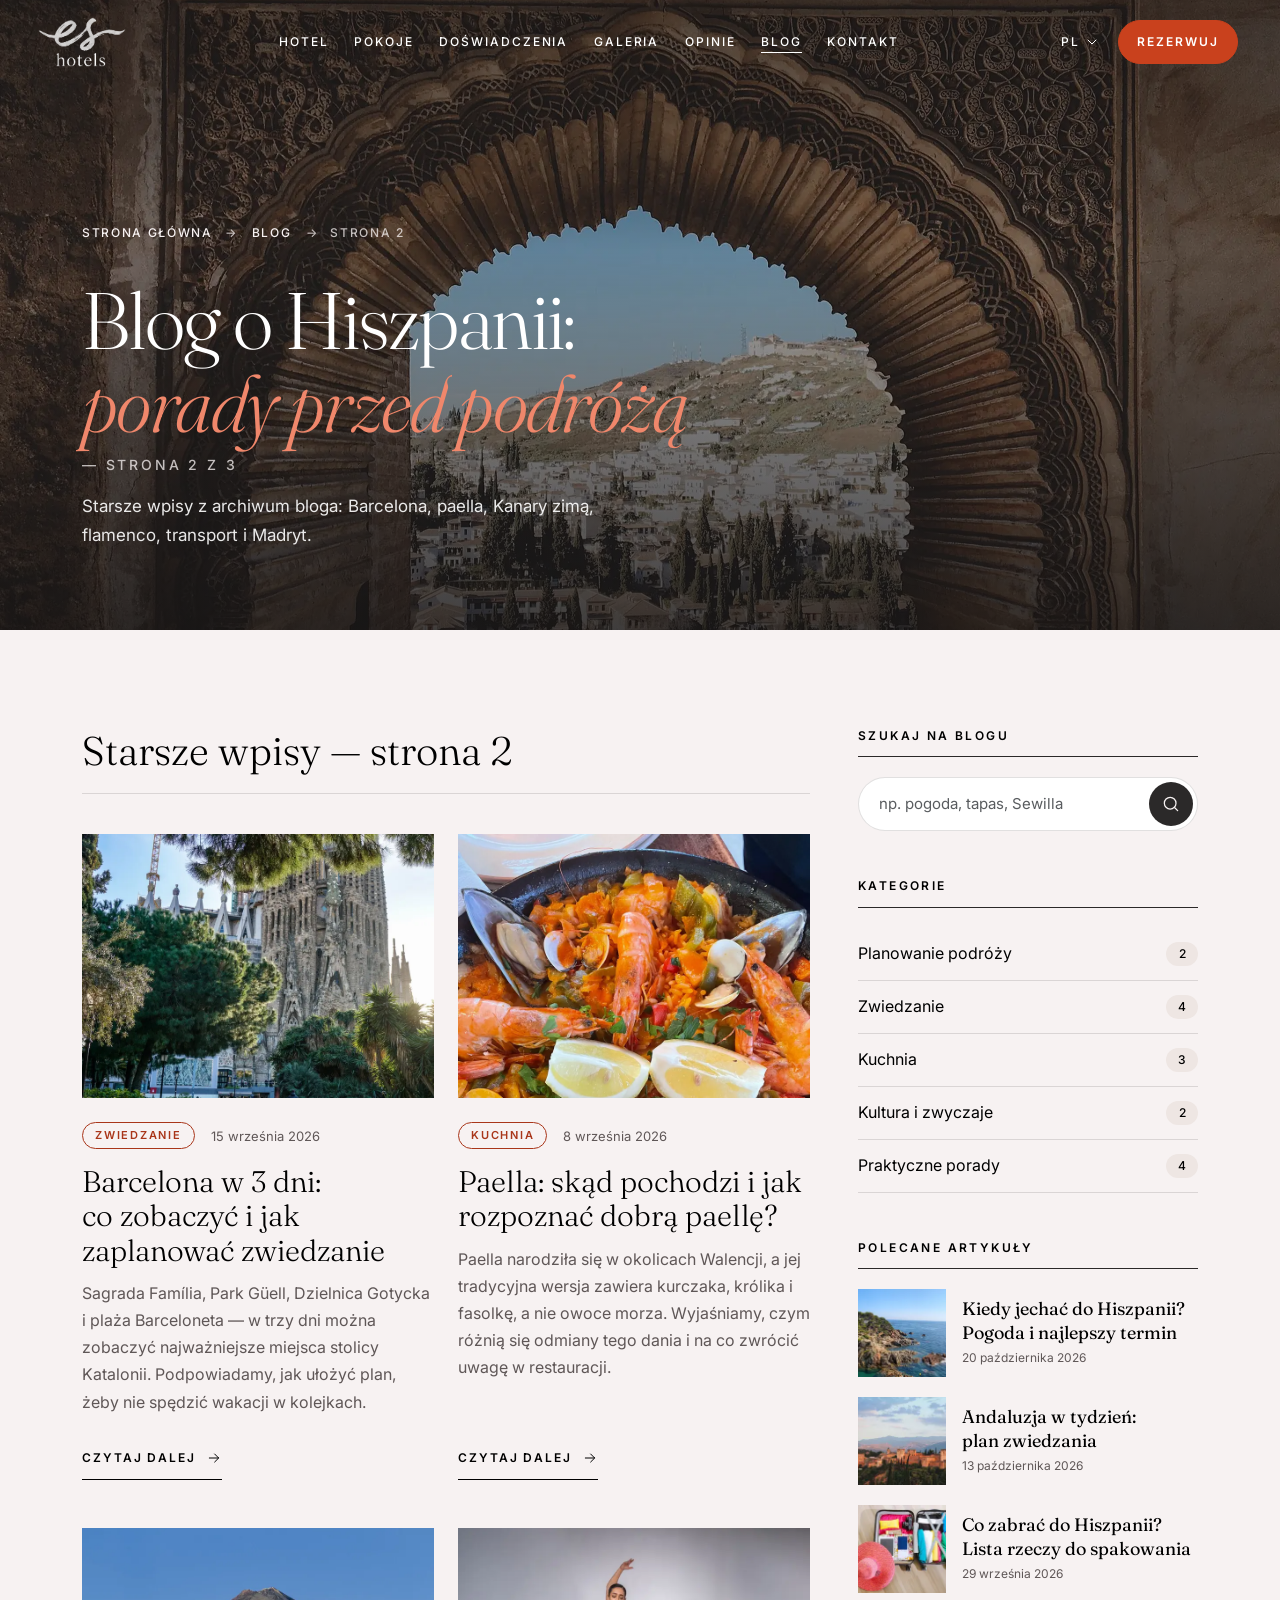
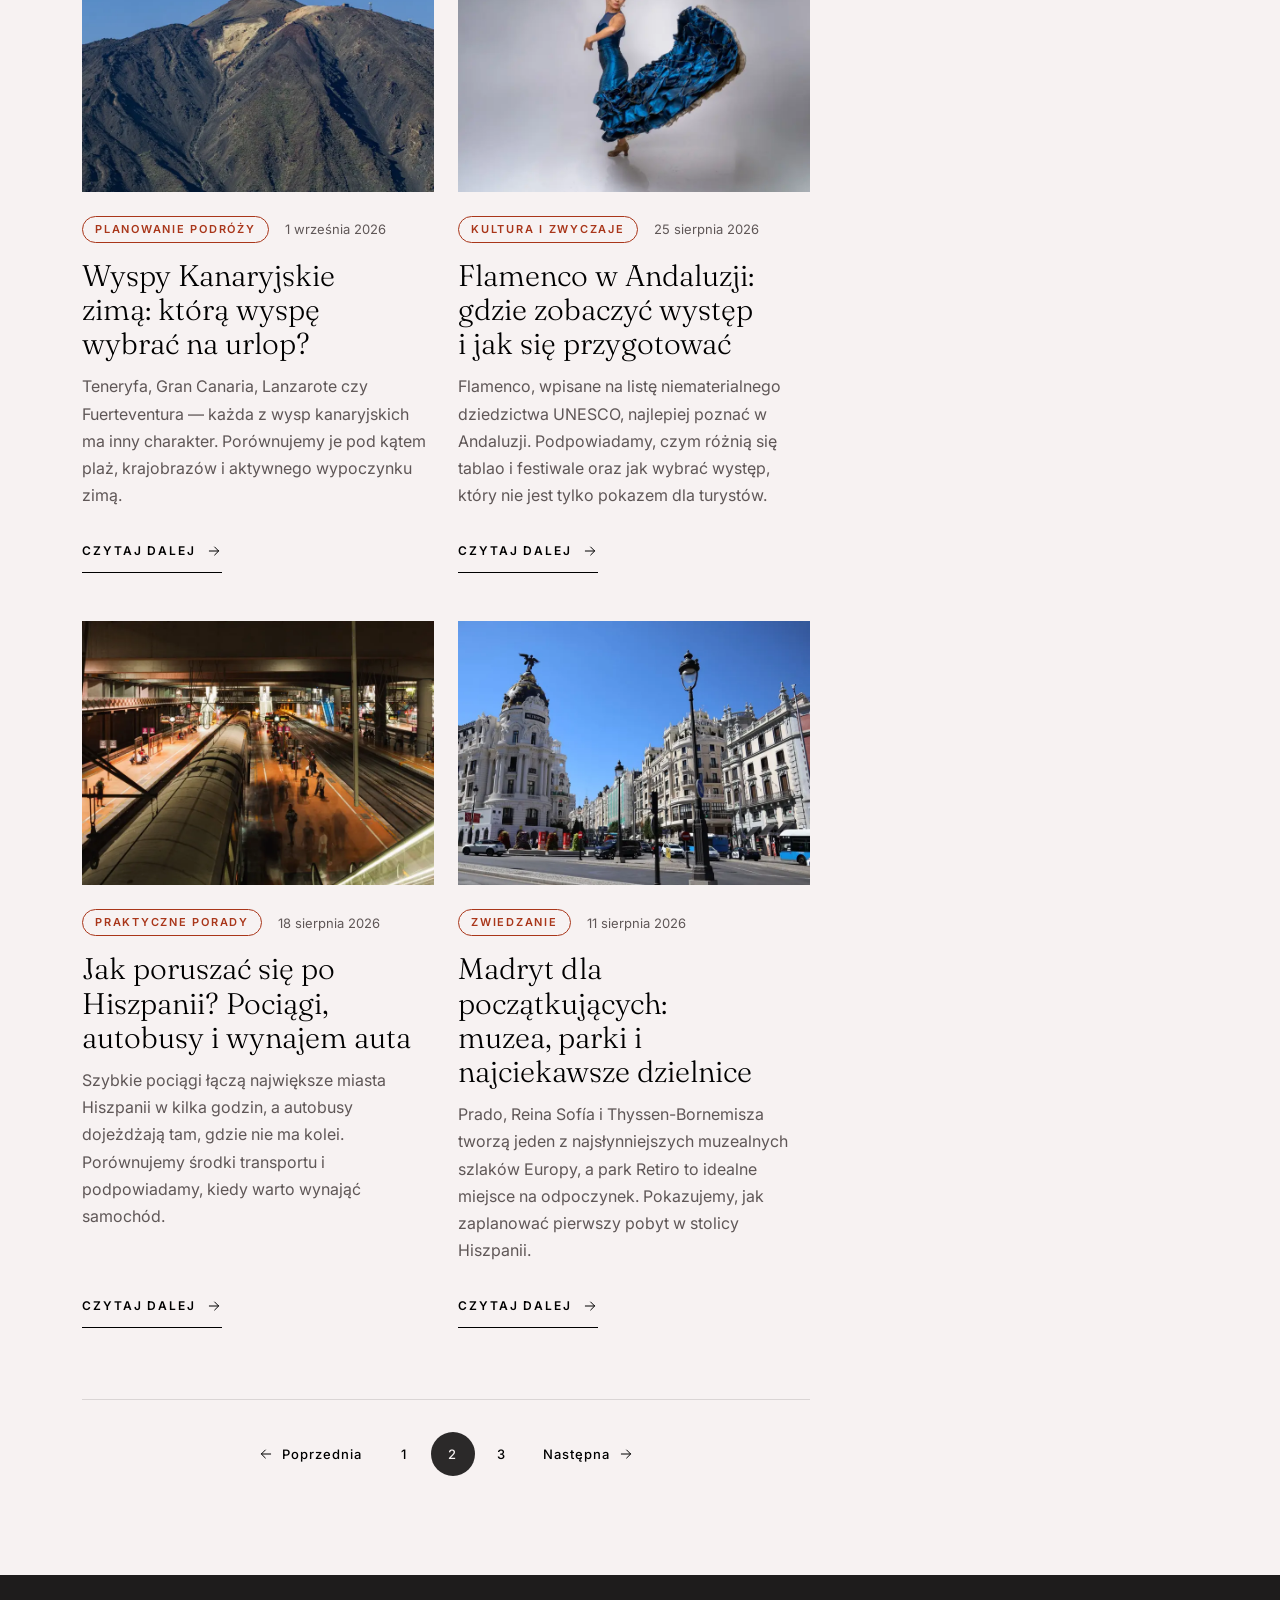
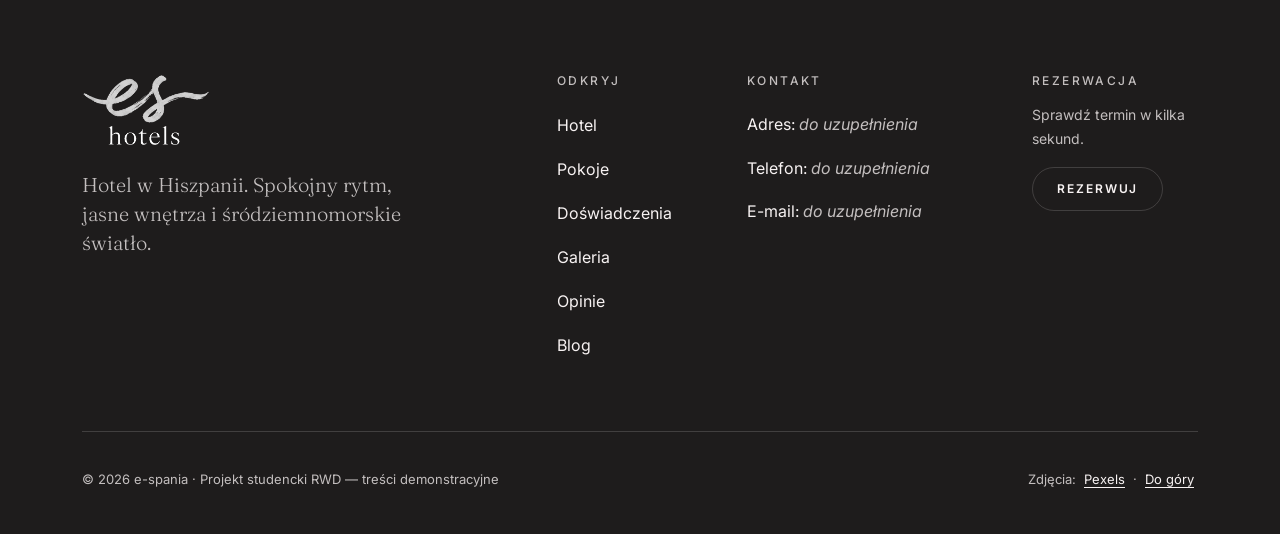
==== site/blog-2.html @ 85509ffc "blog 3 srtony" ====
<!DOCTYPE html>
<html lang="pl">
<head>
  <meta charset="UTF-8">
  <meta name="viewport" content="width=device-width, initial-scale=1.0">
  <title>Blog o Hiszpanii — strona 2 z 3 | e-spania</title>
  <meta name="description" content="Blog o Hiszpanii, strona 2: Barcelona w 3 dni, paella, Kanary zimą, flamenco, transport i Madryt — porady dla turystów przed wyjazdem.">
  <meta name="theme-color" content="#2B2929">

  <!-- Open Graph. Po publikacji strony podmień ścieżki na pełne adresy URL (https://...). -->
  <meta property="og:type" content="website">
  <meta property="og:locale" content="pl_PL">
  <meta property="og:site_name" content="e-spania">
  <meta property="og:title" content="Blog o Hiszpanii — strona 2">
  <meta property="og:description" content="Porady przed podróżą do Hiszpanii: Barcelona, paella, Kanary zimą, flamenco, transport i Madryt.">
  <meta property="og:url" content="blog-2.html">
  <link rel="prev" href="blog.html">
  <link rel="next" href="blog-3.html">
  <meta property="og:image" content="assets/images/blog/og-blog.jpg">
  <meta property="og:image:width" content="1200">
  <meta property="og:image:height" content="630">
  <meta property="og:image:alt" content="Widok na dzielnicę Albaicín w Granadzie przez zdobiony łuk Alhambry">

  <link rel="icon" type="image/png" href="assets/logo/logo-dark.png">

  <link rel="preconnect" href="https://fonts.googleapis.com">
  <link rel="preconnect" href="https://fonts.gstatic.com" crossorigin>
  <link rel="preconnect" href="https://cdn.jsdelivr.net" crossorigin>
  <link href="https://fonts.googleapis.com/css2?family=Fraunces:ital,opsz,wght@0,9..144,300..600;1,9..144,300..500&family=Inter:wght@400;500;600&display=swap" rel="stylesheet">

  <link rel="preload" as="image" href="assets/images/blog/blog-header-960.webp" imagesrcset="assets/images/blog/blog-header-960.webp 960w, assets/images/blog/blog-header-1920.webp 1920w" imagesizes="100vw">

  <link href="https://cdn.jsdelivr.net/npm/bootstrap@5.3.3/dist/css/bootstrap.min.css" rel="stylesheet" integrity="sha384-QWTKZyjpPEjISv5WaRU9OFeRpok6YctnYmDr5pNlyT2bRjXh0JMhjY6hW+ALEwIH" crossorigin="anonymous">
  <link rel="stylesheet" href="css/styles.css">

  <!-- Klasa "js" włącza animacje tylko wtedy, gdy JavaScript działa. Kurtyna intro jest tylko na stronie głównej. -->
  <script>
    document.documentElement.classList.add('js', 'no-intro');
  </script>

  <!-- Dane strukturalne: strona 2 archiwum bloga z listą wpisów i ścieżka nawigacji -->
  <script type="application/ld+json">
  {
    "@context": "https://schema.org",
    "@graph": [
      {
        "@type": "CollectionPage",
        "name": "Blog o Hiszpanii — strona 2",
        "url": "blog-2.html",
        "inLanguage": "pl",
        "isPartOf": {
          "@type": "Blog",
          "@id": "blog.html#blog",
          "name": "Blog e-spania — porady przed podróżą do Hiszpanii",
          "url": "blog.html"
        },
        "hasPart": [
          {
            "@type": "BlogPosting",
            "headline": "Barcelona w 3 dni: co zobaczyć i jak zaplanować zwiedzanie",
            "datePublished": "2026-09-15",
            "author": {
              "@type": "Person",
              "name": "Dawid Jajko"
            },
            "image": "assets/images/blog/barcelona-800.webp",
            "articleSection": "Zwiedzanie"
          },
          {
            "@type": "BlogPosting",
            "headline": "Paella: skąd pochodzi i jak rozpoznać dobrą paellę?",
            "datePublished": "2026-09-08",
            "author": {
              "@type": "Person",
              "name": "Krystian Jałocha"
            },
            "image": "assets/images/blog/paella-800.webp",
            "articleSection": "Kuchnia"
          },
          {
            "@type": "BlogPosting",
            "headline": "Wyspy Kanaryjskie zimą: którą wyspę wybrać na urlop?",
            "datePublished": "2026-09-01",
            "author": {
              "@type": "Person",
              "name": "Oskar Kasprzyk"
            },
            "image": "assets/images/blog/kanary-800.webp",
            "articleSection": "Planowanie podróży"
          },
          {
            "@type": "BlogPosting",
            "headline": "Flamenco w Andaluzji: gdzie zobaczyć występ i jak się przygotować",
            "datePublished": "2026-08-25",
            "author": {
              "@type": "Person",
              "name": "Krystian Jałocha"
            },
            "image": "assets/images/blog/flamenco-800.webp",
            "articleSection": "Kultura i zwyczaje"
          },
          {
            "@type": "BlogPosting",
            "headline": "Jak poruszać się po Hiszpanii? Pociągi, autobusy i wynajem auta",
            "datePublished": "2026-08-18",
            "author": {
              "@type": "Person",
              "name": "Dawid Jajko"
            },
            "image": "assets/images/blog/transport-800.webp",
            "articleSection": "Praktyczne porady"
          },
          {
            "@type": "BlogPosting",
            "headline": "Madryt dla początkujących: muzea, parki i najciekawsze dzielnice",
            "datePublished": "2026-08-11",
            "author": {
              "@type": "Person",
              "name": "Oskar Kasprzyk"
            },
            "image": "assets/images/blog/madryt-800.webp",
            "articleSection": "Zwiedzanie"
          }
        ]
      },
      {
        "@type": "BreadcrumbList",
        "itemListElement": [
          {
            "@type": "ListItem",
            "position": 1,
            "name": "Strona główna",
            "item": "index.html"
          },
          {
            "@type": "ListItem",
            "position": 2,
            "name": "Blog",
            "item": "blog.html"
          },
          {
            "@type": "ListItem",
            "position": 3,
            "name": "Strona 2",
            "item": "blog-2.html"
          }
        ]
      }
    ]
  }
  </script>
</head>
<body>
  <a class="skip-link" href="#main">Przejdź do treści</a>

  <!-- Ikony SVG używane na stronie (rysunki w stylu Lucide, licencja ISC) -->
  <svg xmlns="http://www.w3.org/2000/svg" class="d-none" aria-hidden="true">
    <symbol id="i-chevron-down" viewBox="0 0 24 24"><path d="m6 9 6 6 6-6"/></symbol>
    <symbol id="i-close" viewBox="0 0 24 24"><path d="M18 6 6 18M6 6l12 12"/></symbol>
    <symbol id="i-arrow" viewBox="0 0 24 24"><path d="M5 12h14M13 6l6 6-6 6"/></symbol>
    <symbol id="i-arrow-left" viewBox="0 0 24 24"><path d="M19 12H5M11 18l-6-6 6-6"/></symbol>
    <symbol id="i-search" viewBox="0 0 24 24"><circle cx="11" cy="11" r="7"/><path d="m20 20-3.5-3.5"/></symbol>
    <symbol id="i-menu" viewBox="0 0 24 24"><path d="M3 8h18M3 16h18"/></symbol>
  </svg>

  <!-- ===================== HEADER ===================== -->
  <header class="site-header fixed-top">
    <nav class="navbar navbar-expand-lg site-nav" aria-label="Nawigacja główna">
      <div class="container-fluid site-nav__inner">
        <a class="navbar-brand site-nav__brand" href="index.html" aria-label="e-spania — strona główna">
          <img class="site-nav__logo site-nav__logo--light" src="assets/logo/logo-light.png" alt="" width="479" height="270">
          <img class="site-nav__logo site-nav__logo--dark" src="assets/logo/logo-dark.png" alt="" width="479" height="270">
        </a>

        <div class="offcanvas offcanvas-end site-menu" tabindex="-1" id="siteMenu" aria-labelledby="siteMenuLabel" data-bs-backdrop="false">
          <div class="offcanvas-header site-menu__header">
            <p class="offcanvas-title site-menu__title" id="siteMenuLabel">Menu</p>
            <button type="button" class="btn text-btn" data-bs-dismiss="offcanvas">
              <svg class="icon" aria-hidden="true"><use href="#i-close"/></svg>
              <span>Zamknij</span>
            </button>
          </div>
          <div class="offcanvas-body site-menu__body">
            <ul class="navbar-nav site-menu__list mx-lg-auto">
              <li class="nav-item"><a class="nav-link site-menu__link" href="index.html#hotel">Hotel</a></li>
              <li class="nav-item"><a class="nav-link site-menu__link" href="index.html#pokoje">Pokoje</a></li>
              <li class="nav-item"><a class="nav-link site-menu__link" href="index.html#doswiadczenia">Doświadczenia</a></li>
              <li class="nav-item"><a class="nav-link site-menu__link" href="index.html#galeria">Galeria</a></li>
              <li class="nav-item"><a class="nav-link site-menu__link" href="index.html#opinie">Opinie</a></li>
              <li class="nav-item"><a class="nav-link site-menu__link" href="blog.html" aria-current="true">Blog</a></li>
              <li class="nav-item"><a class="nav-link site-menu__link" href="#kontakt">Kontakt</a></li>
            </ul>
            <p class="site-menu__note d-lg-none">Hotel w Hiszpanii · strona demonstracyjna</p>
          </div>
        </div>

        <div class="site-nav__actions d-flex align-items-center">
          <div class="dropdown lang-switch">
            <button class="btn lang-switch__toggle" type="button" data-bs-toggle="dropdown" aria-expanded="false" aria-label="PL — wybierz język strony">
              <span>PL</span>
              <svg class="icon icon--sm" aria-hidden="true"><use href="#i-chevron-down"/></svg>
            </button>
            <ul class="dropdown-menu dropdown-menu-end lang-switch__menu">
              <li><button class="dropdown-item lang-switch__item active" type="button" lang="pl" data-lang="pl" aria-current="true">Polski</button></li>
              <li><button class="dropdown-item lang-switch__item" type="button" lang="en" data-lang="en">English</button></li>
              <li><button class="dropdown-item lang-switch__item" type="button" lang="es" data-lang="es">Español</button></li>
            </ul>
          </div>

          <a class="btn btn-accent btn-book" href="index.html#rezerwacja">Rezerwuj</a>

          <button class="navbar-toggler icon-btn site-nav__toggler" type="button" data-bs-toggle="offcanvas" data-bs-target="#siteMenu" aria-controls="siteMenu" aria-label="Otwórz menu">
            <svg class="icon" aria-hidden="true"><use href="#i-menu"/></svg>
          </button>
        </div>
      </div>
    </nav>
    <span class="scroll-progress" aria-hidden="true"></span>
  </header>

  <!-- ===================== NAGŁÓWEK PODSTRONY ===================== -->
  <section class="page-header" aria-labelledby="page-title">
    <img class="page-header__image" src="assets/images/blog/blog-header-960.webp" srcset="assets/images/blog/blog-header-960.webp 960w, assets/images/blog/blog-header-1920.webp 1920w" sizes="100vw" width="1920" height="1080" fetchpriority="high" alt="Widok na białe domy dzielnicy Albaicín w Granadzie przez zdobiony łuk Alhambry">
    <div class="page-header__shade" aria-hidden="true"></div>
    <div class="container page-header__inner">
      <nav aria-label="breadcrumb">
        <ol class="breadcrumb blog-breadcrumb">
          <li class="breadcrumb-item"><a href="index.html">Strona główna</a></li>
          <li class="breadcrumb-item"><a href="blog.html">Blog</a></li>
          <li class="breadcrumb-item active" aria-current="page">Strona 2</li>
        </ol>
      </nav>
      <h1 class="page-header__title" id="page-title" data-reveal data-split>Blog o Hiszpanii: <em>porady przed podróżą</em> <span class="page-header__page">— strona 2 z 3</span></h1>
      <p class="page-header__text">Starsze wpisy z archiwum bloga: Barcelona, paella, Kanary zimą, flamenco, transport i Madryt.</p>
    </div>
  </section>

  <!-- ===================== WPISY + PASEK BOCZNY ===================== -->
  <div class="container blog-layout">
    <div class="row gx-lg-5 gy-5">

      <main class="col-lg-8" id="main">
        <h2 class="blog-heading" id="wpisy">Starsze wpisy — strona 2</h2>

        <div class="row gy-5 gx-4">
          <div class="col-md-6">
            <article class="card post-card" data-reveal>
              <figure class="post-card__media media-frame">
                <img src="assets/images/blog/barcelona-800.webp" width="800" height="600" decoding="async" alt="Fasada bazyliki Sagrada Família w Barcelonie widziana zza drzew">
              </figure>
              <div class="card-body post-card__body">
                <div class="post-meta">
                  <span class="badge post-badge">Zwiedzanie</span>
                  <time datetime="2026-09-15">15 września 2026</time>
                </div>
                <h3 class="card-title post-card__title"><a href="single.html">Barcelona w 3 dni: co zobaczyć i jak zaplanować zwiedzanie</a></h3>
                <p class="card-text post-card__lead">Sagrada Família, Park Güell, Dzielnica Gotycka i plaża Barceloneta — w trzy dni można zobaczyć najważniejsze miejsca stolicy Katalonii. Podpowiadamy, jak ułożyć plan, żeby nie spędzić wakacji w kolejkach.</p>
                <a class="btn link-arrow" href="single.html">Czytaj dalej<span class="visually-hidden">: Barcelona w 3 dni</span><svg class="icon icon--sm" aria-hidden="true"><use href="#i-arrow"/></svg></a>
              </div>
            </article>
          </div>
          <div class="col-md-6">
            <article class="card post-card" data-reveal>
              <figure class="post-card__media media-frame">
                <img src="assets/images/blog/paella-800.webp" width="800" height="600" decoding="async" alt="Paella z krewetkami, małżami i plasterkami cytryny na patelni">
              </figure>
              <div class="card-body post-card__body">
                <div class="post-meta">
                  <span class="badge post-badge">Kuchnia</span>
                  <time datetime="2026-09-08">8 września 2026</time>
                </div>
                <h3 class="card-title post-card__title"><a href="single.html">Paella: skąd pochodzi i jak rozpoznać dobrą paellę?</a></h3>
                <p class="card-text post-card__lead">Paella narodziła się w okolicach Walencji, a jej tradycyjna wersja zawiera kurczaka, królika i fasolkę, a nie owoce morza. Wyjaśniamy, czym różnią się odmiany tego dania i na co zwrócić uwagę w restauracji.</p>
                <a class="btn link-arrow" href="single.html">Czytaj dalej<span class="visually-hidden">: Paella</span><svg class="icon icon--sm" aria-hidden="true"><use href="#i-arrow"/></svg></a>
              </div>
            </article>
          </div>
          <div class="col-md-6">
            <article class="card post-card" data-reveal>
              <figure class="post-card__media media-frame">
                <img src="assets/images/blog/kanary-800.webp" width="800" height="600" loading="lazy" decoding="async" alt="Wulkan Teide na Teneryfie pod bezchmurnym niebem">
              </figure>
              <div class="card-body post-card__body">
                <div class="post-meta">
                  <span class="badge post-badge">Planowanie podróży</span>
                  <time datetime="2026-09-01">1 września 2026</time>
                </div>
                <h3 class="card-title post-card__title"><a href="single.html">Wyspy Kanaryjskie zimą: którą wyspę wybrać na urlop?</a></h3>
                <p class="card-text post-card__lead">Teneryfa, Gran Canaria, Lanzarote czy Fuerteventura — każda z wysp kanaryjskich ma inny charakter. Porównujemy je pod kątem plaż, krajobrazów i aktywnego wypoczynku zimą.</p>
                <a class="btn link-arrow" href="single.html">Czytaj dalej<span class="visually-hidden">: Wyspy Kanaryjskie zimą</span><svg class="icon icon--sm" aria-hidden="true"><use href="#i-arrow"/></svg></a>
              </div>
            </article>
          </div>
          <div class="col-md-6">
            <article class="card post-card" data-reveal>
              <figure class="post-card__media media-frame">
                <img src="assets/images/blog/flamenco-800.webp" width="800" height="600" loading="lazy" decoding="async" alt="Tancerka flamenco w niebieskiej sukni z falbanami w trakcie tańca">
              </figure>
              <div class="card-body post-card__body">
                <div class="post-meta">
                  <span class="badge post-badge">Kultura i zwyczaje</span>
                  <time datetime="2026-08-25">25 sierpnia 2026</time>
                </div>
                <h3 class="card-title post-card__title"><a href="single.html">Flamenco w Andaluzji: gdzie zobaczyć występ i jak się przygotować</a></h3>
                <p class="card-text post-card__lead">Flamenco, wpisane na listę niematerialnego dziedzictwa UNESCO, najlepiej poznać w Andaluzji. Podpowiadamy, czym różnią się tablao i festiwale oraz jak wybrać występ, który nie jest tylko pokazem dla turystów.</p>
                <a class="btn link-arrow" href="single.html">Czytaj dalej<span class="visually-hidden">: Flamenco w Andaluzji</span><svg class="icon icon--sm" aria-hidden="true"><use href="#i-arrow"/></svg></a>
              </div>
            </article>
          </div>
          <div class="col-md-6">
            <article class="card post-card" data-reveal>
              <figure class="post-card__media media-frame">
                <img src="assets/images/blog/transport-800.webp" width="800" height="600" loading="lazy" decoding="async" alt="Hala dworca kolejowego w Madrycie z pociągiem przy peronie">
              </figure>
              <div class="card-body post-card__body">
                <div class="post-meta">
                  <span class="badge post-badge">Praktyczne porady</span>
                  <time datetime="2026-08-18">18 sierpnia 2026</time>
                </div>
                <h3 class="card-title post-card__title"><a href="single.html">Jak poruszać się po Hiszpanii? Pociągi, autobusy i wynajem auta</a></h3>
                <p class="card-text post-card__lead">Szybkie pociągi łączą największe miasta Hiszpanii w kilka godzin, a autobusy dojeżdżają tam, gdzie nie ma kolei. Porównujemy środki transportu i podpowiadamy, kiedy warto wynająć samochód.</p>
                <a class="btn link-arrow" href="single.html">Czytaj dalej<span class="visually-hidden">: Jak poruszać się po Hiszpanii?</span><svg class="icon icon--sm" aria-hidden="true"><use href="#i-arrow"/></svg></a>
              </div>
            </article>
          </div>
          <div class="col-md-6">
            <article class="card post-card" data-reveal>
              <figure class="post-card__media media-frame">
                <img src="assets/images/blog/madryt-800.webp" width="800" height="600" loading="lazy" decoding="async" alt="Budynek Metropolis przy ulicy Gran Vía w Madrycie w słoneczny dzień">
              </figure>
              <div class="card-body post-card__body">
                <div class="post-meta">
                  <span class="badge post-badge">Zwiedzanie</span>
                  <time datetime="2026-08-11">11 sierpnia 2026</time>
                </div>
                <h3 class="card-title post-card__title"><a href="single.html">Madryt dla początkujących: muzea, parki i najciekawsze dzielnice</a></h3>
                <p class="card-text post-card__lead">Prado, Reina Sofía i Thyssen-Bornemisza tworzą jeden z najsłynniejszych muzealnych szlaków Europy, a park Retiro to idealne miejsce na odpoczynek. Pokazujemy, jak zaplanować pierwszy pobyt w stolicy Hiszpanii.</p>
                <a class="btn link-arrow" href="single.html">Czytaj dalej<span class="visually-hidden">: Madryt dla początkujących</span><svg class="icon icon--sm" aria-hidden="true"><use href="#i-arrow"/></svg></a>
              </div>
            </article>
          </div>
        </div>

        <!-- Paginacja archiwum: strony 1–3 (blog.html, blog-2.html, blog-3.html) -->
        <nav aria-label="Strony archiwum wpisów">
          <ul class="pagination blog-pagination justify-content-center">
            <li class="page-item">
              <a class="page-link" href="blog.html#wpisy" rel="prev"><svg class="icon icon--sm" aria-hidden="true"><use href="#i-arrow-left"/></svg><span class="blog-pagination__label">Poprzednia</span></a>
            </li>
            <li class="page-item"><a class="page-link" href="blog.html#wpisy"><span class="visually-hidden">Strona </span>1</a></li>
            <li class="page-item active" aria-current="page"><span class="page-link"><span class="visually-hidden">Strona </span>2</span></li>
            <li class="page-item"><a class="page-link" href="blog-3.html#wpisy"><span class="visually-hidden">Strona </span>3</a></li>
            <li class="page-item">
              <a class="page-link" href="blog-3.html#wpisy" rel="next"><span class="blog-pagination__label">Następna</span><svg class="icon icon--sm" aria-hidden="true"><use href="#i-arrow"/></svg></a>
            </li>
          </ul>
        </nav>
      </main>

      <aside class="col-lg-4 blog-sidebar" aria-label="Pasek boczny bloga">
        <section class="sidebar-block" aria-labelledby="search-title">
          <h2 class="sidebar-block__title" id="search-title">Szukaj na blogu</h2>
          <form class="blog-search" role="search" novalidate data-demo-form data-demo-title="Wyszukiwarka (demo)" data-demo-text="Wersja demonstracyjna — wyszukiwanie wpisów zostanie uruchomione wraz z pełnym archiwum bloga.">
            <label class="visually-hidden" for="blogSearch">Szukaj wpisów na blogu</label>
            <div class="blog-search__group">
              <input class="form-control blog-search__input" type="search" id="blogSearch" name="q" placeholder="np. pogoda, tapas, Sewilla" required minlength="2" aria-describedby="blogSearchError">
              <button class="btn icon-btn blog-search__button" type="submit" aria-label="Szukaj">
                <svg class="icon" aria-hidden="true"><use href="#i-search"/></svg>
              </button>
            </div>
            <p class="invalid-feedback" id="blogSearchError">Wpisz co najmniej 2 znaki.</p>
          </form>
        </section>

        <section class="sidebar-block" aria-labelledby="categories-title">
          <h2 class="sidebar-block__title" id="categories-title">Kategorie</h2>
          <ul class="list-group category-list">
            <li class="list-group-item"><a class="category-list__link" href="blog.html#wpisy">Planowanie podróży <span class="badge count-badge"><span class="visually-hidden">liczba wpisów: </span>2</span></a></li>
            <li class="list-group-item"><a class="category-list__link" href="blog.html#wpisy">Zwiedzanie <span class="badge count-badge"><span class="visually-hidden">liczba wpisów: </span>4</span></a></li>
            <li class="list-group-item"><a class="category-list__link" href="blog.html#wpisy">Kuchnia <span class="badge count-badge"><span class="visually-hidden">liczba wpisów: </span>3</span></a></li>
            <li class="list-group-item"><a class="category-list__link" href="blog.html#wpisy">Kultura i zwyczaje <span class="badge count-badge"><span class="visually-hidden">liczba wpisów: </span>2</span></a></li>
            <li class="list-group-item"><a class="category-list__link" href="blog.html#wpisy">Praktyczne porady <span class="badge count-badge"><span class="visually-hidden">liczba wpisów: </span>4</span></a></li>
          </ul>
        </section>

        <section class="sidebar-block" aria-labelledby="featured-title">
          <h2 class="sidebar-block__title" id="featured-title">Polecane artykuły</h2>
          <ul class="featured-list">
            <li>
              <a class="featured-post" href="single.html">
                <span class="featured-post__thumb media-frame"><img src="assets/images/blog/pogoda-thumb.webp" width="240" height="180" loading="lazy" decoding="async" alt="Miniatura: skaliste wybrzeże Morza Śródziemnego"></span>
                <span>
                  <span class="featured-post__title">Kiedy jechać do Hiszpanii? Pogoda i najlepszy termin</span>
                  <time class="featured-post__date" datetime="2026-10-20">20 października 2026</time>
                </span>
              </a>
            </li>
            <li>
              <a class="featured-post" href="single.html">
                <span class="featured-post__thumb media-frame"><img src="assets/images/blog/andaluzja-thumb.webp" width="240" height="180" loading="lazy" decoding="async" alt="Miniatura: Alhambra w Granadzie"></span>
                <span>
                  <span class="featured-post__title">Andaluzja w tydzień: plan zwiedzania</span>
                  <time class="featured-post__date" datetime="2026-10-13">13 października 2026</time>
                </span>
              </a>
            </li>
            <li>
              <a class="featured-post" href="single.html">
                <span class="featured-post__thumb media-frame"><img src="assets/images/blog/pakowanie-thumb.webp" width="240" height="180" loading="lazy" decoding="async" alt="Miniatura: spakowana walizka i kapelusz"></span>
                <span>
                  <span class="featured-post__title">Co zabrać do Hiszpanii? Lista rzeczy do spakowania</span>
                  <time class="featured-post__date" datetime="2026-09-29">29 września 2026</time>
                </span>
              </a>
            </li>
          </ul>
        </section>
      </aside>

    </div>
  </div>

  <!-- ===================== FOOTER ===================== -->
  <footer class="site-footer" id="kontakt">
    <div class="container">
      <div class="row gy-5">
        <div class="col-lg-4">
          <img class="site-footer__logo" src="assets/logo/logo-light.png" width="479" height="270" loading="lazy" alt="e-spania — es hotels">
          <p class="site-footer__claim">Hotel w Hiszpanii. Spokojny rytm, jasne wnętrza i śródziemnomorskie światło.</p>
        </div>
        <div class="col-6 col-md-4 col-lg-2 offset-lg-1">
          <h2 class="site-footer__heading">Odkryj</h2>
          <ul class="site-footer__list">
            <li><a href="index.html#hotel">Hotel</a></li>
            <li><a href="index.html#pokoje">Pokoje</a></li>
            <li><a href="index.html#doswiadczenia">Doświadczenia</a></li>
            <li><a href="index.html#galeria">Galeria</a></li>
            <li><a href="index.html#opinie">Opinie</a></li>
            <li><a href="blog.html">Blog</a></li>
          </ul>
        </div>
        <div class="col-6 col-md-4 col-lg-3">
          <h2 class="site-footer__heading">Kontakt</h2>
          <address class="site-footer__list site-footer__address">
            <span>Adres: <em>do uzupełnienia</em></span>
            <span>Telefon: <em>do uzupełnienia</em></span>
            <span>E-mail: <em>do uzupełnienia</em></span>
          </address>
        </div>
        <div class="col-md-4 col-lg-2">
          <h2 class="site-footer__heading">Rezerwacja</h2>
          <p class="site-footer__small">Sprawdź termin w kilka sekund.</p>
          <a class="btn btn-ghost" href="index.html#rezerwacja">Rezerwuj</a>
        </div>
      </div>
      <div class="site-footer__bottom d-flex flex-column flex-md-row justify-content-between align-items-md-center gap-3">
        <p class="mb-0">© 2026 e-spania · Projekt studencki RWD — treści demonstracyjne</p>
        <p class="mb-0">Zdjęcia: <a href="https://www.pexels.com/" target="_blank" rel="noopener">Pexels<span class="visually-hidden"> (otwiera się w nowej karcie)</span></a> · <a href="blog-2.html" data-action="scroll-top">Do góry</a></p>
      </div>
    </div>
  </footer>

  <!-- ===================== POWIADOMIENIA (toast) ===================== -->
  <div class="toast-container position-fixed p-3 es-toast-container">
    <div class="toast es-toast" id="appToast" role="status" aria-live="polite" aria-atomic="true">
      <div class="es-toast__body">
        <p class="es-toast__title" id="appToastTitle"></p>
        <p class="es-toast__text" id="appToastText"></p>
      </div>
      <button type="button" class="icon-btn es-toast__close" data-bs-dismiss="toast" aria-label="Zamknij powiadomienie"><svg class="icon icon--sm" aria-hidden="true"><use href="#i-close"/></svg></button>
    </div>
  </div>

  <script src="https://cdn.jsdelivr.net/npm/bootstrap@5.3.3/dist/js/bootstrap.bundle.min.js" integrity="sha384-YvpcrYf0tY3lHB60NNkmXc5s9fDVZLESaAA55NDzOxhy9GkcIdslK1eN7N6jIeHz" crossorigin="anonymous" defer></script>
  <script src="js/main.js" defer></script>
</body>
</html>
---- site/css/styles.css ----
/* =========================================================
   e-spania — wspólny arkusz stylów (strona główna i blog)

   Mobile first: style bazowe są dla telefonu, media queries
   (min-width) rozbudowują układ na większych ekranach.
   Punkty przełamania jak w Bootstrapie: 576 / 768 / 992 / 1200 px.

   Spis treści
    1. Zmienne (design tokens)
    2. Baza i fokus
    3. Elementy wspólne (typografia, ikony, ramki zdjęć, przyciski pomocnicze)
    4. Komponenty Bootstrapa — własne warianty
       4.1 Przyciski  4.2 Nagłówek (navbar)  4.3 Menu mobilne (offcanvas)  4.4 Wybór języka (dropdown)
    5. Hero
    6. Moduł rezerwacji (pasek, okienka, kalendarz, goście)
    7. Sekcje strony
    8. Stopka
    9. Panel wyboru pokoi (offcanvas)
   10. Podgląd galerii (modal)
   11. Powiadomienia (toast)
   12. Animacje
   13. Ograniczenie ruchu (prefers-reduced-motion)
   14. Moduł bloga (zajawka na stronie głównej, blog.html, single.html)
       14.1 Karta wpisu (card, badge)  14.2 Nagłówek podstrony  14.3 Breadcrumb
       14.4 Układ archiwum i paginacja  14.5 Pasek boczny (wyszukiwarka, kategorie, polecane)
       14.6 Artykuł  14.7 Stopka artykułu (tagi, udostępnianie, autor)
       14.8 Nawigacja między wpisami i komentarze  14.9 Ograniczenie ruchu w module bloga
   ========================================================= */

/* ---------- 1. Zmienne (design tokens) ---------- */
:root {
  /* Paleta z karty projektu */
  --color-primary: #F7F2F2;
  --color-secondary: #2B2929;
  --color-accent: #E34B24;
  --color-text: #000000;

  /* Odcienie pochodne — potrzebne dla kontrastu WCAG i głębi */
  --color-accent-strong: #C9411D;   /* tło przycisków: biały tekst 4.9:1 */
  --color-accent-hover: #A9361A;
  --color-accent-on-dark: #F0876B;  /* akcent na ciemnym tle: 5.4:1 */
  --color-primary-deep: #EEE6E3;    /* delikatnie ciemniejsze tło sekcji */
  --color-ink: #1E1C1C;
  --color-muted: #5F5757;           /* tekst drugorzędny: 6.3:1 na primary */
  --color-line: rgba(43, 41, 41, 0.14);
  --color-on-dark: #F7F2F2;
  --color-on-dark-muted: rgba(247, 242, 242, 0.76);
  --color-line-dark: rgba(247, 242, 242, 0.16);
  --color-line-on-image: rgba(255, 255, 255, 0.14);
  --color-error: #FF9C80;           /* obramowanie błędu na ciemnym tle */
  --color-error-text: #FFC9B8;      /* tekst błędu na ciemnym tle */
  --focus-ring: var(--color-accent-strong);

  --font-heading: "Fraunces", Georgia, "Times New Roman", serif;
  --font-body: "Inter", system-ui, -apple-system, "Segoe UI", sans-serif;

  --header-h: 4.5rem;
  --section-space: clamp(5rem, 3.5rem + 7vw, 10rem);
  --tap: 2.75rem;                   /* minimalny obszar dotyku: 44 px */
  --radius-sm: 0.25rem;
  --radius-md: 0.75rem;
  --radius-lg: 1.25rem;
  --radius-pill: 999px;

  --ease-out: cubic-bezier(0.16, 1, 0.3, 1);
  --ease-soft: cubic-bezier(0.22, 0.61, 0.36, 1);
  --ease-curtain: cubic-bezier(0.76, 0, 0.24, 1);
  --dur-fast: 200ms;
  --dur-med: 450ms;

  /* Opóźnienie animacji hero — czas trwania kurtyny przy wejściu (0, gdy kurtyny nie ma) */
  --intro-delay: 1.35s;
}

.no-intro {
  --intro-delay: 0s;
}

@media (min-width: 992px) {
  :root { --header-h: 5.25rem; }
}

/* ---------- 2. Baza i fokus ---------- */
*,
*::before,
*::after {
  box-sizing: border-box;
}

html {
  scroll-behavior: smooth;
  scroll-padding-top: var(--header-h);
}

body {
  margin: 0;
  background-color: var(--color-primary);
  color: var(--color-text);
  font-family: var(--font-body);
  font-size: 1rem;
  line-height: 1.7;
  -webkit-font-smoothing: antialiased;
  text-rendering: optimizeLegibility;
}

h1, h2, h3, h4, h5, h6 {
  font-family: var(--font-heading);
  font-weight: 400;
  line-height: 1.1;
  margin-top: 0;
  font-optical-sizing: auto;
}

img {
  max-width: 100%;
  height: auto;
  display: block;
}

figure {
  margin: 0;
}

a {
  color: inherit;
  text-underline-offset: 0.2em;
  text-decoration-thickness: 1px;
}

/* Jedna ramka fokusu dla całej strony. Bootstrap w .btn, .nav-link i .navbar-toggler
   zeruje outline i używa własnego cienia — przywracamy spójną ramkę. */
:focus-visible,
.btn:focus-visible,
.nav-link:focus-visible,
.navbar-toggler:focus-visible {
  outline: 2px solid var(--focus-ring);
  outline-offset: 3px;
  box-shadow: none;
}

/* Bootstrap rysuje cień przycisku menu także po kliknięciu myszą */
.navbar-toggler:focus {
  box-shadow: none;
}

/* Na ciemnym tle ramka fokusu jest jasna */
.hero,
.section--dark,
.site-footer,
.site-menu,
.cta,
.lightbox,
.es-toast,
.page-header,
.post-crumbs,
.post-header,
.site-header:not(.is-scrolled) {
  --focus-ring: #FFFFFF;
}

/* …ale jasna lista języków wraca do akcentu */
.lang-switch__menu {
  --focus-ring: var(--color-accent-strong);
}

.skip-link {
  position: fixed;
  top: 0.75rem;
  left: 0.75rem;
  z-index: 2000;
  padding: 0.75rem 1.25rem;
  background: var(--color-secondary);
  color: var(--color-on-dark);
  border-radius: var(--radius-sm);
  transform: translateY(-200%);
  transition: transform var(--dur-fast) var(--ease-soft);
}

.skip-link:focus {
  transform: none;
}

/* ---------- 3. Elementy wspólne ---------- */

/* 3.1 Typografia */
.eyebrow {
  display: flex;
  align-items: center;
  gap: 0.75rem;
  margin-bottom: 1.25rem;
  font-size: 0.75rem;
  font-weight: 500;
  letter-spacing: 0.2em;
  text-transform: uppercase;
  color: var(--color-muted);
}

/* Kreska przed tekstem; wersja wyśrodkowana ma kreski po obu stronach */
.eyebrow::before,
.eyebrow--center::after {
  content: "";
  width: 1.75rem;
  height: 1px;
  background: var(--color-accent);
}

.eyebrow--light {
  color: var(--color-on-dark-muted);
}

.eyebrow--center {
  justify-content: center;
}

.section-title {
  margin-bottom: 0;
  font-size: clamp(2.25rem, 1.4rem + 3.4vw, 4.5rem);
  font-weight: 300;
  line-height: 1.04;
  letter-spacing: -0.015em;
  text-wrap: balance;
}

.section-title em {
  color: var(--color-accent);
}

.section--dark .section-title em {
  color: var(--color-accent-on-dark);
}

.lead-text {
  font-family: var(--font-heading);
  font-size: clamp(1.25rem, 1.1rem + 0.6vw, 1.625rem);
  font-weight: 350;
  line-height: 1.45;
}

/* Oznaczenia treści demonstracyjnych */
.demo-note {
  display: flex;
  align-items: baseline;
  gap: 0.5rem;
  margin: 1rem 0 0;
  font-size: 0.8125rem;
  color: var(--color-muted);
}

.demo-note::before {
  content: "";
  width: 0.375rem;
  height: 0.375rem;
  flex-shrink: 0;
  border-radius: 50%;
  background: var(--color-accent);
  transform: translateY(-0.1em);
}

.demo-note--light {
  color: var(--color-on-dark-muted);
}

.demo-banner {
  padding-left: 1rem;
  border-left: 2px solid var(--color-accent);
  font-size: 0.875rem;
  color: var(--color-muted);
}

.demo-banner strong {
  color: var(--color-text);
  font-weight: 600;
}

/* 3.2 Ikony SVG (sprite w index.html) */
.icon {
  width: 1.25rem;
  height: 1.25rem;
  flex-shrink: 0;
  fill: none;
  stroke: currentColor;
  stroke-width: 1.5;
  stroke-linecap: round;
  stroke-linejoin: round;
}

.icon--sm {
  width: 1rem;
  height: 1rem;
}

/* 3.3 Okrągły przycisk z samą ikoną (44 × 44 px). Wygląd obramowania i tła
   ustawia klasa konkretnego elementu, np. .stepper__btn, .lightbox__nav. */
.icon-btn {
  display: inline-flex;
  align-items: center;
  justify-content: center;
  width: var(--tap);
  height: var(--tap);
  padding: 0;
  border: 0;
  border-radius: 50%;
  background: none;
  color: inherit;
  transition: background-color var(--dur-fast) var(--ease-soft), border-color var(--dur-fast) var(--ease-soft), opacity var(--dur-fast) var(--ease-soft);
}

/* 3.4 Tekstowy przycisk „Zamknij” (menu, panel pokoi, galeria) */
.text-btn {
  display: inline-flex;
  align-items: center;
  gap: 0.5rem;
  padding: 0.5rem 0.75rem;
  border: 0;
  font-size: 0.75rem;
  font-weight: 500;
  letter-spacing: 0.16em;
  text-transform: uppercase;
  color: inherit;
}

.text-btn:hover {
  color: inherit;
  opacity: 0.75;
}

/* 3.5 Link tekstowy ze strzałką („Wybierz” w kartach pokoi) */
.link-arrow {
  display: inline-flex;
  align-items: center;
  gap: 0.625rem;
  padding: 0.5rem 0;
  border: 0;
  border-radius: 0;
  font-size: 0.75rem;
  font-weight: 600;
  letter-spacing: 0.16em;
  text-transform: uppercase;
  color: var(--color-text);
  background:
    linear-gradient(currentColor, currentColor) left bottom / 100% 1px no-repeat;
  transition: color var(--dur-fast) var(--ease-soft), background-size var(--dur-med) var(--ease-out);
}

.link-arrow .icon {
  transition: transform var(--dur-med) var(--ease-out);
}

.link-arrow:hover,
.link-arrow:focus-visible {
  color: var(--color-accent-strong);
  background-size: 40% 1px;
}

.link-arrow:hover .icon,
.link-arrow:focus-visible .icon {
  transform: translateX(0.25rem);
}

/* 3.6 Ramka zdjęcia: przycina obraz i wypełnia nim całą powierzchnię */
.media-frame {
  overflow: hidden;
}

.media-frame > img {
  width: 100%;
  height: 100%;
  object-fit: cover;
}

/* ---------- 4. Komponenty Bootstrapa — własne warianty ---------- */

/* 4.1 Przyciski (.btn).
   Kolory ustawiamy zmiennymi Bootstrapa (--bs-btn-*), dzięki czemu stany
   hover / focus / active działają bez !important. Przy najechaniu kolor
   „wlewa się” od dołu (warstwa ::before), a przycisk lekko się unosi. */
.btn {
  --bs-btn-font-family: var(--font-body);
  min-height: var(--tap);
}

.btn-accent,
.btn-ink,
.btn-ghost {
  --btn-fill: var(--color-accent-hover);
  position: relative;
  isolation: isolate;
  overflow: hidden;
  display: inline-flex;
  align-items: center;
  justify-content: center;
  gap: 0.5rem;
  padding: 0.75rem 1.5rem;
  border-radius: var(--radius-pill);
  font-size: 0.75rem;
  font-weight: 600;
  letter-spacing: 0.16em;
  text-transform: uppercase;
  transition: color var(--dur-med) var(--ease-out), border-color var(--dur-med) var(--ease-out), transform var(--dur-med) var(--ease-out), box-shadow var(--dur-med) var(--ease-out), letter-spacing var(--dur-med) var(--ease-out);
}

.btn-accent::before,
.btn-ink::before,
.btn-ghost::before {
  content: "";
  position: absolute;
  inset: -1px;
  z-index: -1;
  border-radius: inherit;
  background: var(--btn-fill);
  transform: translate3d(0, 101%, 0);
  transition: transform 0.55s var(--ease-out);
}

.btn-accent:hover::before,
.btn-accent:focus-visible::before,
.btn-ink:hover::before,
.btn-ink:focus-visible::before,
.btn-ghost:hover::before,
.btn-ghost:focus-visible::before {
  transform: none;
}

.btn-accent:hover,
.btn-ink:hover:not(:disabled),
.btn-ghost:hover {
  transform: translateY(-2px);
  letter-spacing: 0.19em;
}

.btn-accent:active,
.btn-ink:active,
.btn-ghost:active {
  transform: translateY(0) scale(0.97);
}

.btn-accent {
  --bs-btn-color: #FFFFFF;
  --bs-btn-bg: var(--color-accent-strong);
  --bs-btn-border-color: var(--color-accent-strong);
  --bs-btn-hover-color: #FFFFFF;
  --bs-btn-hover-bg: var(--color-accent-strong);
  --bs-btn-hover-border-color: var(--color-accent-hover);
  --bs-btn-active-color: #FFFFFF;
  --bs-btn-active-bg: var(--color-accent-strong);
  --bs-btn-active-border-color: var(--color-accent-hover);
}

.btn-accent:hover,
.btn-accent:focus-visible {
  box-shadow: 0 0.75rem 1.75rem rgba(201, 65, 29, 0.32);
}

.btn-ink {
  --btn-fill: var(--color-ink);
  --bs-btn-color: var(--color-on-dark);
  --bs-btn-bg: var(--color-secondary);
  --bs-btn-border-color: var(--color-secondary);
  --bs-btn-hover-color: #FFFFFF;
  --bs-btn-hover-bg: var(--color-secondary);
  --bs-btn-hover-border-color: var(--color-secondary);
  --bs-btn-active-color: #FFFFFF;
  --bs-btn-active-bg: var(--color-secondary);
  --bs-btn-active-border-color: var(--color-secondary);
}

/* Wybrany pokój: przycisk w wersji konturowej */
.btn-ink[aria-pressed="true"] {
  --btn-fill: var(--color-secondary);
  --bs-btn-color: var(--color-secondary);
  --bs-btn-bg: transparent;
  --bs-btn-hover-color: var(--color-on-dark);
  --bs-btn-hover-bg: transparent;
}

.btn-ghost {
  --btn-fill: var(--color-on-dark);
  --bs-btn-color: var(--color-on-dark);
  --bs-btn-bg: transparent;
  --bs-btn-border-color: var(--color-line-dark);
  --bs-btn-hover-color: var(--color-secondary);
  --bs-btn-hover-bg: transparent;
  --bs-btn-hover-border-color: var(--color-on-dark);
  --bs-btn-active-color: var(--color-secondary);
  --bs-btn-active-bg: var(--color-on-dark);
  --bs-btn-active-border-color: var(--color-on-dark);
}

.btn-lg-pill {
  padding: 1rem 2.25rem;
  font-size: 0.8125rem;
}

/* 4.2 Nagłówek (navbar): przezroczysty na hero, z tłem po przewinięciu,
   chowa się przy przewijaniu w dół (klasy ustawia JS) */
.site-header {
  color: #FFFFFF;
  transition: background-color var(--dur-med) var(--ease-soft), color var(--dur-med) var(--ease-soft), box-shadow var(--dur-med) var(--ease-soft), transform 0.6s var(--ease-out);
}

.site-header.is-scrolled {
  background-color: rgba(247, 242, 242, 0.92);
  color: var(--color-secondary);
  box-shadow: 0 1px 0 var(--color-line);
  -webkit-backdrop-filter: blur(14px);
  backdrop-filter: blur(14px);
}

.site-header.is-hidden {
  transform: translateY(-100%);
}

/* Pasek postępu przewijania (szerokość = --progress od 0 do 1) */
.scroll-progress {
  position: absolute;
  left: 0;
  right: 0;
  bottom: 0;
  height: 2px;
  background: var(--color-accent);
  transform: scaleX(var(--progress, 0));
  transform-origin: left;
  opacity: 0;
  transition: opacity var(--dur-med) var(--ease-soft);
}

.site-header.is-scrolled .scroll-progress {
  opacity: 1;
}

.site-nav {
  min-height: var(--header-h);
  padding-block: 0.5rem;
}

.site-nav__inner {
  padding-inline: clamp(1rem, 3vw, 2.5rem);
  flex-wrap: nowrap;
}

/* Dwie wersje logo nałożone na siebie — przenikają się po przewinięciu */
.site-nav__brand {
  position: relative;
  display: flex;
  align-items: center;
  min-height: var(--tap);
  margin-right: 0;
  padding: 0;
  width: 4.75rem;
}

.site-nav__logo {
  width: 100%;
  height: auto;
  transition: opacity var(--dur-med) var(--ease-soft);
}

.site-nav__logo--dark {
  position: absolute;
  left: 0;
  top: 50%;
  opacity: 0;
  transform: translateY(-50%);
}

.site-header.is-scrolled .site-nav__logo--light {
  opacity: 0;
}

.site-header.is-scrolled .site-nav__logo--dark {
  opacity: 1;
}

.site-nav__actions {
  gap: 0.25rem;
  margin-left: auto;
}

.site-nav__toggler {
  border: 1px solid currentColor;
  opacity: 0.9;
}

.btn-book {
  padding: 0.625rem 1.125rem;
  margin-inline: 0.25rem;
}

/* 4.3 Menu mobilne (offcanvas) — od 992 px Bootstrap zamienia je w zwykłą listę linków */
.site-menu {
  --bs-offcanvas-width: 100%;
  background-color: var(--color-secondary);
  color: var(--color-on-dark);
}

.site-menu__header {
  justify-content: space-between;
  padding: 1.25rem clamp(1rem, 3vw, 2.5rem);
  border-bottom: 1px solid var(--color-line-dark);
}

.site-menu__title {
  margin: 0;
  font-family: var(--font-body);
  font-size: 0.75rem;
  font-weight: 500;
  letter-spacing: 0.2em;
  text-transform: uppercase;
  color: var(--color-on-dark-muted);
}

.site-menu__body {
  display: flex;
  flex-direction: column;
  justify-content: space-between;
  padding: 2rem clamp(1rem, 3vw, 2.5rem) 2.5rem;
  counter-reset: menu;
}

.site-menu__link {
  display: flex;
  align-items: baseline;
  gap: 1rem;
  padding: 0.5rem 0 !important;   /* !important: Bootstrap ustawia padding .nav-link w .navbar-nav */
  font-family: var(--font-heading);
  font-size: clamp(2rem, 1.5rem + 2.5vw, 2.75rem);
  font-weight: 300;
  line-height: 1.2;
  color: var(--color-on-dark) !important;
  counter-increment: menu;
}

/* Numer przed linkiem: 01, 02… */
.site-menu__link::before {
  content: "0" counter(menu);
  font-family: var(--font-body);
  font-size: 0.75rem;
  letter-spacing: 0.1em;
  color: var(--color-on-dark-muted);
}

.site-menu__link:hover,
.site-menu__link[aria-current] {
  font-style: italic;
}

.site-menu__note {
  margin: 2rem 0 0;
  font-size: 0.8125rem;
  color: var(--color-on-dark-muted);
}

@media (min-width: 992px) {
  .site-nav__brand {
    width: 5.5rem;
  }

  .site-menu {
    color: inherit;
  }

  .site-menu__list {
    gap: clamp(1rem, 2vw, 2.25rem);
  }

  .site-menu__link {
    position: relative;
    padding: 0.75rem 0 !important;
    font-family: var(--font-body);
    font-size: 0.75rem;
    font-weight: 500;
    letter-spacing: 0.16em;
    text-transform: uppercase;
    color: inherit !important;
  }

  .site-menu__link::before {
    content: none;
  }

  /* Podkreślenie rysowane od lewej przy najechaniu */
  .site-menu__link::after {
    content: "";
    position: absolute;
    left: 0;
    right: 0;
    bottom: 0.5rem;
    height: 1px;
    background: currentColor;
    transform: scaleX(0);
    transform-origin: right;
    transition: transform var(--dur-med) var(--ease-out);
  }

  .site-menu__link:hover,
  .site-menu__link[aria-current] {
    font-style: normal;
  }

  /* Bieżąca podstrona (Blog) — podkreślenie widoczne na stałe */
  .site-menu__link:hover::after,
  .site-menu__link:focus-visible::after,
  .site-menu__link[aria-current]::after {
    transform: scaleX(1);
    transform-origin: left;
  }
}

/* 4.4 Wybór języka (dropdown) */
.lang-switch__toggle {
  display: inline-flex;
  align-items: center;
  gap: 0.25rem;
  padding: 0.5rem 0.625rem;
  border: 0;
  font-size: 0.75rem;
  font-weight: 500;
  letter-spacing: 0.16em;
  color: inherit;
}

.lang-switch__toggle:hover,
.lang-switch__toggle.show {
  color: inherit;
  opacity: 0.75;
}

.lang-switch__menu {
  --bs-dropdown-bg: var(--color-primary);
  --bs-dropdown-color: var(--color-text);
  --bs-dropdown-border-width: 0;
  --bs-dropdown-border-radius: var(--radius-md);
  --bs-dropdown-box-shadow: 0 1.25rem 3rem rgba(30, 28, 28, 0.18);
  --bs-dropdown-link-active-bg: var(--color-secondary);
  --bs-dropdown-link-active-color: var(--color-on-dark);
  --bs-dropdown-link-hover-bg: var(--color-primary-deep);
  min-width: 10rem;
  padding: 0.5rem;
  margin-top: 0.5rem !important;  /* !important: Bootstrap/Popper ustawia margin menu */
  box-shadow: var(--bs-dropdown-box-shadow);
}

.lang-switch__item {
  min-height: var(--tap);
  border-radius: var(--radius-sm);
  font-size: 0.875rem;
}

/* ---------- 5. Hero — zdjęcie i film w tle, wyśrodkowany tytuł ---------- */
.hero {
  position: relative;
  display: flex;
  min-height: 100vh;
  min-height: 100svh;
  overflow: hidden;
  isolation: isolate;
  background-color: var(--color-secondary);
  color: #FFFFFF;
}

.hero__media,
.hero__image,
.hero__video {
  position: absolute;
  inset: 0;
  width: 100%;
  height: 100%;
  z-index: -2;
}

.hero__image,
.hero__video {
  object-fit: cover;
  object-position: center 40%;
}

/* Film pojawia się dopiero, gdy naprawdę gra — zdjęcie płynnie w niego przechodzi */
.hero__video {
  opacity: 0;
  transition: opacity 1.6s var(--ease-soft);
}

.hero.is-video-playing .hero__video {
  opacity: 1;
}

.hero__shade {
  position: absolute;
  inset: 0;
  z-index: -1;
  background:
    radial-gradient(ellipse at center, rgba(22, 20, 20, 0.35) 0%, rgba(22, 20, 20, 0.1) 60%),
    linear-gradient(180deg, rgba(22, 20, 20, 0.55) 0%, rgba(22, 20, 20, 0.1) 22%, rgba(22, 20, 20, 0.15) 60%, rgba(22, 20, 20, 0.7) 100%);
}

/* Kolumna: treść na środku (margin auto), pasek rezerwacji na dole */
.hero__inner {
  display: flex;
  flex-direction: column;
  align-items: center;
  width: 100%;
  padding-top: calc(var(--header-h) + 2rem);
  padding-bottom: 1rem;
  text-align: center;
}

.hero__content {
  display: flex;
  flex-direction: column;
  align-items: center;
  max-width: 62rem;
  margin-block: auto;
  padding-block: 2rem;
}

.hero__title {
  margin-bottom: 1.75rem;
  font-size: clamp(2.375rem, 1rem + 6.4vw, 7rem);
  font-weight: 300;
  line-height: 1.02;
  letter-spacing: -0.02em;
  text-wrap: balance;
  text-shadow: 0 2px 30px rgba(0, 0, 0, 0.18);
}

.hero__discover {
  display: inline-flex;
  align-items: center;
  gap: 0.875rem;
  min-height: var(--tap);
  font-size: 0.75rem;
  font-weight: 500;
  letter-spacing: 0.2em;
  text-transform: uppercase;
  text-decoration: none;
  color: #FFFFFF;
}

.hero__discover-icon {
  display: inline-flex;
  align-items: center;
  justify-content: center;
  width: 2.25rem;
  height: 2.25rem;
  border: 1px solid rgba(255, 255, 255, 0.7);
  border-radius: 50%;
  overflow: hidden;
  transition: background-color var(--dur-med) var(--ease-out), color var(--dur-med) var(--ease-out);
}

.hero__discover:hover .hero__discover-icon,
.hero__discover:focus-visible .hero__discover-icon {
  background-color: #FFFFFF;
  color: var(--color-secondary);
}

.hero__discover:hover .hero__discover-icon .icon {
  animation: nudge-down 0.9s var(--ease-out);
}

/* Przycisk pauzy filmu; ikonę (pauza / odtwórz) przełącza aria-pressed */
.hero__video-toggle {
  position: absolute;
  top: calc(var(--header-h) + 0.5rem);
  right: clamp(0.75rem, 3vw, 2.5rem);
  border: 1px solid rgba(255, 255, 255, 0.45);
  background: rgba(22, 20, 20, 0.25);
  color: #FFFFFF;
  -webkit-backdrop-filter: blur(8px);
  backdrop-filter: blur(8px);
}

.hero__video-toggle:hover {
  border-color: #FFFFFF;
  background: rgba(22, 20, 20, 0.45);
}

/* display: inline-flex z .icon-btn nadpisałby atrybut hidden */
.hero__video-toggle[hidden] {
  display: none;
}

.hero__icon-play,
.hero__video-toggle[aria-pressed="true"] .hero__icon-pause {
  display: none;
}

.hero__video-toggle[aria-pressed="true"] .hero__icon-play {
  display: block;
}

@media (min-width: 992px) {
  .hero__inner {
    padding-bottom: 1.5rem;
  }
}

/* Od 1200 px obok paska jest wolne miejsce — przycisk filmu schodzi na dół */
@media (min-width: 1200px) {
  .hero__video-toggle {
    top: auto;
    bottom: 2rem;
  }
}

/* ---------- 6. Moduł rezerwacji (glassmorphism) ---------- */

/* 6.1 Pasek z polami */
.booking {
  position: relative;
  z-index: 2;
  width: 100%;
  max-width: 58rem;
  text-align: left;
}

.booking__bar {
  border: 1px solid rgba(255, 255, 255, 0.2);
  border-radius: var(--radius-lg);
  background-color: rgba(30, 28, 28, 0.48);
  box-shadow: 0 1.5rem 4rem rgba(0, 0, 0, 0.2), inset 0 1px 0 rgba(255, 255, 255, 0.1);
  -webkit-backdrop-filter: blur(18px) saturate(140%);
  backdrop-filter: blur(18px) saturate(140%);
}

@supports not ((backdrop-filter: blur(1px)) or (-webkit-backdrop-filter: blur(1px))) {
  .booking__bar {
    background-color: rgba(43, 41, 41, 0.92);
  }
}

.booking__field {
  position: relative;
  padding: 0.375rem 1rem;
  border-bottom: 1px solid var(--color-line-on-image);
}

.booking__field--guests {
  border-right: 1px solid var(--color-line-on-image);
}

.booking__trigger {
  display: flex;
  align-items: center;
  justify-content: space-between;
  gap: 0.625rem;
  width: 100%;
  min-height: 3rem;
  padding: 0;
  border: 0;
  border-radius: var(--radius-sm);
  background: none;
  color: #FFFFFF;
  font-size: 0.9375rem;
  font-weight: 500;
  text-align: left;
}

.booking__value {
  overflow: hidden;
  text-overflow: ellipsis;
  white-space: nowrap;
}

.booking__trigger .icon {
  opacity: 0.8;
  transition: transform var(--dur-med) var(--ease-out);
}

.booking__trigger[aria-expanded="true"] .icon {
  transform: rotate(180deg);
}

.booking__trigger:hover .booking__value {
  text-decoration: underline;
  text-decoration-color: rgba(255, 255, 255, 0.5);
  text-underline-offset: 0.35em;
}

.booking__error {
  margin: 0 0 0.375rem;
  font-size: 0.75rem;
  line-height: 1.35;
  color: var(--color-error-text);
}

.booking__error:empty {
  display: none;
}

.booking__field.is-invalid {
  box-shadow: inset 0 -2px 0 var(--color-error);
}

.booking__submit {
  padding: 0.625rem;
}

.booking__button {
  width: 100%;
  min-height: 3.25rem;
  font-size: 0.8125rem;
}

.booking__status {
  margin: 0.75rem 0 0;
  font-size: 0.75rem;
  text-align: center;
  color: rgba(255, 255, 255, 0.88);
  text-shadow: 0 1px 8px rgba(0, 0, 0, 0.35);
}

/* 6.2 Okienka nad paskiem (kalendarz, goście) — dropdown Bootstrapa w trybie static, ciemne szkło */
.booking-pop {
  --bs-dropdown-bg: rgba(34, 32, 32, 0.9);
  --bs-dropdown-color: #FFFFFF;
  --bs-dropdown-border-width: 1px;
  --bs-dropdown-border-color: var(--color-line-on-image);
  --bs-dropdown-border-radius: var(--radius-md);
  --focus-ring: #FFFFFF;
  position: absolute;
  left: 0;
  right: auto;
  top: auto !important;            /* !important: Bootstrap ustawia pozycję menu .dropup */
  bottom: calc(100% + 0.75rem) !important;
  padding: 1.25rem;
  margin: 0 !important;
  box-shadow: 0 1.5rem 4rem rgba(0, 0, 0, 0.35);
  -webkit-backdrop-filter: blur(22px) saturate(140%);
  backdrop-filter: blur(22px) saturate(140%);
  color: #FFFFFF;
}

.booking-pop.show {
  animation: pop-in 0.35s var(--ease-out);
}

.booking-pop__foot {
  display: flex;
  align-items: center;
  justify-content: space-between;
  gap: 1rem;
  margin-top: 0.75rem;
}

.booking-pop__foot--end {
  justify-content: flex-end;
}

.booking-pop__link {
  min-height: var(--tap);
  padding: 0 0.5rem;
  border: 0;
  background: none;
  font-size: 0.75rem;
  font-weight: 500;
  letter-spacing: 0.18em;
  text-transform: uppercase;
  color: rgba(255, 255, 255, 0.75);
  transition: color var(--dur-fast) var(--ease-soft);
}

.booking-pop__link--strong {
  font-weight: 600;
  color: #FFFFFF;
}

.booking-pop__link:hover {
  color: #FFFFFF;
  text-decoration: underline;
  text-underline-offset: 0.4em;
}

/* 6.3 Kalendarz (miesiące rysuje JS) */
.calendar {
  width: min(23rem, calc(100vw - 2rem));
}

.calendar__head {
  display: flex;
  align-items: center;
  justify-content: space-between;
  gap: 0.5rem;
  margin-bottom: 0.5rem;
}

.calendar__hint {
  margin: 0;
  font-size: 0.8125rem;
  text-align: center;
  color: rgba(255, 255, 255, 0.8);
}

.calendar__nav:hover:not(:disabled) {
  background: rgba(255, 255, 255, 0.12);
}

.calendar__nav:disabled {
  opacity: 0.3;
}

.calendar__months {
  display: grid;
  grid-template-columns: minmax(0, 1fr);
  gap: 2rem;
}

.calendar__title {
  margin: 0 0 0.5rem;
  font-family: var(--font-heading);
  font-size: 1.125rem;
  font-weight: 400;
  text-align: center;
  text-transform: capitalize;
}

.calendar__grid {
  width: 100%;
  border-collapse: collapse;
  table-layout: fixed;
}

.calendar__grid th {
  padding-bottom: 0.375rem;
  font-size: 0.6875rem;
  font-weight: 500;
  letter-spacing: 0.08em;
  text-align: center;
  text-transform: uppercase;
  color: rgba(255, 255, 255, 0.65);
}

.calendar__grid abbr {
  text-decoration: none;
}

.calendar__grid td {
  padding: 1px 0;
  text-align: center;
}

.calendar__day {
  position: relative;
  width: 100%;
  height: var(--tap);
  padding: 0;
  border: 0;
  border-radius: 50%;
  background: none;
  font-size: 0.875rem;
  color: #FFFFFF;
  transition: background-color var(--dur-fast) var(--ease-soft), color var(--dur-fast) var(--ease-soft);
}

.calendar__day:hover:not(:disabled) {
  background: rgba(255, 255, 255, 0.14);
}

.calendar__day:disabled {
  color: rgba(255, 255, 255, 0.28);
  cursor: not-allowed;
}

/* Kropka pod dzisiejszą datą */
.calendar__day.is-today::after {
  content: "";
  position: absolute;
  left: 50%;
  bottom: 0.4rem;
  width: 0.25rem;
  height: 0.25rem;
  border-radius: 50%;
  background: var(--color-accent);
  transform: translateX(-50%);
}

.calendar__day.in-range {
  border-radius: 0;
  background: rgba(255, 255, 255, 0.12);
}

.calendar__day.is-start,
.calendar__day.is-start:hover,
.calendar__day.is-end,
.calendar__day.is-end:hover {
  background: #FFFFFF;
  color: var(--color-secondary);
  font-weight: 600;
}

/* 6.4 Goście — wiersze ze stepperem (− liczba +) */
.guests {
  width: min(19rem, calc(100vw - 2rem));
}

.guests__row {
  display: flex;
  align-items: center;
  justify-content: space-between;
  gap: 1rem;
  padding-block: 0.5rem;
}

.guests__row + .guests__row {
  border-top: 1px solid var(--color-line-on-image);
}

.guests__label {
  display: flex;
  flex-direction: column;
  font-weight: 500;
  line-height: 1.3;
}

.guests__label small {
  font-size: 0.75rem;
  font-weight: 400;
  color: rgba(255, 255, 255, 0.7);
}

.stepper {
  display: flex;
  align-items: center;
  gap: 0.25rem;
}

.stepper__btn {
  border: 1px solid rgba(255, 255, 255, 0.35);
  transition: border-color var(--dur-fast) var(--ease-soft), background-color var(--dur-fast) var(--ease-soft), transform var(--dur-fast) var(--ease-soft);
}

.stepper__btn:hover:not(:disabled) {
  border-color: #FFFFFF;
  background: rgba(255, 255, 255, 0.1);
}

.stepper__btn:active:not(:disabled) {
  transform: scale(0.92);
}

.stepper__btn:disabled {
  opacity: 0.3;
  cursor: not-allowed;
}

/* Pole liczby bez strzałek przeglądarki — liczbę zmieniają przyciski − / + */
.stepper__input {
  width: 2.25rem;
  padding: 0;
  border: 0;
  background: transparent;
  color: #FFFFFF;
  font-weight: 600;
  text-align: center;
  -moz-appearance: textfield;
  appearance: textfield;
}

.stepper__input::-webkit-outer-spin-button,
.stepper__input::-webkit-inner-spin-button {
  -webkit-appearance: none;
  margin: 0;
}

/* 6.5 Tablet i desktop */
@media (min-width: 768px) {
  .calendar {
    width: 42rem;
  }

  .calendar__months {
    grid-template-columns: repeat(2, minmax(0, 1fr));
  }
}

/* Od 992 px pola stoją w jednej „pigułce”, rozdzielone pionowymi kreskami */
@media (min-width: 992px) {
  .booking__bar {
    align-items: center;
    padding: 0.375rem 0.375rem 0.375rem 1.25rem;
    border-radius: var(--radius-pill);
  }

  .booking__field {
    padding: 0 1.25rem;
    border: 0;
  }

  .booking__field--dates {
    min-width: 15rem;
  }

  .booking__field + .booking__field::before {
    content: "";
    position: absolute;
    left: 0;
    top: 25%;
    bottom: 25%;
    width: 1px;
    background: rgba(255, 255, 255, 0.24);
  }

  .booking__field.is-invalid {
    box-shadow: none;
  }

  .booking__field.is-invalid .booking__value {
    color: var(--color-error-text);
  }

  /* Błąd jako dymek pod polem; zajmuje miejsce tekstu statusu */
  .booking__error {
    position: absolute;
    left: 1.25rem;
    top: calc(100% + 1rem);
    width: max-content;
    max-width: 18rem;
    margin: 0;
    padding: 0.5rem 0.75rem;
    border-left: 2px solid var(--color-error);
    border-radius: var(--radius-sm);
    background: rgba(28, 26, 26, 0.92);
  }

  .booking.has-errors .booking__status {
    visibility: hidden;
  }

  .booking__submit {
    padding: 0 0 0 0.75rem;
  }

  .booking__button {
    padding-inline: 2.25rem;
  }

  .booking-pop {
    left: -0.5rem;
  }
}

/* ---------- 7. Sekcje strony ---------- */
.section {
  padding-block: var(--section-space);
}

.section--dark {
  background-color: var(--color-secondary);
  color: var(--color-on-dark);
}

.section--soft {
  background-color: var(--color-primary-deep);
}

.section-head {
  margin-bottom: clamp(3rem, 2rem + 4vw, 5.5rem);
}

/* 7.1 O hotelu — dwa zdjęcia nałożone na siebie */
.about .section-title {
  margin-bottom: 2rem;
}

.about__media {
  position: relative;
  padding-bottom: 22%;
}

.about__figure--main {
  width: 78%;
  aspect-ratio: 4 / 5;
}

.about__figure--accent {
  position: absolute;
  right: 0;
  bottom: 0;
  width: 48%;
  aspect-ratio: 4 / 5;
  border: 0.5rem solid var(--color-primary);
}

.principles {
  margin: 2.5rem 0 0;
  padding: 0;
  list-style: none;
  border-top: 1px solid var(--color-line);
}

.principles__item {
  display: flex;
  flex-direction: column;
  gap: 0.25rem 1.5rem;
  padding-block: 1rem;
  border-bottom: 1px solid var(--color-line);
}

.principles__name {
  min-width: 6rem;
  font-family: var(--font-heading);
  font-size: 1.375rem;
  font-style: italic;
  font-weight: 350;
}

.principles__text {
  font-size: 0.9375rem;
  color: var(--color-muted);
}

@media (min-width: 576px) {
  .principles__item {
    flex-direction: row;
    align-items: baseline;
  }
}

/* 7.2 Pokoje */
.room-card {
  margin-bottom: clamp(3rem, 2rem + 3vw, 5rem);
}

.room-card__media {
  aspect-ratio: 4 / 3;
  background-color: var(--color-primary-deep);
}

.room-card__media--tall {
  aspect-ratio: 4 / 5;
}

.room-card__media img {
  transition: transform 1.4s var(--ease-out);
}

.room-card:hover .room-card__media img {
  transform: scale(1.04);
}

.room-card__body {
  padding-top: 1.5rem;
}

.room-card__index {
  display: block;
  margin-bottom: 0.5rem;
  font-size: 0.75rem;
  letter-spacing: 0.16em;
  color: var(--color-accent-hover);
}

.room-card__title {
  margin-bottom: 0.75rem;
  font-size: clamp(1.75rem, 1.5rem + 1vw, 2.375rem);
  font-weight: 300;
}

.room-card__text {
  max-width: 32rem;
  color: var(--color-muted);
}

/* Lista cech pokoju z ikonami (też w panelu pokoi) */
.room-meta {
  display: flex;
  flex-wrap: wrap;
  gap: 0.5rem 1.5rem;
  margin: 0 0 1.25rem;
  padding: 0;
  list-style: none;
  font-size: 0.8125rem;
}

.room-meta li {
  display: inline-flex;
  align-items: center;
  gap: 0.5rem;
}

.room-meta .icon {
  color: var(--color-muted);
}

/* Co druga kolumna obniżona — układ „schodkowy” */
@media (min-width: 768px) {
  .rooms__offset {
    padding-top: 5rem;
  }
}

@media (min-width: 992px) {
  .rooms__offset {
    padding-top: 9rem;
  }
}

/* 7.3 Doświadczenia */
.experience__media {
  aspect-ratio: 3 / 4;
  margin-bottom: 1.5rem;
}

.experience__time {
  margin-bottom: 0.5rem;
  font-size: 0.75rem;
  letter-spacing: 0.2em;
  text-transform: uppercase;
  color: var(--color-on-dark-muted);
}

.experience__title {
  margin-bottom: 0.75rem;
  font-size: clamp(1.625rem, 1.4rem + 0.8vw, 2.125rem);
  font-weight: 300;
}

.experience__text {
  margin: 0;
  color: var(--color-on-dark-muted);
}

@media (min-width: 768px) {
  .experiences__offset {
    padding-top: 5rem;
  }
}

/* 7.4 Galeria */
.gallery__grid {
  display: grid;
  grid-template-columns: repeat(2, minmax(0, 1fr));
  grid-auto-rows: clamp(9rem, 30vw, 16rem);
  grid-auto-flow: dense;
  gap: 0.625rem;
  margin: 0;
  padding: 0;
  list-style: none;
}

/* Telefon: 2 kolumny, część zdjęć na pełną szerokość (12 pól, bez dziur) */
.gallery__item--wide,
.gallery__item:last-child {
  grid-column: span 2;
}

.gallery__button {
  display: block;
  width: 100%;
  height: 100%;
  padding: 0;
  border: 0;
  background-color: var(--color-primary-deep);
  cursor: zoom-in;
}

.gallery__button img {
  transition: transform 1.2s var(--ease-out);
}

/* Ramka do środka — na zewnątrz ucięłoby ją przycięcie (clip-path) animacji */
.gallery__button:focus-visible {
  outline: 3px solid var(--color-accent-strong);
  outline-offset: -3px;
}

.gallery__button:hover img,
.gallery__button:focus-visible img {
  transform: scale(1.035);
}

@media (min-width: 768px) {
  .gallery__grid {
    grid-template-columns: repeat(4, minmax(0, 1fr));
    grid-template-rows: repeat(4, clamp(10rem, 17vw, 17rem));
    gap: 1rem;
  }

  /* Tablet i desktop: kompozycja 4 × 4 rozpisana ręcznie
     (kolejność w HTML = kolejność czytania i nawigacji klawiaturą) */
  .gallery__item:nth-child(1) { grid-area: 1 / 1 / 3 / 2; }
  .gallery__item:nth-child(2) { grid-area: 1 / 2 / 2 / 4; }
  .gallery__item:nth-child(3) { grid-area: 1 / 4 / 3 / 5; }
  .gallery__item:nth-child(4) { grid-area: 2 / 2 / 4 / 3; }
  .gallery__item:nth-child(5) { grid-area: 2 / 3 / 4 / 4; }
  .gallery__item:nth-child(6) { grid-area: 3 / 1 / 4 / 2; }
  .gallery__item:nth-child(7) { grid-area: 4 / 1 / 5 / 4; }
  .gallery__item:nth-child(8) { grid-area: 3 / 4 / 5 / 5; }
}

/* 7.5 Opinie */
.review {
  display: flex;
  flex-direction: column;
  height: 100%;
  padding-top: 1.75rem;
  border-top: 1px solid var(--color-secondary);
}

.review__tag {
  align-self: flex-start;
  margin-bottom: 1.5rem;
  padding: 0.25rem 0.75rem;
  border: 1px solid var(--color-line);
  border-radius: var(--radius-pill);
  font-size: 0.6875rem;
  font-weight: 500;
  letter-spacing: 0.16em;
  text-transform: uppercase;
  color: var(--color-muted);
}

.review__quote {
  flex-grow: 1;
  margin: 0 0 2rem;
}

.review__quote p {
  margin: 0;
  font-family: var(--font-heading);
  font-size: clamp(1.25rem, 1.1rem + 0.5vw, 1.5rem);
  font-style: italic;
  font-weight: 300;
  line-height: 1.45;
}

.review__source {
  display: flex;
  flex-wrap: wrap;
  align-items: center;
  justify-content: space-between;
  gap: 0.5rem 1rem;
}

.review__platform {
  font-size: 0.75rem;
  font-weight: 600;
  letter-spacing: 0.16em;
  text-transform: uppercase;
}

.review__link {
  display: inline-flex;
  align-items: center;
  gap: 0.375rem;
  min-height: var(--tap);
  font-size: 0.8125rem;
  color: var(--color-muted);
  text-decoration: underline;
}

.review__link:hover {
  color: var(--color-accent-strong);
}

/* 7.6 Końcowe CTA */
.cta {
  position: relative;
  display: flex;
  align-items: center;
  min-height: clamp(32rem, 85vh, 50rem);
  overflow: hidden;
  isolation: isolate;
  color: #FFFFFF;
  text-align: center;
  background-color: var(--color-secondary);
}

/* Zdjęcie wyższe o 16% niż sekcja — zapas na przesunięcie parallax */
.cta__image {
  position: absolute;
  inset: -8% 0 auto;
  z-index: -2;
  width: 100%;
  height: 116%;
  object-fit: cover;
}

.cta__shade {
  position: absolute;
  inset: 0;
  z-index: -1;
  background: linear-gradient(180deg, rgba(22, 20, 20, 0.35), rgba(22, 20, 20, 0.6));
}

.cta__inner {
  display: flex;
  flex-direction: column;
  align-items: center;
  padding-block: 5rem;
}

.cta__title {
  max-width: 14ch;
  margin-bottom: 1.25rem;
  font-size: clamp(2.5rem, 1.4rem + 5vw, 5.75rem);
  font-weight: 300;
  line-height: 1.02;
  letter-spacing: -0.02em;
  text-wrap: balance;
}

.cta__text {
  max-width: 30rem;
  margin-bottom: 2.25rem;
  color: rgba(255, 255, 255, 0.9);
}

/* ---------- 8. Stopka ---------- */
.site-footer {
  padding: clamp(4rem, 3rem + 4vw, 6.5rem) 0 2rem;
  background-color: var(--color-ink);
  color: var(--color-on-dark);
}

.site-footer__logo {
  width: 8rem;
  margin-bottom: 1.5rem;
}

.site-footer__claim {
  max-width: 20rem;
  font-family: var(--font-heading);
  font-size: 1.25rem;
  font-weight: 300;
  line-height: 1.45;
  color: var(--color-on-dark-muted);
}

.site-footer__heading {
  margin-bottom: 1rem;
  font-family: var(--font-body);
  font-size: 0.75rem;
  font-weight: 500;
  letter-spacing: 0.2em;
  text-transform: uppercase;
  color: var(--color-on-dark-muted);
}

.site-footer__list {
  display: flex;
  flex-direction: column;
  margin: 0;
  padding: 0;
  list-style: none;
  font-style: normal;
}

.site-footer__list a {
  display: inline-flex;
  align-items: center;
  min-width: var(--tap);
  min-height: var(--tap);
  text-decoration: none;
}

.site-footer__list a:hover {
  text-decoration: underline;
}

.site-footer__address span {
  padding-block: 0.5rem;
}

.site-footer__address em {
  color: var(--color-on-dark-muted);
}

.site-footer__small {
  font-size: 0.875rem;
  color: var(--color-on-dark-muted);
}

.site-footer__bottom {
  margin-top: 4rem;
  padding-top: 1.5rem;
  border-top: 1px solid var(--color-line-dark);
  font-size: 0.8125rem;
  color: var(--color-on-dark-muted);
}

.site-footer__bottom a {
  display: inline-block;
  min-width: var(--tap);
  padding: 0.75rem 0.25rem;
  text-align: center;
  color: var(--color-on-dark);
}

/* ---------- 9. Panel wyboru pokoi (offcanvas) ---------- */
.room-panel {
  --bs-offcanvas-width: 100%;
  --bs-offcanvas-bg: var(--color-primary);
  --bs-offcanvas-transition: transform 0.55s var(--ease-out);
  border-left: 0 !important;       /* !important: Bootstrap .offcanvas-end ustawia border-left */
}

.offcanvas-backdrop.show {
  opacity: 0.45;
}

.room-panel__header {
  justify-content: space-between;
  align-items: flex-start;
  gap: 1rem;
  padding: 1.25rem clamp(1rem, 3vw, 2rem);
  border-bottom: 1px solid var(--color-line);
}

.room-panel__title {
  margin-bottom: 0.25rem;
  font-size: clamp(1.75rem, 1.5rem + 1vw, 2.25rem);
  font-weight: 300;
}

.room-panel__summary {
  margin: 0;
  font-size: 0.875rem;
  color: var(--color-muted);
}

.room-panel__close {
  margin-top: -0.25rem;
}

.room-panel__body {
  padding: 0;
}

.room-panel__list-col {
  padding: 0.5rem clamp(1rem, 3vw, 2rem) 2rem;
}

.room-panel__note {
  margin-top: 1.5rem;
}

/* Lista pokoi (elementy .room-option buduje JS z kart w sekcji #pokoje) */
.room-list {
  margin: 0;
  padding: 0;
  list-style: none;
}

.room-option {
  position: relative;
  display: grid;
  grid-template-columns: 6.5rem minmax(0, 1fr);
  gap: 1rem;
  padding-block: 1.25rem;
  border-bottom: 1px solid var(--color-line);
}

/* Pionowa kreska przy podglądanym / wybranym pokoju */
.room-option::before {
  content: "";
  position: absolute;
  left: calc(-1 * clamp(1rem, 3vw, 2rem));
  top: 1.25rem;
  bottom: 1.25rem;
  width: 2px;
  background: var(--color-accent);
  transform: scaleY(0);
  transition: transform var(--dur-med) var(--ease-out);
}

.room-option.is-active::before,
.room-option.is-selected::before {
  transform: scaleY(1);
}

.room-option__thumb {
  width: 100%;
  aspect-ratio: 1;
  object-fit: cover;
}

.room-option__name {
  margin-bottom: 0.25rem;
  font-size: 1.375rem;
  font-weight: 350;
}

.room-option__text {
  margin-bottom: 0.5rem;
  font-size: 0.875rem;
  line-height: 1.5;
  color: var(--color-muted);
}

.room-option .room-meta {
  gap: 0.25rem 1rem;
  margin-bottom: 0.75rem;
  font-size: 0.75rem;
}

.room-option__limit {
  margin: 0 0 0.5rem;
  font-size: 0.8125rem;
  font-weight: 500;
  color: var(--color-accent-hover);
}

.room-option__limit:empty {
  display: none;
}

.room-option.is-unavailable .room-option__thumb,
.room-option.is-unavailable .room-option__name,
.room-option.is-unavailable .room-option__text {
  opacity: 0.5;
}

.room-option__select {
  padding: 0.5rem 1.25rem;
}

/* Ikona „✓” tylko przy wybranym pokoju */
.room-option__select .icon {
  display: none;
}

.room-option__select[aria-pressed="true"] .icon {
  display: inline-block;
}

/* Duży podgląd zdjęcia (tylko desktop) */
.room-preview {
  position: sticky;
  top: 0;
  display: flex;
  flex-direction: column;
  height: 100%;
  padding: 1.5rem 2rem 2rem 0;
}

.room-preview__image {
  flex: 1 1 auto;
  width: 100%;
  min-height: 0;
  object-fit: cover;
  transition: opacity 0.35s var(--ease-soft), transform 1.2s var(--ease-out);
}

.room-preview__image.is-changing {
  opacity: 0;
  transform: scale(1.02);
}

.room-preview__caption {
  display: flex;
  flex-direction: column;
  gap: 0.25rem;
  padding-top: 1rem;
}

.room-preview__name {
  font-family: var(--font-heading);
  font-size: 1.5rem;
  font-weight: 300;
}

.room-preview__text {
  font-size: 0.875rem;
  color: var(--color-muted);
}

@media (min-width: 992px) {
  .room-panel {
    --bs-offcanvas-width: min(70rem, 94vw);
  }

  /* Na desktopie miniatury znikają — zdjęcie pokazuje podgląd obok */
  .room-option {
    grid-template-columns: minmax(0, 1fr);
  }

  .room-option__thumb {
    display: none;
  }

  .room-panel__list-col {
    height: 100%;
    overflow-y: auto;
  }

  .room-panel__preview-col {
    height: 100%;
  }
}

/* ---------- 10. Podgląd galerii (modal) ---------- */
.lightbox__content {
  position: relative;
  display: flex;
  align-items: center;
  justify-content: center;
  border: 0;
  border-radius: 0;
  background-color: rgba(22, 20, 20, 0.97);
  color: var(--color-on-dark);
}

/* Bez domyślnego „zjazdu” okna modala — tylko przenikanie */
.lightbox.fade .modal-dialog {
  transform: none;
}

.lightbox__close {
  position: absolute;
  top: 1rem;
  right: 1rem;
  z-index: 2;
}

.lightbox__figure {
  display: flex;
  flex-direction: column;
  align-items: center;
  gap: 1rem;
  width: 100%;
  padding: 4.5rem 1rem 6rem;
}

.lightbox__image {
  max-width: 100%;
  max-height: 72vh;
  width: auto;
  height: auto;
  object-fit: contain;
}

.lightbox__caption {
  max-width: 40rem;
  font-size: 0.875rem;
  text-align: center;
  color: var(--color-on-dark-muted);
}

/* Strzałki: na telefonie pod zdjęciem, od 768 px po bokach */
.lightbox__nav {
  position: absolute;
  bottom: 1.25rem;
  width: 3rem;
  height: 3rem;
  border: 1px solid var(--color-line-dark);
}

.lightbox__nav:hover {
  border-color: var(--color-on-dark);
}

.lightbox__nav--prev {
  left: calc(50% - 3.5rem);
}

.lightbox__nav--next {
  right: calc(50% - 3.5rem);
}

@media (min-width: 768px) {
  .lightbox__figure {
    padding: 4.5rem 6rem;
  }

  .lightbox__image {
    max-height: 80vh;
  }

  .lightbox__nav {
    top: 50%;
    bottom: auto;
    transform: translateY(-50%);
  }

  .lightbox__nav--prev {
    left: 1.5rem;
  }

  .lightbox__nav--next {
    right: 1.5rem;
  }
}

/* ---------- 11. Powiadomienia (toast) ---------- */
/* Pod nagłówkiem, żeby nie zasłaniać modułu rezerwacji u dołu hero */
.es-toast-container {
  z-index: 1090;
  top: var(--header-h);
  left: 50%;
  transform: translateX(-50%);
}

.es-toast {
  --bs-toast-max-width: min(30rem, calc(100vw - 2rem));
  display: flex;
  align-items: flex-start;
  gap: 1rem;
  width: var(--bs-toast-max-width);
  padding: 1rem 0.5rem 1rem 1.25rem;
  border: 0;
  border-radius: var(--radius-md);
  background-color: var(--color-secondary);
  color: var(--color-on-dark);
  box-shadow: 0 1.25rem 3rem rgba(0, 0, 0, 0.25);
}

.es-toast__body {
  flex: 1;
}

.es-toast__title {
  margin: 0 0 0.25rem;
  font-family: var(--font-heading);
  font-size: 1.125rem;
  font-weight: 400;
}

.es-toast__text {
  margin: 0;
  font-size: 0.875rem;
  line-height: 1.5;
  color: var(--color-on-dark-muted);
}

.es-toast__close:hover {
  opacity: 0.75;
}

@media (min-width: 992px) {
  .es-toast-container {
    left: auto;
    right: clamp(0.5rem, 2vw, 1.5rem);
    transform: none;
  }
}

/* ---------- 12. Animacje ---------- */
@keyframes rise {
  from {
    opacity: 0;
    transform: translate3d(0, 1.5rem, 0);
  }
}

@keyframes fade {
  from {
    opacity: 0;
  }
}

@keyframes settle {
  from {
    transform: scale(1.12);
  }
}

/* Właściwość scale (nie transform), żeby nie kolidować z powiększeniem przy hover */
@keyframes reveal-zoom {
  from {
    scale: 1.18;
  }
}

@keyframes word-up {
  from {
    transform: translate3d(0, 110%, 0);
  }
}

@keyframes pop-in {
  from {
    opacity: 0;
    transform: translate3d(0, 0.5rem, 0) scale(0.98);
  }
}

@keyframes nudge-down {
  0% { transform: translateY(0); }
  45% { transform: translateY(140%); }
  46% { transform: translateY(-140%); }
  100% { transform: translateY(0); }
}

@keyframes intro-logo {
  0% {
    opacity: 0;
    transform: translateY(0.75rem) scale(0.96);
    filter: blur(6px);
  }
  60% {
    opacity: 1;
    transform: none;
    filter: none;
  }
  100% {
    opacity: 0;
    transform: translateY(-1rem);
  }
}

@keyframes intro-curtain {
  to {
    transform: translateY(-100%);
    visibility: hidden;
  }
}

/* 12.1 Wejście na stronę: kurtyna z logo (raz na sesję — patrz skrypt w <head>).
   Działa w samym CSS, więc nie zależy od main.js. */
.intro {
  display: none;
}

.js .intro {
  position: fixed;
  inset: 0;
  z-index: 3000;
  display: grid;
  place-items: center;
  background-color: var(--color-secondary);
  pointer-events: none;
  animation: intro-curtain 0.9s var(--ease-curtain) 1.15s forwards;
}

.no-intro .intro {
  display: none;
}

.intro__logo {
  width: clamp(7rem, 18vw, 10rem);
  height: auto;
  animation: intro-logo 1.5s var(--ease-soft) both;
}

/* 12.2 Elementy hero startują po kurtynie (--intro-delay) */
.js .site-header {
  animation: fade 1.2s var(--ease-soft) calc(var(--intro-delay) + 0.5s) both;
}

.js .hero__image {
  animation: settle 2.8s var(--ease-out) var(--intro-delay) both;
}

.js .hero__eyebrow   { animation: rise 1s var(--ease-out) calc(var(--intro-delay) + 0.15s) both; }
.js .hero__discover  { animation: rise 1s var(--ease-out) calc(var(--intro-delay) + 0.9s) both; }
.js .booking         { animation: rise 1.1s var(--ease-out) calc(var(--intro-delay) + 1s) both; }

/* 12.3 Tytuły odsłaniane słowo po słowie (JS dzieli tekst [data-split] na .word) */
.word {
  display: inline-block;
  overflow: hidden;
  vertical-align: top;
  /* zapas na polskie ogonki i kursywę, żeby maska ich nie ucinała */
  padding: 0.04em 0.08em 0.12em;
  margin: -0.04em -0.08em -0.12em;
}

.word__inner {
  display: inline-block;
}

.js .hero__title .word__inner {
  animation: word-up 1.2s var(--ease-out) calc(var(--intro-delay) + 0.3s + var(--i) * 90ms) both;
}

.js [data-split]:not(.hero__title) .word__inner {
  transform: translate3d(0, 110%, 0);
  transition: transform 1.1s var(--ease-out);
  transition-delay: calc(var(--reveal-delay, 0ms) + var(--i) * 70ms);
}

.js [data-split].is-visible .word__inner {
  transform: none;
}

/* 12.4 Pojawianie się przy przewijaniu (klasę .is-visible dodaje JS).
   data-reveal — rozjaśnienie z przesunięciem; data-reveal="clip" — odsłanianie kurtyną od dołu. */
.js [data-reveal] {
  opacity: 0;
  transform: translate3d(0, 1.75rem, 0);
  transition: opacity 0.9s var(--ease-out), transform 1s var(--ease-out);
  transition-delay: var(--reveal-delay, 0ms);
}

.js [data-reveal].is-visible {
  opacity: 1;
  transform: none;
}

/* Tytuły z dzieleniem słów: tylko rozjaśnienie, ruch robią słowa */
.js [data-reveal][data-split] {
  transform: none;
}

.js [data-reveal="clip"] {
  opacity: 1;
  transform: none;
  clip-path: inset(100% 0 0 0);
  transition: clip-path 1.3s var(--ease-curtain);
  transition-delay: var(--reveal-delay, 0ms);
}

.js [data-reveal="clip"].is-visible {
  clip-path: inset(0 0 0 0);
}

/* Zdjęcie w odsłanianej ramce dodatkowo powoli się zmniejsza */
.js figure[data-reveal="clip"].is-visible > img {
  animation: reveal-zoom 2s var(--ease-out) var(--reveal-delay, 0ms) backwards;
}

/* 12.5 Parallax: JS ustawia --parallax (px); osobna właściwość translate nie koliduje z transform */
[data-parallax] {
  translate: 0 var(--parallax, 0px);
  will-change: translate;
}

/* ---------- 13. Ograniczenie ruchu (prefers-reduced-motion) ---------- */
/* Gdy system prosi o ograniczenie ruchu (np. w Windows wyłączone „Efekty animacji”),
   usuwamy przesunięcia, powiększenia i parallax, ale zostawiamy łagodne pojawianie się.
   Film w hero gra nadal (decyzja projektowa) — można go zatrzymać przyciskiem. */
@media (prefers-reduced-motion: reduce) {
  html {
    scroll-behavior: auto;
  }

  .js .intro {
    display: none;
  }

  .js .hero__image,
  .js .hero__title .word__inner,
  .js figure[data-reveal="clip"].is-visible > img,
  .hero__discover:hover .hero__discover-icon .icon {
    animation: none;
  }

  .js .site-header,
  .js .hero__eyebrow,
  .js .hero__title,
  .js .hero__discover,
  .js .booking {
    animation: fade 0.8s var(--ease-soft) both;
  }

  .js [data-reveal],
  .js [data-reveal="clip"] {
    opacity: 0;
    transform: none;
    clip-path: none;
    transition: opacity 0.8s var(--ease-soft);
    transition-delay: var(--reveal-delay, 0ms);
  }

  .js [data-reveal].is-visible {
    opacity: 1;
  }

  .js [data-split] .word__inner {
    transform: none;
    transition: none;
  }

  [data-parallax] {
    translate: none;
  }

  .site-header.is-hidden {
    transform: none;
  }

  /* Przyciski: kolor zmienia się płynnie, ale bez ruchu */
  .btn-accent::before,
  .btn-ink::before,
  .btn-ghost::before {
    transform: none;
    opacity: 0;
    transition: opacity var(--dur-med) var(--ease-soft);
  }

  .btn-accent:hover::before,
  .btn-accent:focus-visible::before,
  .btn-ink:hover::before,
  .btn-ink:focus-visible::before,
  .btn-ghost:hover::before,
  .btn-ghost:focus-visible::before {
    opacity: 1;
  }

  .btn-accent:hover,
  .btn-ink:hover:not(:disabled),
  .btn-ghost:hover,
  .btn-accent:active,
  .btn-ink:active,
  .btn-ghost:active {
    transform: none;
    letter-spacing: 0.16em;
  }

  .booking-pop.show {
    animation: fade 0.3s var(--ease-soft);
  }

  .room-card:hover .room-card__media img,
  .gallery__button:hover img,
  .gallery__button:focus-visible img {
    transform: none;
  }

  .offcanvas,
  .modal.fade .modal-dialog {
    transition-duration: 0.01ms !important;
  }
}

/* ---------- 14. Moduł bloga (zajawka na stronie głównej, blog.html, single.html) ---------- */
/* Wszystkie klasy bloga w jednym miejscu. Komponenty Bootstrapa z własnym wyglądem:
   card, badge, breadcrumb, pagination, list-group, form-control, table, blockquote. */

/* 14.1 Karta wpisu (card) i etykieta kategorii (badge) */
.post-card {
  --bs-card-bg: transparent;
  --bs-card-color: var(--color-text);
  --bs-card-border-width: 0;
  --bs-card-border-radius: 0;
  --bs-card-inner-border-radius: 0;
  --bs-card-spacer-x: 0;
  --bs-card-spacer-y: 0;
  height: 100%;
}

.post-card__media {
  aspect-ratio: 4 / 3;
  background-color: var(--color-primary-deep);
}

.post-card__media img {
  transition: transform 1.4s var(--ease-out);
}

.post-card:hover .post-card__media img {
  transform: scale(1.04);
}

.post-card__body {
  display: flex;
  flex-direction: column;
  padding-top: 1.5rem;
}

.post-card__title {
  margin: 1rem 0 0.75rem;
  font-size: clamp(1.5rem, 1.3rem + 0.7vw, 1.875rem);
  font-weight: 300;
  line-height: 1.15;
  text-wrap: balance;
}

/* Podkreślenie tytułu rysowane od lewej po najechaniu na kartę */
.post-card__title a {
  text-decoration: none;
  background: linear-gradient(currentColor, currentColor) left 100% / 0 1px no-repeat;
  transition: background-size var(--dur-med) var(--ease-out);
}

.post-card:hover .post-card__title a,
.post-card__title a:focus-visible {
  background-size: 100% 1px;
}

.post-card__lead {
  flex-grow: 1;
  margin-bottom: 1.25rem;
  color: var(--color-muted);
}

.post-card .link-arrow {
  align-self: flex-start;
}

.post-meta {
  display: flex;
  flex-wrap: wrap;
  align-items: center;
  gap: 0.5rem 1rem;
  font-size: 0.8125rem;
  color: var(--color-muted);
}

.post-badge {
  --bs-badge-padding-x: 0.75rem;
  --bs-badge-padding-y: 0.4375rem;
  --bs-badge-font-size: 0.6875rem;
  --bs-badge-font-weight: 600;
  --bs-badge-color: var(--color-accent-hover);
  --bs-badge-border-radius: var(--radius-pill);
  border: 1px solid currentColor;
  letter-spacing: 0.16em;
  text-transform: uppercase;
}

.blog-teaser__more {
  margin-top: clamp(3rem, 2rem + 3vw, 4.5rem);
}

/* 14.2 Nagłówek podstrony (blog.html) — zdjęcie pod przezroczystym nagłówkiem strony */
.page-header {
  position: relative;
  isolation: isolate;
  overflow: hidden;
  display: flex;
  align-items: flex-end;
  min-height: clamp(30rem, 70vh, 40rem);
  padding: calc(var(--header-h) + 3rem) 0 clamp(3rem, 2rem + 4vw, 5rem);
  background-color: var(--color-secondary);
  color: #FFFFFF;
}

.page-header__image {
  position: absolute;
  inset: 0;
  z-index: -2;
  width: 100%;
  height: 100%;
  object-fit: cover;
}

.page-header__shade {
  position: absolute;
  inset: 0;
  z-index: -1;
  background: linear-gradient(180deg, rgba(22, 20, 20, 0.6) 0%, rgba(22, 20, 20, 0.3) 40%, rgba(22, 20, 20, 0.8) 100%);
}

.page-header__title {
  max-width: 16ch;
  margin-bottom: 1.25rem;
  font-size: clamp(2.5rem, 1.5rem + 4.4vw, 5rem);
  font-weight: 300;
  line-height: 1.04;
  letter-spacing: -0.02em;
  text-wrap: balance;
}

.page-header__title em {
  color: var(--color-accent-on-dark);
}

/* Numer strony archiwum (blog-2.html, blog-3.html) — część H1, ale w mniejszym stopniu */
.page-header__page {
  display: block;
  margin-top: 0.75rem;
  font-family: var(--font-body);
  font-size: 0.875rem;
  font-weight: 500;
  letter-spacing: 0.2em;
  text-transform: uppercase;
  color: var(--color-on-dark-muted);
}

.page-header__text {
  max-width: 36rem;
  margin: 0;
  font-size: 1.0625rem;
  color: rgba(255, 255, 255, 0.9);
}

/* 14.3 Nawigacja okruszkowa (breadcrumb) na ciemnym tle */
.blog-breadcrumb {
  --bs-breadcrumb-margin-bottom: 1.5rem;
  --bs-breadcrumb-font-size: 0.75rem;
  --bs-breadcrumb-item-padding-x: 0.75rem;
  --bs-breadcrumb-divider: "→";
  --bs-breadcrumb-divider-color: var(--color-on-dark-muted);
  --bs-breadcrumb-item-active-color: var(--color-on-dark-muted);
  align-items: center;
  font-weight: 500;
  letter-spacing: 0.14em;
  text-transform: uppercase;
}

.blog-breadcrumb .breadcrumb-item {
  display: flex;
  align-items: center;
  min-width: 0;
}

.blog-breadcrumb a {
  display: inline-flex;
  align-items: center;
  justify-content: center;
  min-width: var(--tap);
  min-height: var(--tap);
  color: var(--color-on-dark);
  text-decoration: none;
}

.blog-breadcrumb a:hover {
  text-decoration: underline;
}

/* 14.4 Układ archiwum i paginacja */
.blog-layout {
  padding-block: clamp(4rem, 3rem + 4vw, 7rem);
}

.blog-heading {
  margin-bottom: 2.5rem;
  padding-bottom: 1.25rem;
  border-bottom: 1px solid var(--color-line);
  font-size: clamp(1.75rem, 1.4rem + 1.4vw, 2.5rem);
  font-weight: 300;
}

.blog-pagination {
  --bs-pagination-padding-x: 0.875rem;
  --bs-pagination-padding-y: 0.5rem;
  --bs-pagination-font-size: 0.8125rem;
  --bs-pagination-color: var(--color-text);
  --bs-pagination-bg: transparent;
  --bs-pagination-border-width: 0;
  --bs-pagination-border-radius: var(--radius-pill);
  --bs-pagination-hover-color: var(--color-accent-hover);
  --bs-pagination-hover-bg: var(--color-primary-deep);
  --bs-pagination-focus-color: var(--color-accent-hover);
  --bs-pagination-focus-bg: transparent;
  --bs-pagination-focus-box-shadow: none;
  --bs-pagination-active-color: var(--color-on-dark);
  --bs-pagination-active-bg: var(--color-secondary);
  --bs-pagination-disabled-color: var(--color-muted);
  --bs-pagination-disabled-bg: transparent;
  flex-wrap: wrap;
  gap: 0.375rem;
  margin: clamp(3rem, 2rem + 3vw, 4.5rem) 0 0;
  padding-top: 2rem;
  border-top: 1px solid var(--color-line);
}

.blog-pagination .page-link {
  display: inline-flex;
  align-items: center;
  justify-content: center;
  gap: 0.5rem;
  min-width: var(--tap);
  min-height: var(--tap);
  border-radius: var(--radius-pill);
  font-weight: 500;
  letter-spacing: 0.08em;
}

/* Bootstrap zeruje outline w .page-link:focus — przywracamy spójną ramkę fokusu */
.blog-pagination .page-link:focus-visible {
  outline: 2px solid var(--focus-ring);
  outline-offset: 2px;
}

/* Na telefonie przy strzałkach zostają same ikony (tekst dalej czytają czytniki ekranu) */
@media (max-width: 575.98px) {
  .blog-pagination__label {
    position: absolute;
    width: 1px;
    height: 1px;
    overflow: hidden;
    clip-path: inset(50%);
    white-space: nowrap;
  }
}

/* 14.5 Pasek boczny: wyszukiwarka, kategorie, polecane artykuły */
.blog-sidebar {
  display: flex;
  flex-direction: column;
  gap: 3rem;
}

.sidebar-block__title,
.post-footer__title {
  margin-bottom: 1.25rem;
  font-family: var(--font-body);
  font-size: 0.75rem;
  font-weight: 600;
  letter-spacing: 0.2em;
  text-transform: uppercase;
}

.sidebar-block__title {
  padding-bottom: 0.875rem;
  border-bottom: 1px solid var(--color-secondary);
}

/* Wyszukiwarka: pole (form-control) i okrągły przycisk w jednej „pigułce” */
.blog-search {
  --bs-form-invalid-color: #B3261E;
  --bs-form-invalid-border-color: #B3261E;
}

.blog-search__group {
  display: flex;
  align-items: center;
  gap: 0.25rem;
  padding: 0.25rem;
  border: 1px solid var(--color-line);
  border-radius: var(--radius-pill);
  background-color: #FFFFFF;
  transition: border-color var(--dur-fast) var(--ease-soft);
}

.blog-search__group:focus-within {
  border-color: var(--color-secondary);
}

/* Ramkę fokusu rysuje cała „pigułka”, gdy fokus jest w polu tekstowym */
.blog-search__group:has(.blog-search__input:focus-visible) {
  outline: 2px solid var(--focus-ring);
  outline-offset: 3px;
}

.blog-search__input.form-control {
  min-height: var(--tap);
  padding: 0.5rem 1rem;
  border: 0;
  background-color: transparent;
  box-shadow: none;
  font-size: 0.9375rem;
}

.blog-search__input.form-control:focus,
.blog-search__input.form-control:focus-visible {
  outline: 0;
  box-shadow: none;
}

.blog-search__button {
  flex-shrink: 0;
  background-color: var(--color-secondary);
  color: var(--color-on-dark);
}

.blog-search__button:hover {
  background-color: var(--color-accent-strong);
  color: #FFFFFF;
}

.was-validated .blog-search__group:has(:invalid) {
  border-color: var(--bs-form-invalid-border-color);
}

.was-validated .blog-search__group:has(:invalid) + .invalid-feedback {
  display: block;
}

/* Lista kategorii (list-group) z licznikiem wpisów (badge) */
.category-list {
  --bs-list-group-bg: transparent;
  --bs-list-group-color: var(--color-text);
  --bs-list-group-border-color: var(--color-line);
  --bs-list-group-border-radius: 0;
  --bs-list-group-item-padding-x: 0;
  --bs-list-group-item-padding-y: 0;
}

.category-list .list-group-item {
  border-inline: 0;
}

.category-list .list-group-item:first-child {
  border-top: 0;
}

.category-list__link {
  display: flex;
  align-items: center;
  justify-content: space-between;
  gap: 1rem;
  min-height: 3.25rem;
  text-decoration: none;
  transition: color var(--dur-fast) var(--ease-soft), padding var(--dur-med) var(--ease-out);
}

.category-list__link:hover {
  padding-left: 0.5rem;
  color: var(--color-accent-hover);
}

.count-badge {
  --bs-badge-padding-x: 0.625rem;
  --bs-badge-padding-y: 0.375rem;
  --bs-badge-font-size: 0.75rem;
  --bs-badge-font-weight: 500;
  --bs-badge-color: var(--color-text);
  --bs-badge-border-radius: var(--radius-pill);
  min-width: 2rem;
  background-color: var(--color-primary-deep);
  transition: background-color var(--dur-fast) var(--ease-soft), color var(--dur-fast) var(--ease-soft);
}

.category-list__link:hover .count-badge {
  background-color: var(--color-accent-strong);
  color: #FFFFFF;
}

/* Polecane artykuły: miniatura + tytuł */
.featured-list {
  display: grid;
  gap: 1.25rem;
  margin: 0;
  padding: 0;
  list-style: none;
}

.featured-post {
  display: grid;
  grid-template-columns: 5.5rem 1fr;
  align-items: center;
  gap: 1rem;
  text-decoration: none;
}

.featured-post__thumb {
  display: block;
  aspect-ratio: 1;
}

.featured-post__thumb img {
  transition: transform 1.2s var(--ease-out);
}

.featured-post:hover .featured-post__thumb img {
  transform: scale(1.06);
}

.featured-post__title {
  display: block;
  font-family: var(--font-heading);
  font-size: 1.125rem;
  line-height: 1.3;
  text-wrap: balance;
}

.featured-post:hover .featured-post__title {
  color: var(--color-accent-hover);
  text-decoration: underline;
}

.featured-post__date {
  display: block;
  margin-top: 0.25rem;
  font-size: 0.75rem;
  color: var(--color-muted);
}

/* 14.6 Artykuł (single.html) */
.post-crumbs {
  padding-top: calc(var(--header-h) + 2rem);
  background-color: var(--color-secondary);
  color: var(--color-on-dark);
}

.post-crumbs .blog-breadcrumb {
  --bs-breadcrumb-margin-bottom: 0;
}

/* Ciemny nagłówek artykułu — zdjęcie wiodące zachodzi na jego dolną część */
.post-header {
  padding: 1.5rem 0 clamp(6rem, 4rem + 8vw, 10rem);
  background-color: var(--color-secondary);
  color: var(--color-on-dark);
}

.post-header__title {
  margin-bottom: 0;
  font-size: clamp(2.25rem, 1.4rem + 3.6vw, 4.25rem);
  font-weight: 300;
  line-height: 1.06;
  letter-spacing: -0.02em;
  text-wrap: balance;
}

.post-meta-bar {
  display: flex;
  flex-wrap: wrap;
  gap: 1rem 2.5rem;
  margin: 2rem 0 0;
  padding: 1.5rem 0 0;
  border-top: 1px solid var(--color-line-dark);
  list-style: none;
}

.post-meta-bar li {
  display: flex;
  flex-direction: column;
  gap: 0.125rem;
}

.post-meta-bar__label {
  font-size: 0.6875rem;
  letter-spacing: 0.18em;
  text-transform: uppercase;
  color: var(--color-on-dark-muted);
}

.post-meta-bar__value {
  font-size: 0.9375rem;
  color: var(--color-on-dark);
}

.post-cover {
  margin-top: calc(-1 * clamp(4.5rem, 3rem + 6vw, 8rem));
}

.post-cover img {
  width: 100%;
  aspect-ratio: 16 / 9;
  object-fit: cover;
  background-color: var(--color-primary-deep);
}

.post-cover__caption,
.post-figure figcaption {
  margin-top: 0.875rem;
  padding-left: 1rem;
  border-left: 2px solid var(--color-accent);
  font-size: 0.875rem;
  line-height: 1.6;
  color: var(--color-muted);
}

.post-content {
  margin-top: clamp(2.5rem, 2rem + 2vw, 3.5rem);
  font-size: 1.0625rem;
  line-height: 1.8;
}

.post-content p,
.post-content ul {
  margin-bottom: 1.25rem;
}

/* Wyróżniony lead: większy krój nagłówkowy */
.post-lead {
  margin-bottom: 2.5rem;
  padding-bottom: 2.5rem;
  border-bottom: 1px solid var(--color-line);
  font-family: var(--font-heading);
  font-size: clamp(1.25rem, 1.1rem + 0.7vw, 1.625rem);
  font-weight: 350;
  line-height: 1.5;
}

.post-content h2 {
  margin: 3.5rem 0 1.25rem;
  font-size: clamp(1.75rem, 1.4rem + 1.3vw, 2.375rem);
  font-weight: 350;
  line-height: 1.15;
  text-wrap: balance;
}

.post-content h3 {
  margin: 2.25rem 0 0.75rem;
  font-size: clamp(1.25rem, 1.1rem + 0.5vw, 1.5rem);
  font-weight: 400;
}

/* Wypunktowanie: krótkie akcentowe kreski zamiast kropek */
.post-content ul {
  padding: 0;
  list-style: none;
}

.post-content li {
  position: relative;
  margin-bottom: 0.625rem;
  padding-left: 1.75rem;
}

.post-content li::before {
  content: "";
  position: absolute;
  left: 0;
  top: 0.9em;
  width: 1rem;
  height: 1px;
  background-color: var(--color-accent);
}

.post-content strong {
  font-weight: 600;
}

/* Cytat blokowy (blockquote Bootstrapa) */
.post-quote {
  margin: 3rem 0;
  padding: 0.5rem 0 0.5rem clamp(1.25rem, 1rem + 1vw, 2rem);
  border-left: 2px solid var(--color-accent);
}

.post-quote .blockquote {
  margin-bottom: 1rem;
  font-family: var(--font-heading);
  font-size: clamp(1.5rem, 1.2rem + 1.2vw, 2.125rem);
  font-style: italic;
  font-weight: 300;
  line-height: 1.3;
}

.post-quote .blockquote p {
  margin: 0;
}

.post-quote .blockquote-footer {
  margin: 0;
  font-size: 0.875rem;
  color: var(--color-muted);
}

/* Tabela danych (table Bootstrapa); na wąskim ekranie przewija się tylko sama tabela */
.post-table-wrap {
  margin: 2rem 0 2.5rem;
}

.post-table {
  --bs-table-bg: transparent;
  --bs-table-color: var(--color-text);
  --bs-table-border-color: var(--color-line);
  min-width: 36rem;
  margin: 0;
  font-size: 0.9375rem;
  line-height: 1.55;
}

.post-table caption {
  caption-side: top;
  padding: 0 0 1rem;
  font-size: 0.875rem;
  color: var(--color-muted);
}

.post-table th,
.post-table td {
  padding: 1rem 0.75rem;
  vertical-align: top;
}

.post-table thead th {
  padding-block: 0.875rem;
  border-bottom: 1px solid var(--color-secondary);
  font-size: 0.6875rem;
  font-weight: 600;
  letter-spacing: 0.16em;
  text-transform: uppercase;
}

.post-table tbody th {
  font-family: var(--font-heading);
  font-size: 1.125rem;
  font-weight: 400;
}

/* Telefon: każdy wiersz jako blok, a nazwy kolumn (data-label) nad wartościami */
@media (max-width: 767.98px) {
  .post-table {
    min-width: 0;
  }

  .post-table thead {
    position: absolute;
    width: 1px;
    height: 1px;
    overflow: hidden;
    clip-path: inset(50%);
  }

  .post-table,
  .post-table caption,
  .post-table tbody,
  .post-table tr,
  .post-table th,
  .post-table td {
    display: block;
  }

  .post-table tr {
    padding-block: 1rem;
    border-bottom: 1px solid var(--color-line);
  }

  .post-table tbody th,
  .post-table td {
    padding: 0.25rem 0;
    border: 0;
  }

  .post-table tbody th {
    font-size: 1.375rem;
  }

  .post-table td::before {
    content: attr(data-label);
    display: block;
    font-size: 0.6875rem;
    font-weight: 600;
    letter-spacing: 0.16em;
    text-transform: uppercase;
    color: var(--color-muted);
  }
}

.post-figure {
  margin: 2.5rem 0;
}

.post-figure img {
  width: 100%;
  aspect-ratio: 3 / 2;
  object-fit: cover;
  background-color: var(--color-primary-deep);
}

/* 14.7 Stopka artykułu: tagi, udostępnianie, autor */
.post-footer {
  display: grid;
  gap: 2.5rem;
  margin-top: 3.5rem;
  padding-top: 2.5rem;
  border-top: 1px solid var(--color-line);
}

.tag-list,
.share-list {
  display: flex;
  flex-wrap: wrap;
  gap: 0.5rem;
  margin: 0;
  padding: 0;
  list-style: none;
}

.tag-badge {
  --bs-badge-padding-x: 1rem;
  --bs-badge-padding-y: 0;
  --bs-badge-font-size: 0.8125rem;
  --bs-badge-font-weight: 500;
  --bs-badge-color: var(--color-text);
  --bs-badge-border-radius: var(--radius-pill);
  display: inline-flex;
  align-items: center;
  min-height: var(--tap);
  border: 1px solid var(--color-line);
  text-decoration: none;
  transition: background-color var(--dur-fast) var(--ease-soft), color var(--dur-fast) var(--ease-soft), border-color var(--dur-fast) var(--ease-soft);
}

.tag-badge::before {
  content: "#";
  margin-right: 0.125rem;
  color: var(--color-accent-hover);
}

.tag-badge:hover {
  border-color: var(--color-secondary);
  background-color: var(--color-secondary);
  color: var(--color-on-dark);
}

.tag-badge:hover::before {
  color: var(--color-accent-on-dark);
}

.share-btn {
  --bs-btn-padding-x: 1.125rem;
  --bs-btn-font-size: 0.75rem;
  --bs-btn-font-weight: 600;
  --bs-btn-color: var(--color-text);
  --bs-btn-border-color: var(--color-line);
  --bs-btn-border-radius: var(--radius-pill);
  --bs-btn-hover-color: var(--color-on-dark);
  --bs-btn-hover-bg: var(--color-secondary);
  --bs-btn-hover-border-color: var(--color-secondary);
  --bs-btn-active-color: var(--color-on-dark);
  --bs-btn-active-bg: var(--color-ink);
  --bs-btn-active-border-color: var(--color-ink);
  display: inline-flex;
  align-items: center;
  gap: 0.5rem;
  letter-spacing: 0.12em;
  text-transform: uppercase;
}

.author-box {
  display: flex;
  flex-direction: column;
  gap: 1.25rem;
  padding: clamp(1.5rem, 1rem + 2vw, 2.25rem);
  background-color: var(--color-primary-deep);
}

.author-box__avatar,
.comment__avatar {
  display: grid;
  place-items: center;
  flex-shrink: 0;
  border-radius: 50%;
  background-color: var(--color-secondary);
  color: var(--color-on-dark);
  font-family: var(--font-heading);
  font-style: italic;
}

.author-box__avatar {
  width: 4.5rem;
  height: 4.5rem;
  font-size: 1.5rem;
}

.author-box__label {
  margin-bottom: 0.25rem;
  font-size: 0.6875rem;
  font-weight: 600;
  letter-spacing: 0.2em;
  text-transform: uppercase;
  color: var(--color-muted);
}

.author-box__name {
  margin-bottom: 0.625rem;
  font-size: 1.625rem;
  font-weight: 400;
}

.author-box__bio {
  margin: 0;
  font-size: 0.9375rem;
  color: var(--color-muted);
}

@media (min-width: 576px) {
  .author-box {
    flex-direction: row;
    align-items: flex-start;
  }
}

/* 14.8 Nawigacja między wpisami i komentarze */
.post-after {
  padding-bottom: var(--section-space);
}

.post-nav {
  margin-top: clamp(3rem, 2rem + 3vw, 5rem);
}

.post-nav__link {
  display: flex;
  flex-direction: column;
  gap: 0.5rem;
  height: 100%;
  padding-top: 1.5rem;
  border-top: 1px solid var(--color-secondary);
  text-decoration: none;
}

.post-nav__dir {
  display: inline-flex;
  align-items: center;
  gap: 0.5rem;
  font-size: 0.6875rem;
  font-weight: 600;
  letter-spacing: 0.18em;
  text-transform: uppercase;
  color: var(--color-muted);
}

.post-nav__title {
  font-family: var(--font-heading);
  font-size: clamp(1.25rem, 1.1rem + 0.5vw, 1.5rem);
  font-weight: 300;
  line-height: 1.25;
  text-wrap: balance;
}

.post-nav__link:hover .post-nav__title {
  color: var(--color-accent-hover);
}

.post-nav__link .icon {
  transition: transform var(--dur-med) var(--ease-out);
}

.post-nav__link:hover .icon {
  transform: translateX(-0.25rem);
}

.post-nav__link--next:hover .icon {
  transform: translateX(0.25rem);
}

@media (min-width: 768px) {
  .post-nav__link--next {
    align-items: flex-end;
    text-align: right;
  }
}

.comments {
  margin-top: clamp(4rem, 3rem + 4vw, 6rem);
}

.comments__title {
  margin-bottom: 1.25rem;
  font-size: clamp(1.75rem, 1.4rem + 1.4vw, 2.5rem);
  font-weight: 300;
}

.comments__count {
  color: var(--color-muted);
}

.comment-list {
  margin: 2rem 0 0;
  padding: 0;
  list-style: none;
}

.comment-list--replies {
  margin: 0 0 0 clamp(1.5rem, 1rem + 4vw, 4rem);
}

.comment {
  display: grid;
  grid-template-columns: 3rem 1fr;
  gap: 1rem;
  padding-block: 1.75rem;
  border-bottom: 1px solid var(--color-line);
}

.comment__avatar {
  width: 3rem;
  height: 3rem;
  background-color: var(--color-primary-deep);
  color: var(--color-text);
  font-size: 1.125rem;
}

.comment__avatar--author {
  background-color: var(--color-secondary);
  color: var(--color-on-dark);
  font-size: 1rem;
}

.comment__header {
  display: flex;
  flex-wrap: wrap;
  align-items: center;
  gap: 0.25rem 0.75rem;
  margin-bottom: 0.5rem;
  font-size: 0.875rem;
}

.comment__author {
  font-weight: 600;
}

.comment__role {
  color: var(--color-accent-hover);
  font-weight: 500;
}

.comment__date {
  color: var(--color-muted);
}

.comment__tag {
  padding: 0.125rem 0.625rem;
  border: 1px solid var(--color-line);
  border-radius: var(--radius-pill);
  font-size: 0.6875rem;
  font-weight: 500;
  letter-spacing: 0.14em;
  text-transform: uppercase;
  color: var(--color-muted);
}

.comment__text {
  margin: 0;
}

/* Formularz komentarza (form-control Bootstrapa z własnym wyglądem) */
.comment-form {
  --bs-form-invalid-color: #B3261E;
  --bs-form-invalid-border-color: #B3261E;
  margin-top: 3rem;
  padding: clamp(1.5rem, 1rem + 2vw, 2.5rem);
  background-color: var(--color-primary-deep);
}

.comment-form__title {
  margin-bottom: 0.5rem;
  font-size: clamp(1.5rem, 1.3rem + 0.7vw, 1.875rem);
  font-weight: 300;
}

.comment-form__intro {
  margin-bottom: 1.5rem;
  font-size: 0.875rem;
  color: var(--color-muted);
}

.comment-form .form-label {
  margin-bottom: 0.5rem;
  font-size: 0.75rem;
  font-weight: 600;
  letter-spacing: 0.14em;
  text-transform: uppercase;
}

.comment-form .form-control {
  min-height: var(--tap);
  padding: 0.75rem 1rem;
  border: 1px solid var(--color-line);
  border-radius: var(--radius-sm);
  background-color: #FFFFFF;
  transition: border-color var(--dur-fast) var(--ease-soft);
}

/* Bootstrap zeruje outline pól — przywracamy spójną ramkę fokusu */
.comment-form .form-control:focus {
  border-color: var(--color-secondary);
  box-shadow: none;
}

.comment-form .form-control:focus-visible {
  outline: 2px solid var(--focus-ring);
  outline-offset: 2px;
}

.comment-form .invalid-feedback,
.blog-search .invalid-feedback {
  margin: 0.375rem 0 0;
  font-size: 0.8125rem;
  font-weight: 500;
}

/* 14.9 Ograniczenie ruchu w module bloga */
@media (prefers-reduced-motion: reduce) {
  .post-card:hover .post-card__media img,
  .featured-post:hover .featured-post__thumb img,
  .post-nav__link:hover .icon {
    transform: none;
  }

  .category-list__link:hover {
    padding-left: 0;
  }
}
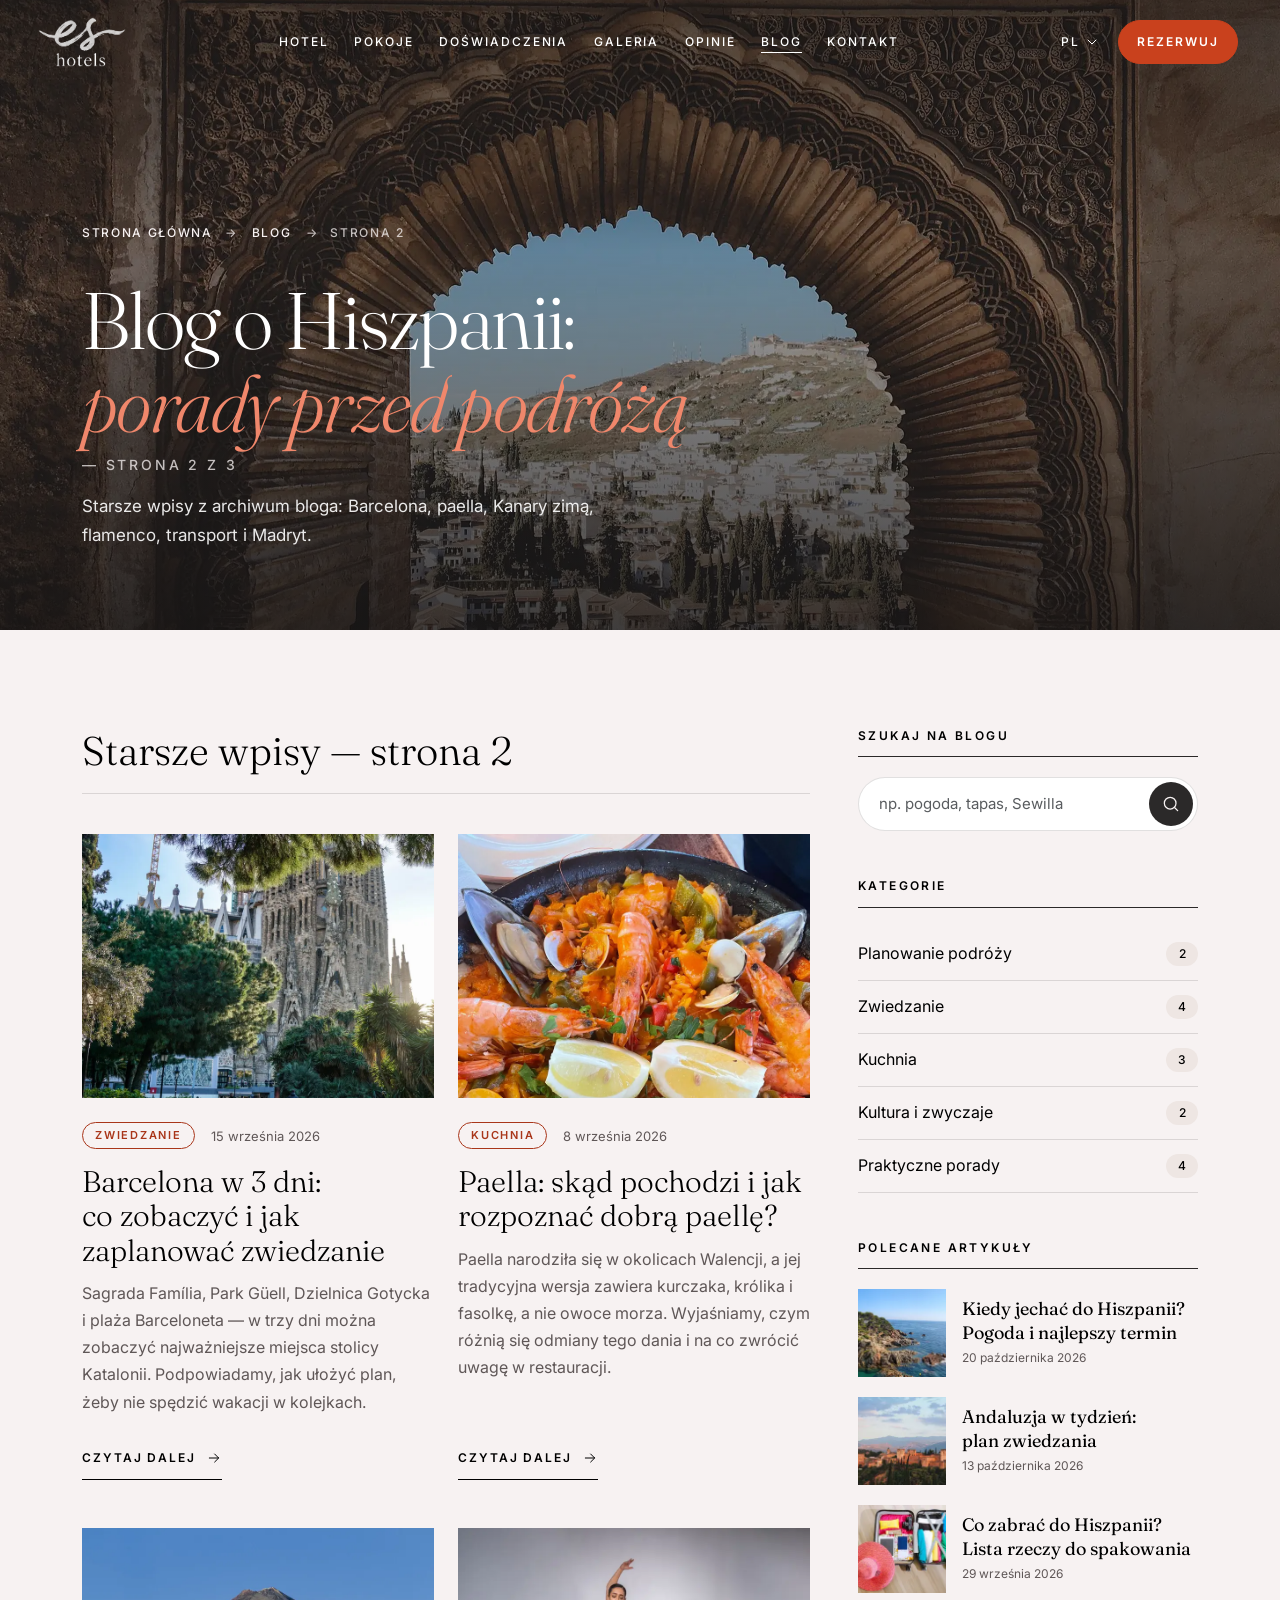
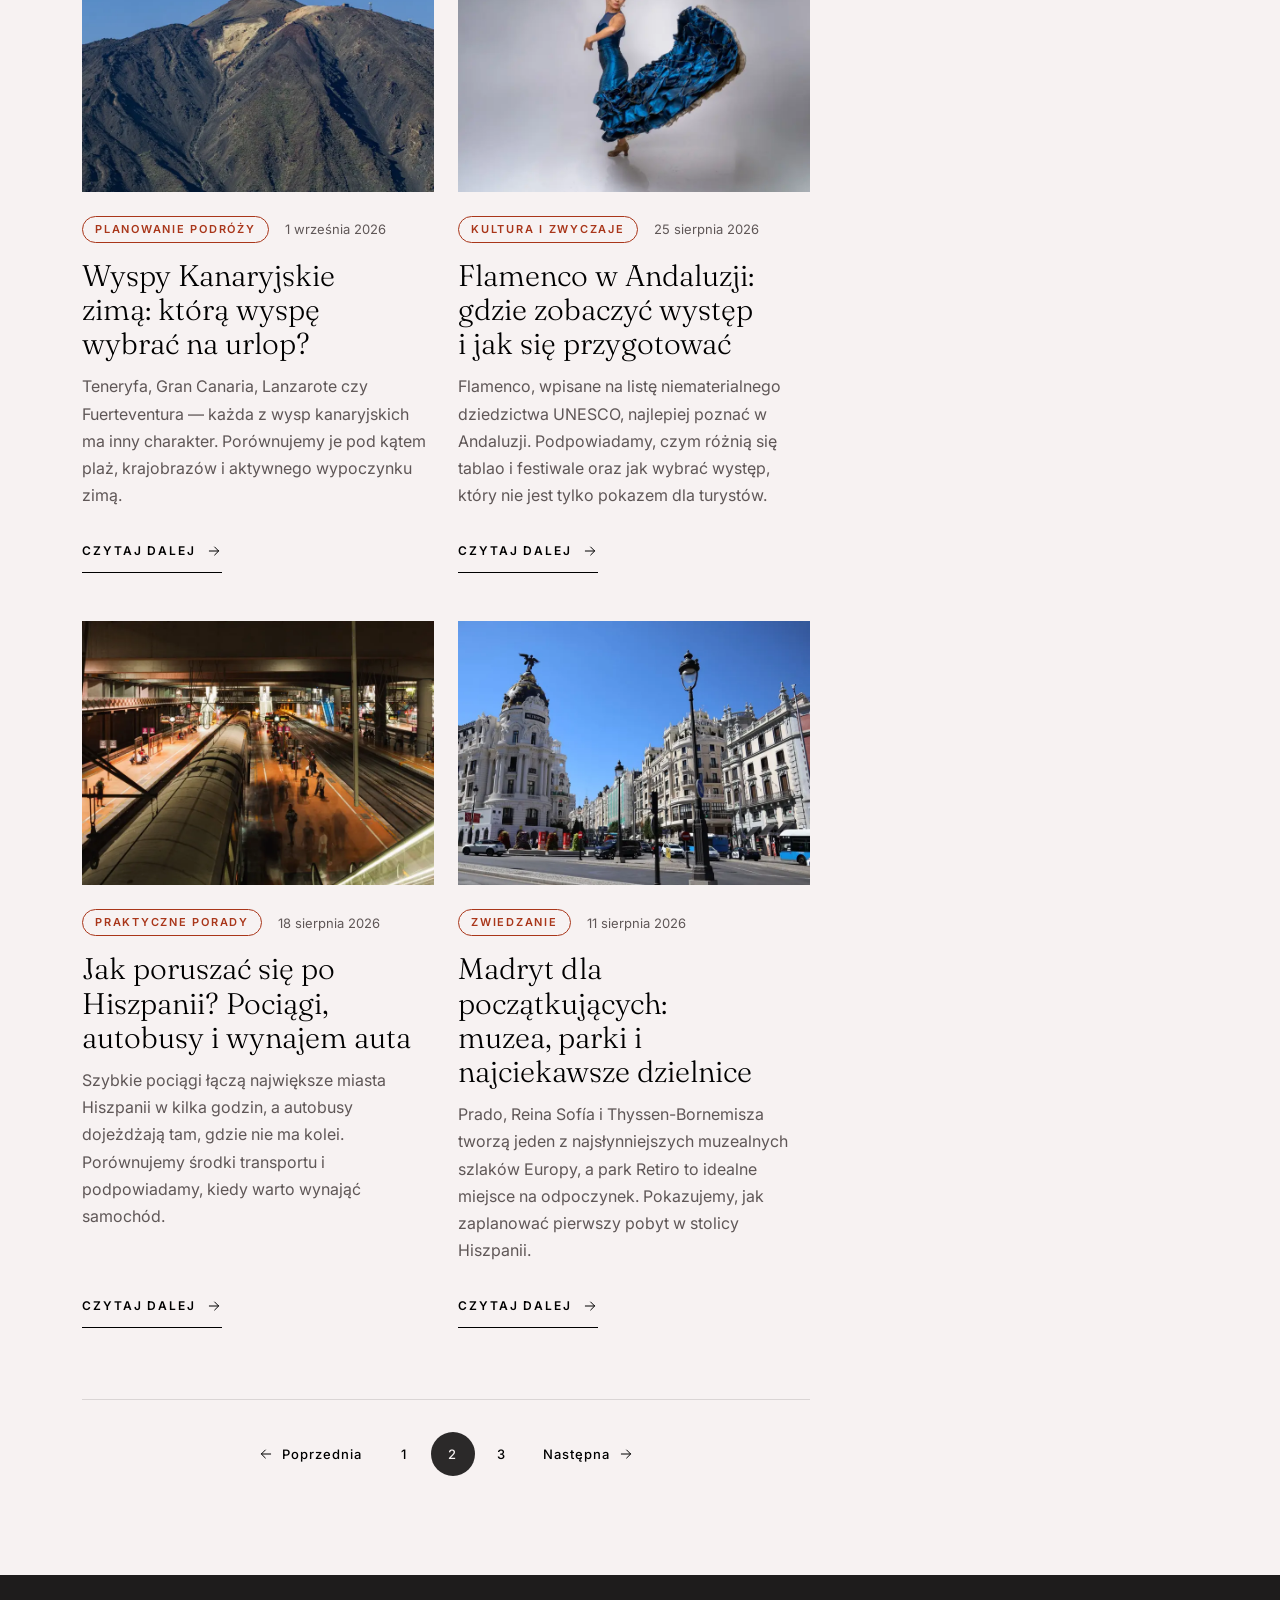
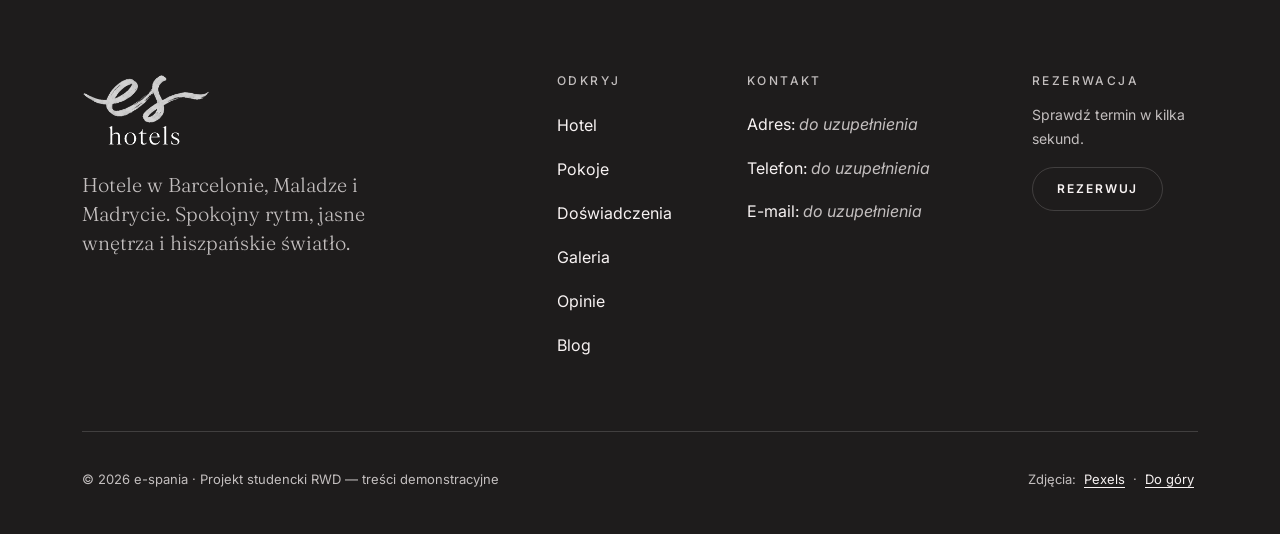
==== commit 453ca166: "dodanie miast do wyboru" ====
--- a/site/blog-2.html
+++ b/site/blog-2.html
@@ -190,7 +190,7 @@
               <li class="nav-item"><a class="nav-link site-menu__link" href="blog.html" aria-current="true">Blog</a></li>
               <li class="nav-item"><a class="nav-link site-menu__link" href="#kontakt">Kontakt</a></li>
             </ul>
-            <p class="site-menu__note d-lg-none">Hotel w Hiszpanii · strona demonstracyjna</p>
+            <p class="site-menu__note d-lg-none">Barcelona · Malaga · Madryt — strona demonstracyjna</p>
           </div>
         </div>
 
@@ -426,7 +426,7 @@
       <div class="row gy-5">
         <div class="col-lg-4">
           <img class="site-footer__logo" src="assets/logo/logo-light.png" width="479" height="270" loading="lazy" alt="e-spania — es hotels">
-          <p class="site-footer__claim">Hotel w Hiszpanii. Spokojny rytm, jasne wnętrza i śródziemnomorskie światło.</p>
+          <p class="site-footer__claim">Hotele w Barcelonie, Maladze i Madrycie. Spokojny rytm, jasne wnętrza i hiszpańskie światło.</p>
         </div>
         <div class="col-6 col-md-4 col-lg-2 offset-lg-1">
           <h2 class="site-footer__heading">Odkryj</h2>
--- a/site/css/styles.css
+++ b/site/css/styles.css
@@ -25,6 +25,7 @@
        14.4 Układ archiwum i paginacja  14.5 Pasek boczny (wyszukiwarka, kategorie, polecane)
        14.6 Artykuł  14.7 Stopka artykułu (tagi, udostępnianie, autor)
        14.8 Nawigacja między wpisami i komentarze  14.9 Ograniczenie ruchu w module bloga
+   15. Wybór lokalizacji (Barcelona, Malaga, Madryt — przełącznik nad paskiem rezerwacji)
    ========================================================= */
 
 /* ---------- 1. Zmienne (design tokens) ---------- */
@@ -3453,3 +3454,84 @@
     padding-left: 0;
   }
 }
+
+/* ---------- 15. Wybór lokalizacji (Barcelona, Malaga, Madryt) ---------- */
+/* Komponent Bootstrapa „przyciski-przełączniki” (input.btn-check + label.btn)
+   w wersji szklanej pigułki — ten sam materiał co pasek rezerwacji (sekcja 6). */
+.city-switch {
+  display: flex;
+  justify-content: center;
+  min-width: 0;
+  margin: 0 0 0.75rem;
+  padding: 0;
+  border: 0;
+}
+
+.city-switch__group {
+  gap: 0.125rem;
+  padding: 0.25rem;
+  border: 1px solid rgba(255, 255, 255, 0.2);
+  border-radius: var(--radius-pill);
+  background-color: rgba(30, 28, 28, 0.48);
+  box-shadow: 0 1rem 3rem rgba(0, 0, 0, 0.18), inset 0 1px 0 rgba(255, 255, 255, 0.1);
+  -webkit-backdrop-filter: blur(18px) saturate(140%);
+  backdrop-filter: blur(18px) saturate(140%);
+}
+
+@supports not ((backdrop-filter: blur(1px)) or (-webkit-backdrop-filter: blur(1px))) {
+  .city-switch__group {
+    background-color: rgba(43, 41, 41, 0.92);
+  }
+}
+
+.city-switch__icon {
+  flex-shrink: 0;
+  margin-inline: 0.5rem 0.25rem;
+  color: #FFFFFF;
+  opacity: 0.8;
+}
+
+.city-switch__option {
+  --bs-btn-padding-x: 1rem;
+  --bs-btn-padding-y: 0;
+  --bs-btn-font-size: 0.8125rem;
+  --bs-btn-font-weight: 500;
+  --bs-btn-color: rgba(255, 255, 255, 0.88);
+  --bs-btn-border-width: 0;
+  --bs-btn-border-radius: var(--radius-pill);
+  --bs-btn-hover-color: #FFFFFF;
+  --bs-btn-hover-bg: rgba(255, 255, 255, 0.12);
+  --bs-btn-active-color: var(--color-ink);
+  --bs-btn-active-bg: var(--color-primary);
+  display: inline-flex;
+  align-items: center;
+  letter-spacing: 0.02em;
+  white-space: nowrap;
+  transition: color var(--dur-fast) var(--ease-soft), background-color var(--dur-fast) var(--ease-soft);
+}
+
+/* Fokus trafia na ukryte pole radio — ramkę rysujemy na jego etykiecie */
+.btn-check:focus-visible + .city-switch__option {
+  outline: 2px solid var(--focus-ring);
+  outline-offset: 2px;
+  box-shadow: none;
+}
+
+@media (min-width: 576px) {
+  .city-switch__option {
+    --bs-btn-padding-x: 1.25rem;
+  }
+}
+
+/* Zapamiętane miasto inne niż Barcelona: teksty czekają ukryte na podmianę przez main.js
+   (klasę ustawia skrypt w <head>). Gdyby JS nie zadziałał, po 1,5 s pokazujemy treść domyślną. */
+@keyframes city-fallback {
+  to {
+    visibility: visible;
+  }
+}
+
+.city-pending [data-city] {
+  visibility: hidden;
+  animation: city-fallback 0s 1.5s forwards;
+}
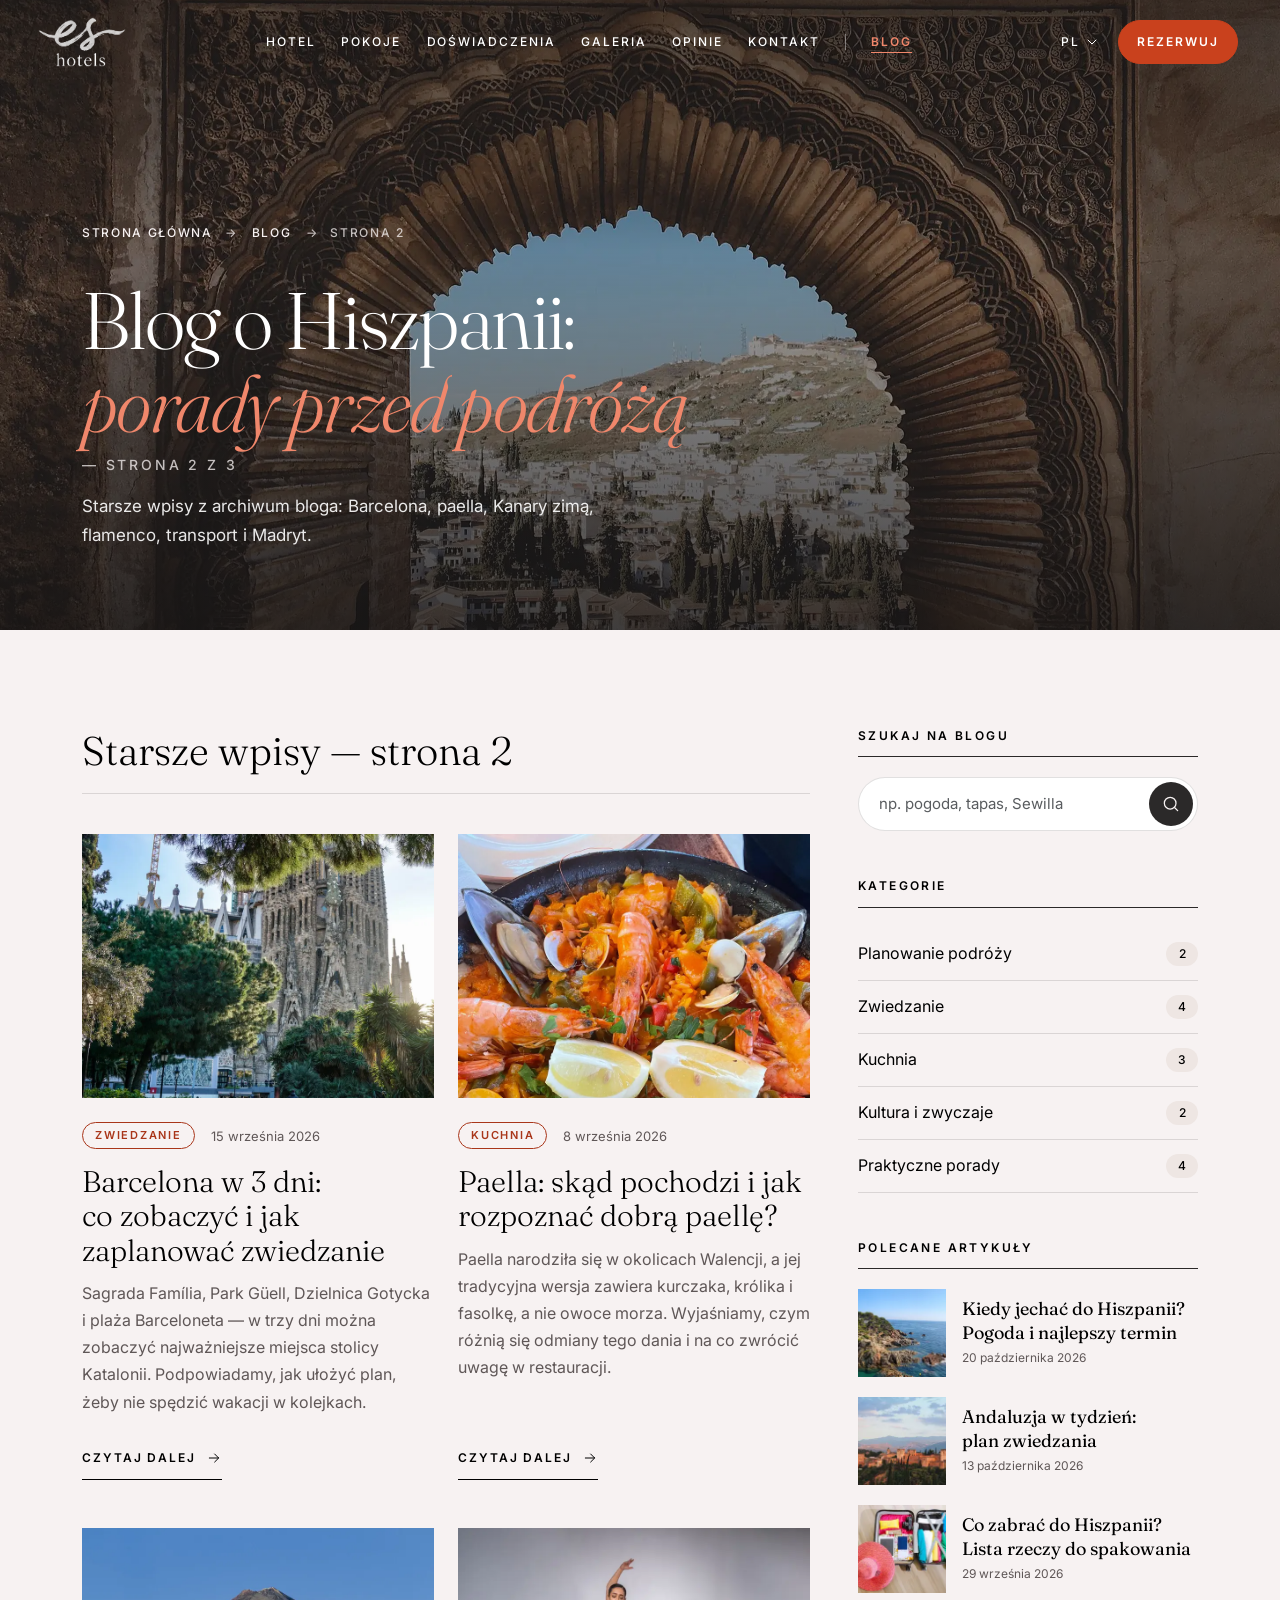
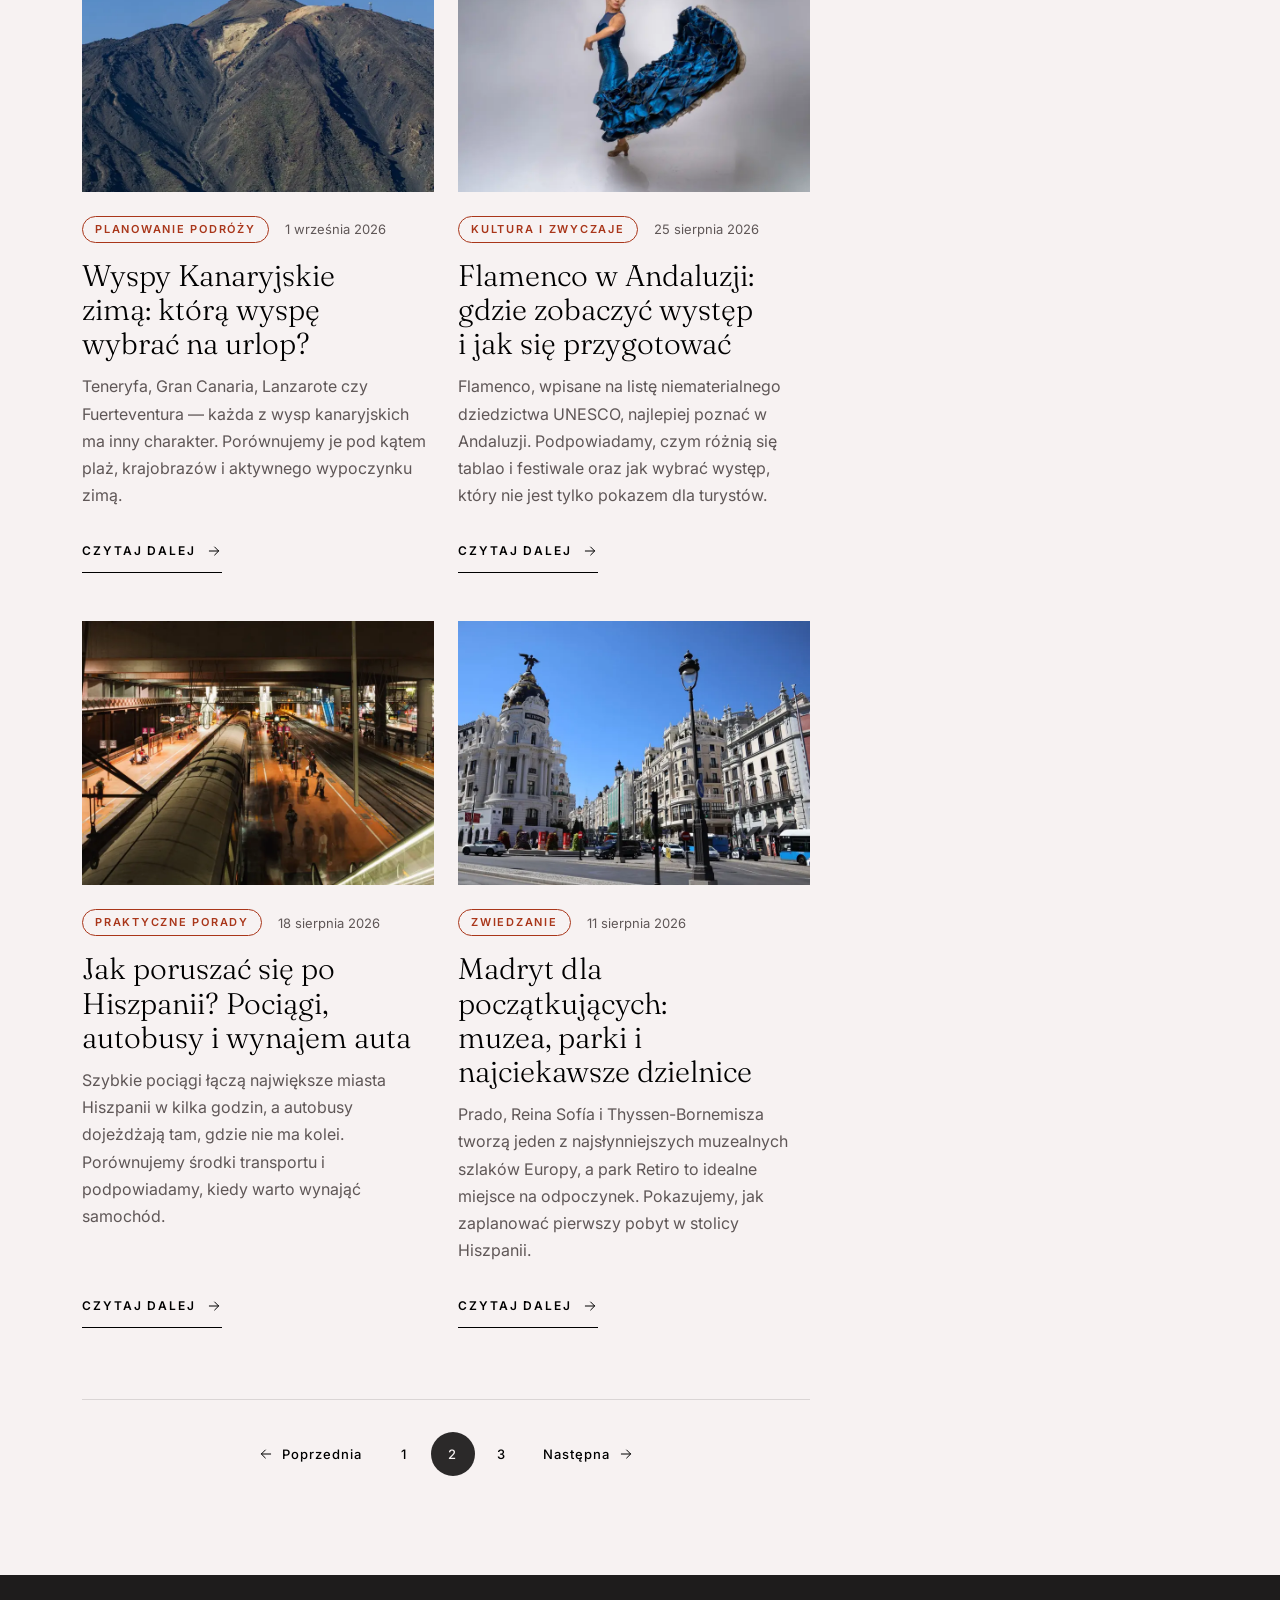
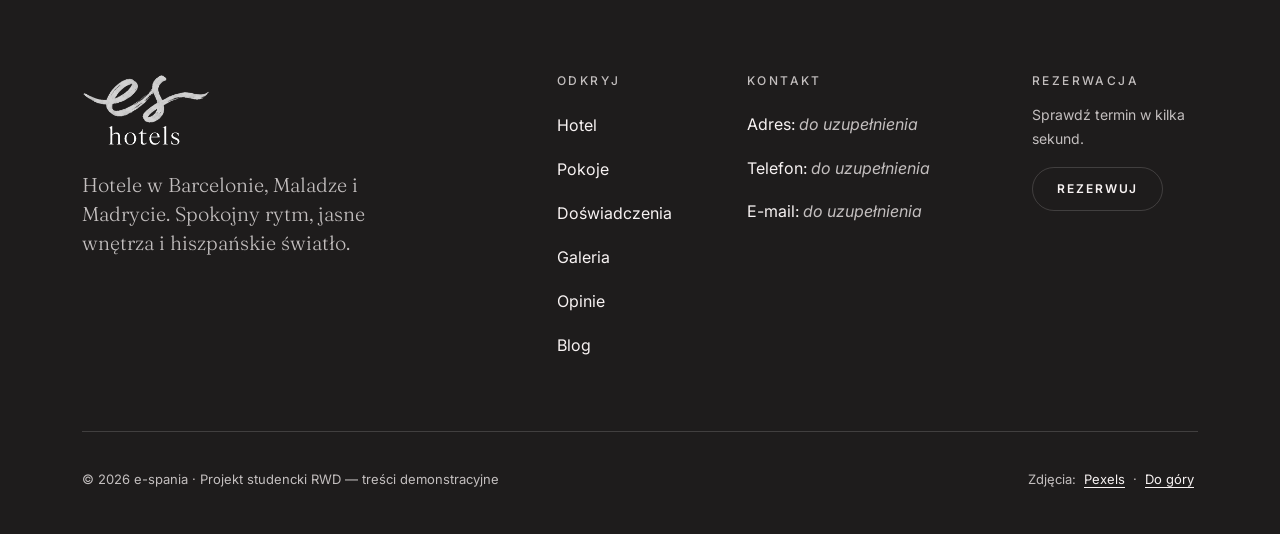
==== commit a147005a: "zredukowany kod po wdrożeniu bloga i miast" ====
--- a/site/blog-2.html
+++ b/site/blog-2.html
@@ -187,8 +187,8 @@
               <li class="nav-item"><a class="nav-link site-menu__link" href="index.html#doswiadczenia">Doświadczenia</a></li>
               <li class="nav-item"><a class="nav-link site-menu__link" href="index.html#galeria">Galeria</a></li>
               <li class="nav-item"><a class="nav-link site-menu__link" href="index.html#opinie">Opinie</a></li>
-              <li class="nav-item"><a class="nav-link site-menu__link" href="blog.html" aria-current="true">Blog</a></li>
               <li class="nav-item"><a class="nav-link site-menu__link" href="#kontakt">Kontakt</a></li>
+              <li class="nav-item"><a class="nav-link site-menu__link site-menu__link--featured" href="blog.html" aria-current="true">Blog</a></li>
             </ul>
             <p class="site-menu__note d-lg-none">Barcelona · Malaga · Madryt — strona demonstracyjna</p>
           </div>
--- a/site/css/styles.css
+++ b/site/css/styles.css
@@ -50,7 +50,15 @@
   --color-line-on-image: rgba(255, 255, 255, 0.14);
   --color-error: #FF9C80;           /* obramowanie błędu na ciemnym tle */
   --color-error-text: #FFC9B8;      /* tekst błędu na ciemnym tle */
+  --color-error-on-light: #B3261E;  /* błąd formularza na jasnym tle (blog) */
   --focus-ring: var(--color-accent-strong);
+
+  /* Szkło (glassmorphism): pasek rezerwacji i przełącznik miast */
+  --glass-bg: rgba(30, 28, 28, 0.48);
+  --glass-bg-solid: rgba(43, 41, 41, 0.92);  /* gdy przeglądarka nie obsługuje backdrop-filter */
+  --glass-border: rgba(255, 255, 255, 0.2);
+  --glass-highlight: inset 0 1px 0 rgba(255, 255, 255, 0.1);
+  --glass-blur: blur(18px) saturate(140%);
 
   --font-heading: "Fraunces", Georgia, "Times New Roman", serif;
   --font-body: "Inter", system-ui, -apple-system, "Segoe UI", sans-serif;
@@ -273,6 +281,23 @@
   font-weight: 600;
 }
 
+/* Etykieta „Przykład” przy opiniach i komentarzach; --sm mieści się w wierszu z autorem */
+.demo-tag {
+  padding: 0.25rem 0.75rem;
+  border: 1px solid var(--color-line);
+  border-radius: var(--radius-pill);
+  font-size: 0.6875rem;
+  font-weight: 500;
+  letter-spacing: 0.16em;
+  text-transform: uppercase;
+  color: var(--color-muted);
+}
+
+.demo-tag--sm {
+  padding: 0.125rem 0.625rem;
+  letter-spacing: 0.14em;
+}
+
 /* 3.2 Ikony SVG (sprite w index.html) */
 .icon {
   width: 1.25rem;
@@ -704,6 +729,53 @@
   .site-menu__link[aria-current]::after {
     transform: scaleX(1);
     transform-origin: left;
+  }
+}
+
+/* Wyróżniony link „Blog” (ostatni w menu). Telefon: kursywa w kolorze akcentu — jak wyróżnione
+   słowa w nagłówkach sekcji. Podwójna klasa, żeby wygrać ze stanami hover i [aria-current]. */
+.site-menu__link.site-menu__link--featured {
+  font-style: italic;
+  color: var(--color-accent-on-dark) !important;   /* !important: tak samo jak w .site-menu__link */
+}
+
+.site-menu__link--featured::before {
+  color: var(--color-accent-on-dark);
+}
+
+/* Desktop: ta sama typografia co pozostałe linki (równa linia), wyróżnia go kolor akcentu
+   i cienka pionowa kreska oddzielająca od reszty menu. */
+@media (min-width: 992px) {
+  .site-menu__link.site-menu__link--featured {
+    --featured-gap: clamp(1rem, 2vw, 2.25rem);     /* taki sam odstęp jak między linkami */
+    padding-left: var(--featured-gap) !important;  /* !important: Bootstrap ustawia padding .nav-link */
+    font-style: normal;
+    font-weight: 600;
+  }
+
+  .site-menu__link.site-menu__link--featured::before {
+    content: "";
+    position: absolute;
+    left: 0;
+    top: 50%;
+    width: 1px;
+    height: 1rem;
+    background-color: rgba(255, 255, 255, 0.4);
+    transform: translateY(-50%);
+  }
+
+  /* Podkreślenie przy najechaniu zaczyna się za kreską */
+  .site-menu__link.site-menu__link--featured::after {
+    left: var(--featured-gap);
+  }
+
+  /* Na jasnym tle (po przewinięciu) ciemniejszy akcent — kontrast 6:1 */
+  .site-header.is-scrolled .site-menu__link.site-menu__link--featured {
+    color: var(--color-accent-hover) !important;
+  }
+
+  .site-header.is-scrolled .site-menu__link.site-menu__link--featured::before {
+    background-color: var(--color-line);
   }
 }
 
@@ -915,19 +987,25 @@
   text-align: left;
 }
 
+/* Szklany materiał — wspólny dla paska rezerwacji i przełącznika miast (sekcja 15) */
+.booking__bar,
+.city-switch__group {
+  border: 1px solid var(--glass-border);
+  background-color: var(--glass-bg);
+  -webkit-backdrop-filter: var(--glass-blur);
+  backdrop-filter: var(--glass-blur);
+}
+
+@supports not ((backdrop-filter: blur(1px)) or (-webkit-backdrop-filter: blur(1px))) {
+  .booking__bar,
+  .city-switch__group {
+    background-color: var(--glass-bg-solid);
+  }
+}
+
 .booking__bar {
-  border: 1px solid rgba(255, 255, 255, 0.2);
   border-radius: var(--radius-lg);
-  background-color: rgba(30, 28, 28, 0.48);
-  box-shadow: 0 1.5rem 4rem rgba(0, 0, 0, 0.2), inset 0 1px 0 rgba(255, 255, 255, 0.1);
-  -webkit-backdrop-filter: blur(18px) saturate(140%);
-  backdrop-filter: blur(18px) saturate(140%);
-}
-
-@supports not ((backdrop-filter: blur(1px)) or (-webkit-backdrop-filter: blur(1px))) {
-  .booking__bar {
-    background-color: rgba(43, 41, 41, 0.92);
-  }
+  box-shadow: 0 1.5rem 4rem rgba(0, 0, 0, 0.2), var(--glass-highlight);
 }
 
 .booking__field {
@@ -1601,14 +1679,6 @@
 .review__tag {
   align-self: flex-start;
   margin-bottom: 1.5rem;
-  padding: 0.25rem 0.75rem;
-  border: 1px solid var(--color-line);
-  border-radius: var(--radius-pill);
-  font-size: 0.6875rem;
-  font-weight: 500;
-  letter-spacing: 0.16em;
-  text-transform: uppercase;
-  color: var(--color-muted);
 }
 
 .review__quote {
@@ -2692,8 +2762,8 @@
 
 /* Wyszukiwarka: pole (form-control) i okrągły przycisk w jednej „pigułce” */
 .blog-search {
-  --bs-form-invalid-color: #B3261E;
-  --bs-form-invalid-border-color: #B3261E;
+  --bs-form-invalid-color: var(--color-error-on-light);
+  --bs-form-invalid-border-color: var(--color-error-on-light);
 }
 
 .blog-search__group {
@@ -2933,8 +3003,7 @@
   line-height: 1.8;
 }
 
-.post-content p,
-.post-content ul {
+.post-content p {
   margin-bottom: 1.25rem;
 }
 
@@ -2965,6 +3034,7 @@
 
 /* Wypunktowanie: krótkie akcentowe kreski zamiast kropek */
 .post-content ul {
+  margin-bottom: 1.25rem;
   padding: 0;
   list-style: none;
 }
@@ -3371,25 +3441,14 @@
   color: var(--color-muted);
 }
 
-.comment__tag {
-  padding: 0.125rem 0.625rem;
-  border: 1px solid var(--color-line);
-  border-radius: var(--radius-pill);
-  font-size: 0.6875rem;
-  font-weight: 500;
-  letter-spacing: 0.14em;
-  text-transform: uppercase;
-  color: var(--color-muted);
-}
-
 .comment__text {
   margin: 0;
 }
 
 /* Formularz komentarza (form-control Bootstrapa z własnym wyglądem) */
 .comment-form {
-  --bs-form-invalid-color: #B3261E;
-  --bs-form-invalid-border-color: #B3261E;
+  --bs-form-invalid-color: var(--color-error-on-light);
+  --bs-form-invalid-border-color: var(--color-error-on-light);
   margin-top: 3rem;
   padding: clamp(1.5rem, 1rem + 2vw, 2.5rem);
   background-color: var(--color-primary-deep);
@@ -3457,7 +3516,7 @@
 
 /* ---------- 15. Wybór lokalizacji (Barcelona, Malaga, Madryt) ---------- */
 /* Komponent Bootstrapa „przyciski-przełączniki” (input.btn-check + label.btn)
-   w wersji szklanej pigułki — ten sam materiał co pasek rezerwacji (sekcja 6). */
+   w wersji szklanej pigułki — tło, ramkę i rozmycie daje wspólna reguła szkła w sekcji 6.1. */
 .city-switch {
   display: flex;
   justify-content: center;
@@ -3470,18 +3529,8 @@
 .city-switch__group {
   gap: 0.125rem;
   padding: 0.25rem;
-  border: 1px solid rgba(255, 255, 255, 0.2);
   border-radius: var(--radius-pill);
-  background-color: rgba(30, 28, 28, 0.48);
-  box-shadow: 0 1rem 3rem rgba(0, 0, 0, 0.18), inset 0 1px 0 rgba(255, 255, 255, 0.1);
-  -webkit-backdrop-filter: blur(18px) saturate(140%);
-  backdrop-filter: blur(18px) saturate(140%);
-}
-
-@supports not ((backdrop-filter: blur(1px)) or (-webkit-backdrop-filter: blur(1px))) {
-  .city-switch__group {
-    background-color: rgba(43, 41, 41, 0.92);
-  }
+  box-shadow: 0 1rem 3rem rgba(0, 0, 0, 0.18), var(--glass-highlight);
 }
 
 .city-switch__icon {
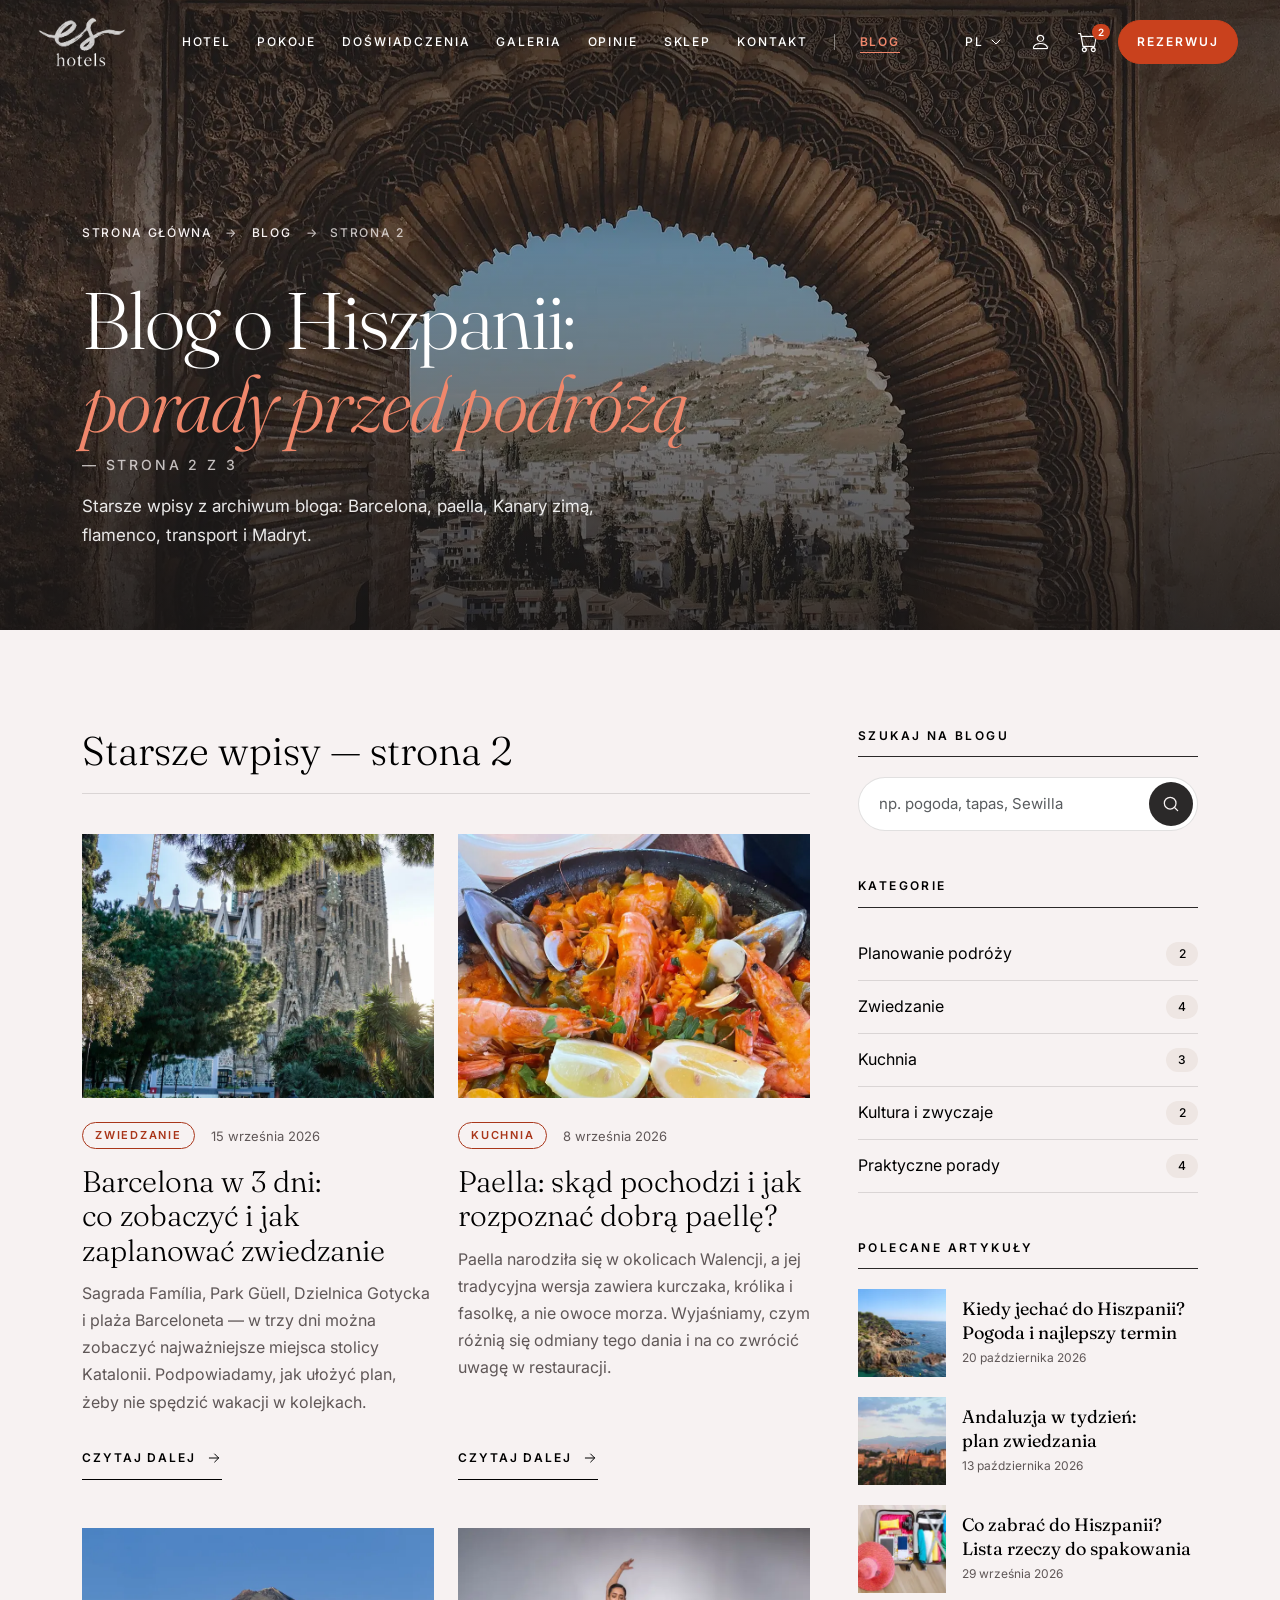
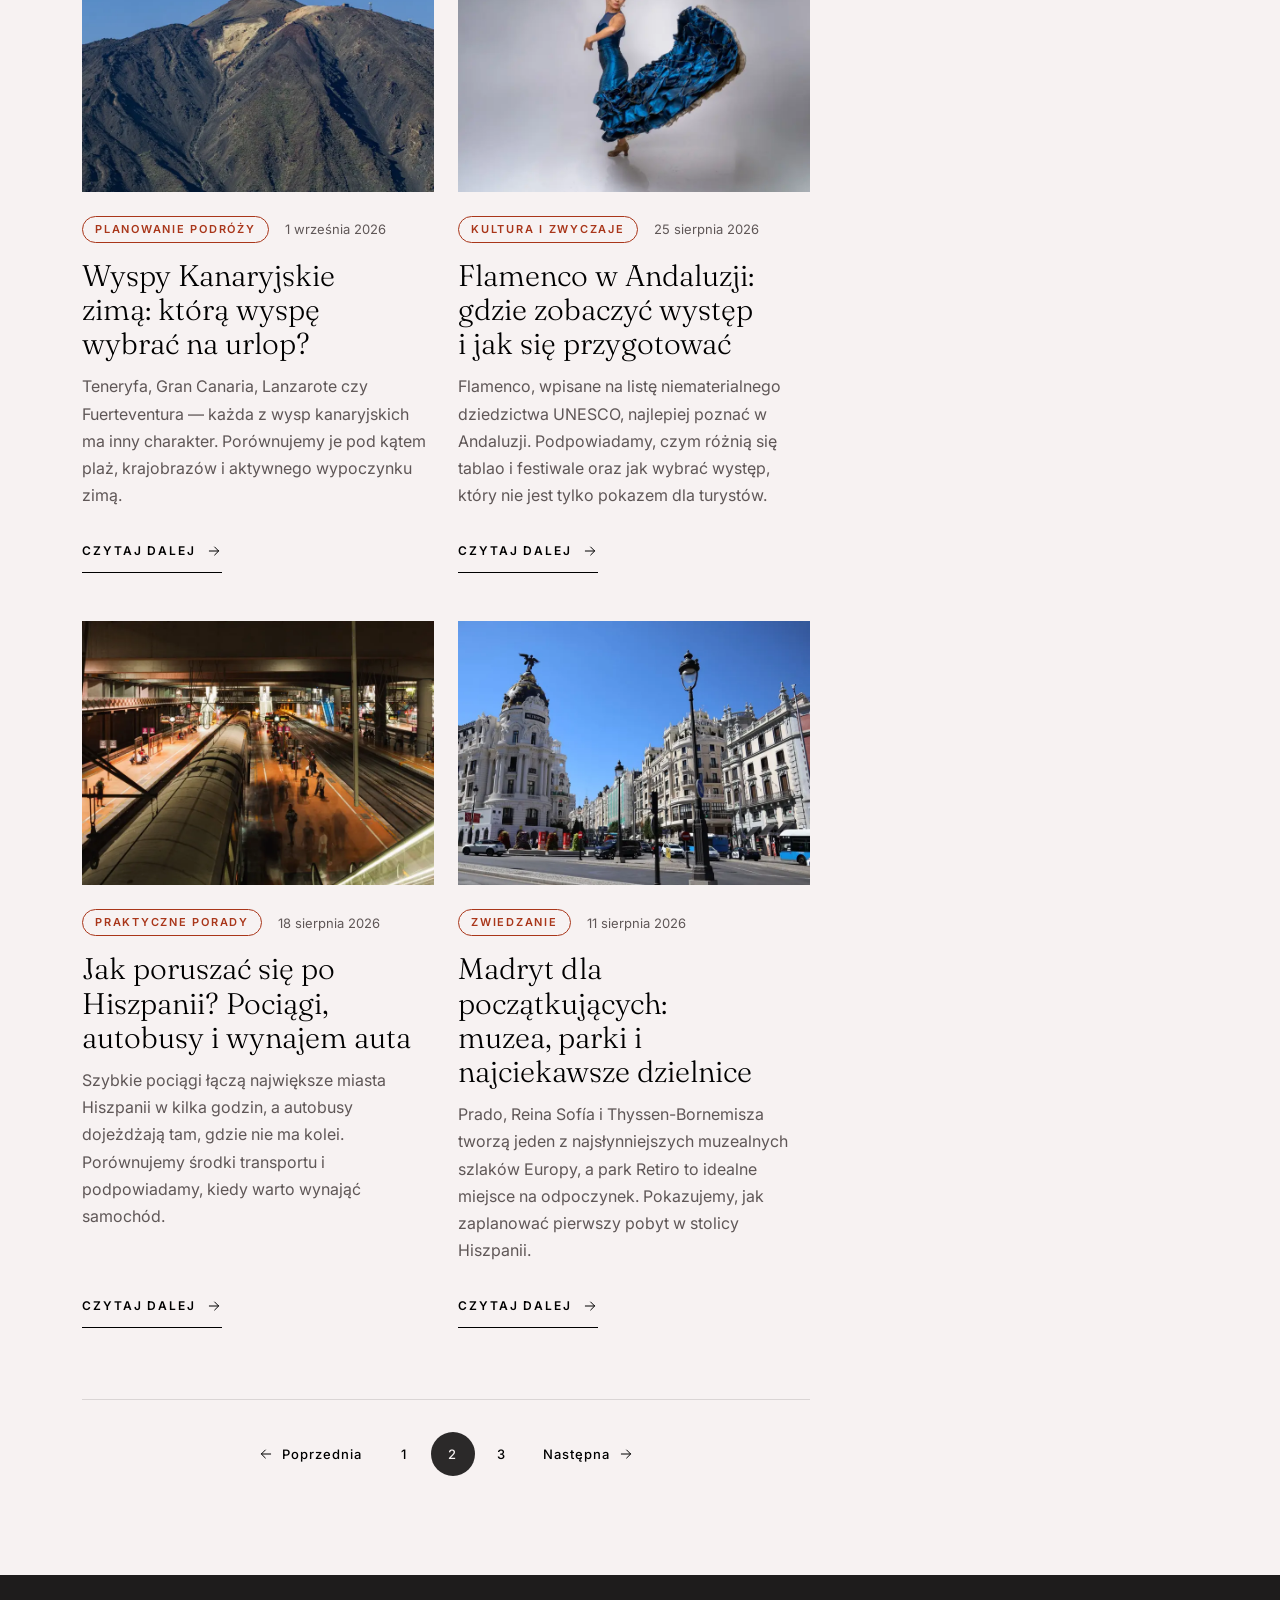
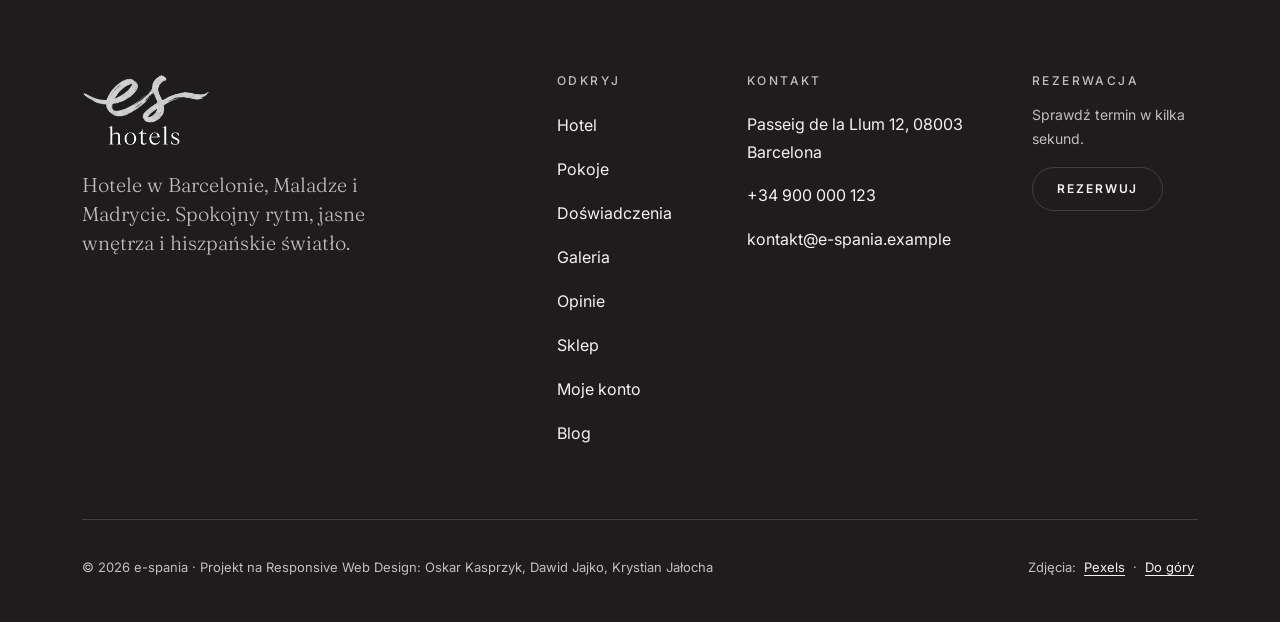
==== commit 5e23b744: "konwersja tj. system rezerwacji + sklep" ====
--- a/site/blog-2.html
+++ b/site/blog-2.html
@@ -31,6 +31,7 @@
   <link rel="preload" as="image" href="assets/images/blog/blog-header-960.webp" imagesrcset="assets/images/blog/blog-header-960.webp 960w, assets/images/blog/blog-header-1920.webp 1920w" imagesizes="100vw">
 
   <link href="https://cdn.jsdelivr.net/npm/bootstrap@5.3.3/dist/css/bootstrap.min.css" rel="stylesheet" integrity="sha384-QWTKZyjpPEjISv5WaRU9OFeRpok6YctnYmDr5pNlyT2bRjXh0JMhjY6hW+ALEwIH" crossorigin="anonymous">
+  <link rel="stylesheet" href="https://cdn.jsdelivr.net/npm/bootstrap-icons@1.13.2/font/bootstrap-icons.min.css" integrity="sha384-nWN3KqaaVcbEsCjLSV+2jMjh62Iny/+mN3srM8TZeM8N6aj7eDl5wwYggjAJ4/sJ" crossorigin="anonymous">
   <link rel="stylesheet" href="css/styles.css">
 
   <!-- Klasa "js" włącza animacje tylko wtedy, gdy JavaScript działa. Kurtyna intro jest tylko na stronie głównej. -->
@@ -165,7 +166,7 @@
 
   <!-- ===================== HEADER ===================== -->
   <header class="site-header fixed-top">
-    <nav class="navbar navbar-expand-lg site-nav" aria-label="Nawigacja główna">
+    <nav class="navbar navbar-expand-xl site-nav" aria-label="Nawigacja główna">
       <div class="container-fluid site-nav__inner">
         <a class="navbar-brand site-nav__brand" href="index.html" aria-label="e-spania — strona główna">
           <img class="site-nav__logo site-nav__logo--light" src="assets/logo/logo-light.png" alt="" width="479" height="270">
@@ -181,21 +182,29 @@
             </button>
           </div>
           <div class="offcanvas-body site-menu__body">
-            <ul class="navbar-nav site-menu__list mx-lg-auto">
+            <ul class="navbar-nav site-menu__list mx-xl-auto">
               <li class="nav-item"><a class="nav-link site-menu__link" href="index.html#hotel">Hotel</a></li>
               <li class="nav-item"><a class="nav-link site-menu__link" href="index.html#pokoje">Pokoje</a></li>
               <li class="nav-item"><a class="nav-link site-menu__link" href="index.html#doswiadczenia">Doświadczenia</a></li>
               <li class="nav-item"><a class="nav-link site-menu__link" href="index.html#galeria">Galeria</a></li>
               <li class="nav-item"><a class="nav-link site-menu__link" href="index.html#opinie">Opinie</a></li>
+              <li class="nav-item"><a class="nav-link site-menu__link" href="sklep.html">Sklep</a></li>
               <li class="nav-item"><a class="nav-link site-menu__link" href="#kontakt">Kontakt</a></li>
               <li class="nav-item"><a class="nav-link site-menu__link site-menu__link--featured" href="blog.html" aria-current="true">Blog</a></li>
             </ul>
-            <p class="site-menu__note d-lg-none">Barcelona · Malaga · Madryt — strona demonstracyjna</p>
+            <div class="site-menu__foot d-xl-none">
+              <div class="site-menu__langs d-sm-none" role="group" aria-label="Język strony">
+                <button class="btn lang-switch__item site-menu__lang" type="button" lang="pl" data-lang="pl" aria-current="true">PL</button>
+                <button class="btn lang-switch__item site-menu__lang" type="button" lang="en" data-lang="en" aria-label="English">EN</button>
+                <button class="btn lang-switch__item site-menu__lang" type="button" lang="es" data-lang="es" aria-label="Español">ES</button>
+              </div>
+              <p class="site-menu__note">Barcelona · Malaga · Madryt</p>
+            </div>
           </div>
         </div>
 
         <div class="site-nav__actions d-flex align-items-center">
-          <div class="dropdown lang-switch">
+          <div class="dropdown lang-switch d-none d-sm-block">
             <button class="btn lang-switch__toggle" type="button" data-bs-toggle="dropdown" aria-expanded="false" aria-label="PL — wybierz język strony">
               <span>PL</span>
               <svg class="icon icon--sm" aria-hidden="true"><use href="#i-chevron-down"/></svg>
@@ -206,6 +215,12 @@
               <li><button class="dropdown-item lang-switch__item" type="button" lang="es" data-lang="es">Español</button></li>
             </ul>
           </div>
+
+          <a class="icon-btn nav-icon" href="konto.html" aria-label="Konto użytkownika"><i class="bi bi-person" aria-hidden="true"></i></a>
+          <a class="icon-btn nav-icon" href="koszyk.html" aria-label="Koszyk, liczba produktów: 2">
+            <i class="bi bi-cart" aria-hidden="true"></i>
+            <span class="badge nav-badge" aria-hidden="true" data-cart-count>2</span>
+          </a>
 
           <a class="btn btn-accent btn-book" href="index.html#rezerwacja">Rezerwuj</a>
 
@@ -360,7 +375,7 @@
       <aside class="col-lg-4 blog-sidebar" aria-label="Pasek boczny bloga">
         <section class="sidebar-block" aria-labelledby="search-title">
           <h2 class="sidebar-block__title" id="search-title">Szukaj na blogu</h2>
-          <form class="blog-search" role="search" novalidate data-demo-form data-demo-title="Wyszukiwarka (demo)" data-demo-text="Wersja demonstracyjna — wyszukiwanie wpisów zostanie uruchomione wraz z pełnym archiwum bloga.">
+          <form class="blog-search" role="search" novalidate data-demo-form data-demo-title="Wyszukiwarka" data-demo-text="Wyszukiwanie wpisów uruchomimy wkrótce. Tymczasem zajrzyj do kategorii obok.">
             <label class="visually-hidden" for="blogSearch">Szukaj wpisów na blogu</label>
             <div class="blog-search__group">
               <input class="form-control blog-search__input" type="search" id="blogSearch" name="q" placeholder="np. pogoda, tapas, Sewilla" required minlength="2" aria-describedby="blogSearchError">
@@ -436,15 +451,17 @@
             <li><a href="index.html#doswiadczenia">Doświadczenia</a></li>
             <li><a href="index.html#galeria">Galeria</a></li>
             <li><a href="index.html#opinie">Opinie</a></li>
+            <li><a href="sklep.html">Sklep</a></li>
+            <li><a href="konto.html">Moje konto</a></li>
             <li><a href="blog.html">Blog</a></li>
           </ul>
         </div>
         <div class="col-6 col-md-4 col-lg-3">
           <h2 class="site-footer__heading">Kontakt</h2>
           <address class="site-footer__list site-footer__address">
-            <span>Adres: <em>do uzupełnienia</em></span>
-            <span>Telefon: <em>do uzupełnienia</em></span>
-            <span>E-mail: <em>do uzupełnienia</em></span>
+            <span>Passeig de la Llum 12, 08003 Barcelona</span>
+            <a href="tel:+34900000123">+34&nbsp;900&nbsp;000&nbsp;123</a>
+            <a href="mailto:kontakt@e-spania.example">kontakt@e-spania.example</a>
           </address>
         </div>
         <div class="col-md-4 col-lg-2">
@@ -454,7 +471,7 @@
         </div>
       </div>
       <div class="site-footer__bottom d-flex flex-column flex-md-row justify-content-between align-items-md-center gap-3">
-        <p class="mb-0">© 2026 e-spania · Projekt studencki RWD — treści demonstracyjne</p>
+        <p class="mb-0">© 2026 e-spania · Projekt na Responsive Web Design: Oskar Kasprzyk, Dawid Jajko, Krystian Jałocha</p>
         <p class="mb-0">Zdjęcia: <a href="https://www.pexels.com/" target="_blank" rel="noopener">Pexels<span class="visually-hidden"> (otwiera się w nowej karcie)</span></a> · <a href="blog-2.html" data-action="scroll-top">Do góry</a></p>
       </div>
     </div>
@@ -473,5 +490,7 @@
 
   <script src="https://cdn.jsdelivr.net/npm/bootstrap@5.3.3/dist/js/bootstrap.bundle.min.js" integrity="sha384-YvpcrYf0tY3lHB60NNkmXc5s9fDVZLESaAA55NDzOxhy9GkcIdslK1eN7N6jIeHz" crossorigin="anonymous" defer></script>
   <script src="js/main.js" defer></script>
+  <script src="js/shop-data.js" defer></script>
+  <script src="js/shop.js" defer></script>
 </body>
 </html>
--- a/site/css/styles.css
+++ b/site/css/styles.css
@@ -1,5 +1,5 @@
 /* =========================================================
-   e-spania — wspólny arkusz stylów (strona główna i blog)
+   e-spania — wspólny arkusz stylów (strona główna, blog, sklep, konto)
 
    Mobile first: style bazowe są dla telefonu, media queries
    (min-width) rozbudowują układ na większych ekranach.
@@ -26,6 +26,10 @@
        14.6 Artykuł  14.7 Stopka artykułu (tagi, udostępnianie, autor)
        14.8 Nawigacja między wpisami i komentarze  14.9 Ograniczenie ruchu w module bloga
    15. Wybór lokalizacji (Barcelona, Malaga, Madryt — przełącznik nad paskiem rezerwacji)
+   16. Moduł e-commerce
+       16.1 Ikony w nagłówku  16.2 Karta produktu  16.3 Nagłówek podstrony bez zdjęcia  16.4 Katalog i filtry
+       16.5 Strona produktu  16.6 Formularze i karty opcji  16.7 Koszyk  16.8 Podsumowanie
+       16.9 Płatność  16.10 Konto
    ========================================================= */
 
 /* ---------- 1. Zmienne (design tokens) ---------- */
@@ -245,8 +249,8 @@
   line-height: 1.45;
 }
 
-/* Oznaczenia treści demonstracyjnych */
-.demo-note {
+/* Krótka uwaga pod treścią (kropka w kolorze akcentu) */
+.side-note {
   display: flex;
   align-items: baseline;
   gap: 0.5rem;
@@ -255,7 +259,7 @@
   color: var(--color-muted);
 }
 
-.demo-note::before {
+.side-note::before {
   content: "";
   width: 0.375rem;
   height: 0.375rem;
@@ -263,39 +267,6 @@
   border-radius: 50%;
   background: var(--color-accent);
   transform: translateY(-0.1em);
-}
-
-.demo-note--light {
-  color: var(--color-on-dark-muted);
-}
-
-.demo-banner {
-  padding-left: 1rem;
-  border-left: 2px solid var(--color-accent);
-  font-size: 0.875rem;
-  color: var(--color-muted);
-}
-
-.demo-banner strong {
-  color: var(--color-text);
-  font-weight: 600;
-}
-
-/* Etykieta „Przykład” przy opiniach i komentarzach; --sm mieści się w wierszu z autorem */
-.demo-tag {
-  padding: 0.25rem 0.75rem;
-  border: 1px solid var(--color-line);
-  border-radius: var(--radius-pill);
-  font-size: 0.6875rem;
-  font-weight: 500;
-  letter-spacing: 0.16em;
-  text-transform: uppercase;
-  color: var(--color-muted);
-}
-
-.demo-tag--sm {
-  padding: 0.125rem 0.625rem;
-  letter-spacing: 0.14em;
 }
 
 /* 3.2 Ikony SVG (sprite w index.html) */
@@ -612,7 +583,7 @@
   margin-inline: 0.25rem;
 }
 
-/* 4.3 Menu mobilne (offcanvas) — od 992 px Bootstrap zamienia je w zwykłą listę linków */
+/* 4.3 Menu mobilne (offcanvas) — od 1200 px Bootstrap zamienia je w zwykłą listę linków */
 .site-menu {
   --bs-offcanvas-width: 100%;
   background-color: var(--color-secondary);
@@ -670,13 +641,42 @@
   font-style: italic;
 }
 
+.site-menu__foot {
+  margin-top: 2rem;
+}
+
+/* Wybór języka w menu — poniżej 576 px w pasku nagłówka nie ma na niego miejsca */
+.site-menu__langs {
+  display: flex;
+  gap: 0.5rem;
+  margin-bottom: 1.25rem;
+}
+
+.site-menu__lang {
+  --bs-btn-color: var(--color-on-dark);
+  --bs-btn-border-color: var(--color-line-dark);
+  --bs-btn-hover-color: var(--color-on-dark);
+  --bs-btn-hover-border-color: var(--color-on-dark);
+  min-width: var(--tap);
+  border-radius: var(--radius-pill);
+  font-size: 0.75rem;
+  letter-spacing: 0.16em;
+}
+
+.site-menu__lang[aria-current] {
+  --bs-btn-color: var(--color-secondary);
+  --bs-btn-bg: var(--color-on-dark);
+  --bs-btn-hover-color: var(--color-secondary);
+  --bs-btn-hover-bg: var(--color-on-dark);
+}
+
 .site-menu__note {
-  margin: 2rem 0 0;
+  margin: 0;
   font-size: 0.8125rem;
   color: var(--color-on-dark-muted);
 }
 
-@media (min-width: 992px) {
+@media (min-width: 1200px) {
   .site-nav__brand {
     width: 5.5rem;
   }
@@ -745,7 +745,7 @@
 
 /* Desktop: ta sama typografia co pozostałe linki (równa linia), wyróżnia go kolor akcentu
    i cienka pionowa kreska oddzielająca od reszty menu. */
-@media (min-width: 992px) {
+@media (min-width: 1200px) {
   .site-menu__link.site-menu__link--featured {
     --featured-gap: clamp(1rem, 2vw, 2.25rem);     /* taki sam odstęp jak między linkami */
     padding-left: var(--featured-gap) !important;  /* !important: Bootstrap ustawia padding .nav-link */
@@ -1676,9 +1676,9 @@
   border-top: 1px solid var(--color-secondary);
 }
 
-.review__tag {
-  align-self: flex-start;
-  margin-bottom: 1.5rem;
+.review__stars {
+  margin-bottom: 1.25rem;
+  font-size: 0.875rem;
 }
 
 .review__quote {
@@ -1710,18 +1710,9 @@
   text-transform: uppercase;
 }
 
-.review__link {
-  display: inline-flex;
-  align-items: center;
-  gap: 0.375rem;
-  min-height: var(--tap);
+.review__stay {
   font-size: 0.8125rem;
   color: var(--color-muted);
-  text-decoration: underline;
-}
-
-.review__link:hover {
-  color: var(--color-accent-strong);
 }
 
 /* 7.6 Końcowe CTA */
@@ -3584,3 +3575,1419 @@
   visibility: hidden;
   animation: city-fallback 0s 1.5s forwards;
 }
+
+/* ---------- 16. Moduł e-commerce ---------- */
+/* MODUŁ E-COMMERCE */
+
+/* 16.1 Ikony w nagłówku: konto i koszyk z licznikiem (badge) */
+.nav-icon {
+  position: relative;
+  flex-shrink: 0;
+  font-size: 1.25rem;
+  text-decoration: none;
+}
+
+.nav-icon:hover {
+  color: inherit;
+  opacity: 0.75;
+}
+
+.nav-badge {
+  --bs-badge-padding-x: 0.3125rem;
+  --bs-badge-padding-y: 0.1875rem;
+  --bs-badge-font-size: 0.625rem;
+  --bs-badge-font-weight: 600;
+  --bs-badge-color: #FFFFFF;
+  --bs-badge-border-radius: var(--radius-pill);
+  position: absolute;
+  top: 0.25rem;
+  right: 0;
+  min-width: 1.125rem;
+  background-color: var(--color-accent-strong);
+}
+
+/* Najwęższe telefony: logo, dwie ikony, „Rezerwuj” i menu muszą zmieścić się w jednym rzędzie */
+@media (max-width: 399.98px) {
+  .site-nav__brand {
+    width: 4rem;
+  }
+
+  .site-nav__actions {
+    gap: 0;
+  }
+
+  .btn-book {
+    margin-inline: 0.125rem 0.25rem;
+    padding-inline: 0.75rem;
+    letter-spacing: 0.08em;
+  }
+}
+
+/* 16.2 Karta produktu (card, badge): zdjęcie bez ramki, nazwa szeryfowa, cena i ocena */
+.product-card {
+  --bs-card-bg: transparent;
+  --bs-card-color: var(--color-text);
+  --bs-card-border-width: 0;
+  --bs-card-border-radius: 0;
+  --bs-card-inner-border-radius: 0;
+  --bs-card-spacer-x: 0;
+  --bs-card-spacer-y: 0;
+  height: 100%;
+}
+
+.product-card__media {
+  position: relative;
+  aspect-ratio: 1;
+  margin: 0;
+  background-color: var(--color-primary-deep);
+}
+
+.product-card__media img {
+  transition: transform 1.4s var(--ease-out);
+}
+
+.product-card:hover .product-card__media img {
+  transform: scale(1.04);
+}
+
+.product-badge {
+  --bs-badge-padding-x: 0.625rem;
+  --bs-badge-padding-y: 0.375rem;
+  --bs-badge-font-size: 0.625rem;
+  --bs-badge-font-weight: 600;
+  --bs-badge-color: var(--color-on-dark);
+  --bs-badge-border-radius: var(--radius-pill);
+  position: absolute;
+  top: 0.75rem;
+  left: 0.75rem;
+  background-color: var(--color-secondary);
+  letter-spacing: 0.12em;
+  text-transform: uppercase;
+}
+
+.product-card__body {
+  display: flex;
+  flex-direction: column;
+  padding-top: 1rem;
+}
+
+.product-card__title {
+  margin: 0 0 0.5rem;
+  font-size: clamp(1.125rem, 1rem + 0.5vw, 1.375rem);
+  font-weight: 400;
+  line-height: 1.2;
+  text-wrap: balance;
+}
+
+.product-card__title a {
+  text-decoration: none;
+}
+
+.product-card__title a:hover {
+  text-decoration: underline;
+  text-decoration-thickness: 1px;
+  text-underline-offset: 0.2em;
+}
+
+.product-rating {
+  display: flex;
+  flex-wrap: wrap;
+  align-items: center;
+  gap: 0.25rem 0.5rem;
+  margin: 0 0 0.5rem;
+  font-size: 0.8125rem;
+  color: var(--color-muted);
+}
+
+.product-rating__stars {
+  display: inline-flex;
+  gap: 0.0625rem;
+  color: var(--color-accent-strong);
+}
+
+.product-price {
+  margin: 0 0 1rem;
+  font-size: 1.0625rem;
+  font-weight: 600;
+}
+
+.product-card__cta {
+  width: 100%;
+  margin-top: auto;
+  padding-inline: 1rem;
+}
+
+.product-badge--sale {
+  background-color: var(--color-accent-strong);
+  --bs-badge-color: #FFFFFF;
+}
+
+.product-price--sale {
+  color: var(--color-accent-hover);
+}
+
+.product-price__old {
+  margin-left: 0.25rem;
+  font-size: 0.875em;
+  font-weight: 400;
+  color: var(--color-muted);
+}
+
+.product-card .product-rating__stars {
+  font-size: 0.75rem;
+}
+
+.shop-teaser__more {
+  margin-top: clamp(3rem, 2rem + 3vw, 4.5rem);
+}
+
+/* Cena za noc w karcie pokoju (strona główna, panel) */
+.room-meta__price {
+  font-weight: 600;
+  color: var(--color-accent-hover);
+}
+
+/* 16.3 Nagłówek podstrony bez zdjęcia i układ modułu */
+.page-header--plain {
+  min-height: 0;
+  padding-top: calc(var(--header-h) + 1.5rem);
+  padding-bottom: clamp(2rem, 1.5rem + 2vw, 3.5rem);
+}
+
+.page-header--plain .blog-breadcrumb {
+  --bs-breadcrumb-margin-bottom: 0;
+}
+
+.page-header--plain .page-header__title {
+  max-width: none;
+  margin: 1rem 0 0;
+  font-size: clamp(2.25rem, 1.5rem + 3vw, 4rem);
+}
+
+.page-header--plain .page-header__text {
+  margin-top: 1rem;
+}
+
+.shop-layout {
+  padding-block: clamp(3rem, 2rem + 3vw, 5.5rem);
+}
+
+/* Przycisk konturowy na jasnym tle */
+.btn-outline-ink {
+  --bs-btn-color: var(--color-secondary);
+  --bs-btn-bg: transparent;
+  --bs-btn-border-color: var(--color-secondary);
+  --bs-btn-hover-color: var(--color-on-dark);
+  --bs-btn-hover-bg: var(--color-secondary);
+  --bs-btn-hover-border-color: var(--color-secondary);
+  --bs-btn-active-color: var(--color-on-dark);
+  --bs-btn-active-bg: var(--color-secondary);
+  --bs-btn-active-border-color: var(--color-secondary);
+  display: inline-flex;
+  align-items: center;
+  justify-content: center;
+  gap: 0.5rem;
+  padding: 0.625rem 1.25rem;
+  border-radius: var(--radius-pill);
+  font-size: 0.75rem;
+  font-weight: 600;
+  letter-spacing: 0.14em;
+  text-transform: uppercase;
+}
+
+/* 16.4 Katalog: panel filtrów (offcanvas-lg), pola, pasek narzędzi */
+.shop-filters {
+  --bs-offcanvas-bg: var(--color-primary);
+  --bs-offcanvas-width: min(22rem, 90vw);
+}
+
+/* Bootstrap przenosi fokus na cały panel — ramka wokół niego tylko by przeszkadzała */
+.shop-filters:focus-visible,
+.modal:focus-visible {
+  outline: 0;
+}
+
+.shop-filters__header {
+  justify-content: space-between;
+}
+
+.shop-filters__title {
+  margin: 0;
+  font-size: 1.75rem;
+  font-weight: 300;
+}
+
+.shop-filters__body {
+  display: block;
+}
+
+.shop-filter {
+  margin-bottom: 2rem;
+}
+
+.shop-filter legend {
+  float: none;
+  width: 100%;
+  margin-bottom: 0.75rem;
+}
+
+.shop-check {
+  display: flex;
+  align-items: center;
+  gap: 0.625rem;
+  min-height: var(--tap);
+  margin: 0;
+  padding-left: 0;
+  flex-wrap: wrap;
+}
+
+.shop-check .form-check-input {
+  flex-shrink: 0;
+  float: none;
+  width: 1.25rem;
+  height: 1.25rem;
+  margin: 0;
+  border-color: var(--color-muted);
+}
+
+.shop-check.form-switch .form-check-input {
+  width: 2.25rem;
+}
+
+.shop-check .form-check-label {
+  flex: 1;
+  min-width: 0;
+}
+
+.shop-check .invalid-feedback {
+  flex-basis: 100%;
+  margin-top: 0;
+}
+
+.form-check-input:checked {
+  background-color: var(--color-accent-strong);
+  border-color: var(--color-accent-strong);
+}
+
+.form-check-input:focus {
+  border-color: var(--color-secondary);
+  box-shadow: none;
+}
+
+.form-check-input:focus-visible {
+  outline: 2px solid var(--focus-ring);
+  outline-offset: 2px;
+}
+
+.shop-filter__range-label {
+  display: flex;
+  justify-content: space-between;
+  gap: 0.5rem;
+  font-size: 0.875rem;
+}
+
+.shop-filter__range-label output {
+  font-weight: 600;
+}
+
+.shop-range {
+  min-height: var(--tap);
+}
+
+.shop-range::-webkit-slider-thumb {
+  background-color: var(--color-accent-strong);
+}
+
+.shop-range::-moz-range-thumb {
+  background-color: var(--color-accent-strong);
+}
+
+.shop-toolbar {
+  display: flex;
+  flex-wrap: wrap;
+  align-items: center;
+  justify-content: space-between;
+  gap: 1rem;
+  margin-bottom: 2.5rem;
+  padding-bottom: 1.25rem;
+  border-bottom: 1px solid var(--color-line);
+  scroll-margin-top: calc(var(--header-h) + 1rem);
+}
+
+.shop-toolbar__count {
+  margin: 0;
+  font-size: 0.875rem;
+  color: var(--color-muted);
+}
+
+.shop-toolbar__tools {
+  display: flex;
+  flex-wrap: wrap;
+  align-items: center;
+  gap: 0.75rem;
+}
+
+.shop-sort {
+  display: flex;
+  align-items: center;
+  gap: 0.625rem;
+}
+
+.shop-sort__label {
+  margin: 0;
+  font-size: 0.875rem;
+}
+
+.shop-select {
+  width: auto;
+  max-width: 13rem;
+}
+
+.shop-empty {
+  padding: 3rem 1rem;
+  text-align: center;
+  background-color: var(--color-primary-deep);
+}
+
+/* 16.5 Karta produktu: galeria, zakup, zakładki, opinie */
+.product-page {
+  padding-block: clamp(2.5rem, 2rem + 3vw, 4.5rem);
+}
+
+.product-gallery__main {
+  aspect-ratio: 1;
+  background-color: var(--color-primary-deep);
+}
+
+.product-thumb {
+  display: block;
+  width: 100%;
+  aspect-ratio: 1;
+  padding: 0;
+  border: 0;
+  background: none;
+  opacity: 0.65;
+  transition: opacity var(--dur-fast) var(--ease-soft);
+}
+
+.product-thumb:hover,
+.product-thumb[aria-pressed="true"] {
+  opacity: 1;
+}
+
+.product-thumb[aria-pressed="true"] {
+  outline: 2px solid var(--color-secondary);
+  outline-offset: 2px;
+}
+
+.product-thumb:focus-visible {
+  outline: 2px solid var(--focus-ring);
+  outline-offset: 3px;
+}
+
+.product-thumb img {
+  width: 100%;
+  height: 100%;
+  object-fit: cover;
+}
+
+.product-buy__title {
+  margin-bottom: 1rem;
+  font-size: clamp(2.25rem, 1.6rem + 2.2vw, 3.5rem);
+  font-weight: 300;
+  line-height: 1.06;
+  letter-spacing: -0.015em;
+  text-wrap: balance;
+}
+
+.product-rating--lg {
+  font-size: 0.875rem;
+}
+
+.product-buy__price {
+  margin: 1.25rem 0 0.25rem;
+  font-family: var(--font-heading);
+  font-size: clamp(1.75rem, 1.5rem + 1vw, 2.5rem);
+  font-weight: 400;
+}
+
+.product-stock {
+  display: flex;
+  align-items: center;
+  gap: 0.5rem;
+  margin: 0 0 1.5rem;
+  font-size: 0.875rem;
+  font-weight: 500;
+  color: #1E6B3C;
+}
+
+.product-stock--order {
+  color: var(--color-accent-hover);
+}
+
+.product-buy__lead {
+  margin-bottom: 2rem;
+}
+
+.product-info {
+  margin-top: clamp(3.5rem, 2.5rem + 4vw, 6rem);
+}
+
+/* Zakładki (nav-tabs): tylko podkreślenie aktywnej karty, bez ramek */
+.product-tabs {
+  --bs-nav-tabs-border-width: 0;
+  --bs-nav-link-color: var(--color-muted);
+  --bs-nav-link-hover-color: var(--color-text);
+  --bs-nav-tabs-link-active-color: var(--color-text);
+  --bs-nav-tabs-link-active-bg: transparent;
+  gap: 0.5rem 1.5rem;
+  border-bottom: 1px solid var(--color-line);
+}
+
+.product-tabs .nav-link {
+  min-height: var(--tap);
+  padding: 0.75rem 0;
+  border-bottom: 2px solid transparent;
+  font-size: 0.75rem;
+  font-weight: 600;
+  letter-spacing: 0.14em;
+  text-transform: uppercase;
+}
+
+.product-tabs .nav-link.active {
+  border-bottom-color: var(--color-accent-strong);
+}
+
+.product-tabs__content {
+  padding-top: 2rem;
+}
+
+.product-tabs__text {
+  max-width: 44rem;
+  margin: 0;
+}
+
+.spec-table {
+  --bs-table-bg: transparent;
+  --bs-table-border-color: var(--color-line);
+  max-width: 44rem;
+  margin: 0;
+}
+
+.spec-table th {
+  width: 40%;
+  font-weight: 500;
+  color: var(--color-muted);
+}
+
+.product-reviews {
+  max-width: 44rem;
+  margin: 1.5rem 0 0;
+  padding: 0;
+  list-style: none;
+}
+
+.product-review {
+  padding-block: 1.25rem;
+  border-top: 1px solid var(--color-line);
+}
+
+.product-review__text {
+  margin-bottom: 0.5rem;
+}
+
+.product-review__author {
+  margin: 0;
+  font-size: 0.8125rem;
+  color: var(--color-muted);
+}
+
+.product-related {
+  margin-top: clamp(3.5rem, 2.5rem + 4vw, 6rem);
+}
+
+/* 16.6 Formularze modułu i karty opcji (pokój, dodatek, dostawa) */
+.shop-form {
+  --bs-form-invalid-color: var(--color-error-on-light);
+  --bs-form-invalid-border-color: var(--color-error-on-light);
+}
+
+.shop-form .form-label {
+  margin-bottom: 0.5rem;
+  font-size: 0.75rem;
+  font-weight: 600;
+  letter-spacing: 0.12em;
+  text-transform: uppercase;
+}
+
+.shop-form .form-control,
+.shop-form .form-select,
+.cart-qty.form-control,
+.shop-select.form-select {
+  min-height: var(--tap);
+  border: 1px solid var(--color-line);
+  border-radius: var(--radius-sm);
+  background-color: #FFFFFF;
+}
+
+.shop-form .form-control:focus,
+.shop-form .form-select:focus,
+.cart-qty.form-control:focus,
+.shop-select.form-select:focus {
+  border-color: var(--color-secondary);
+  box-shadow: none;
+}
+
+.shop-form .form-control:focus-visible,
+.shop-form .form-select:focus-visible,
+.cart-qty.form-control:focus-visible,
+.shop-select.form-select:focus-visible {
+  outline: 2px solid var(--focus-ring);
+  outline-offset: 2px;
+}
+
+.shop-form.was-validated .form-control:invalid,
+.shop-form.was-validated .form-select:invalid {
+  border-color: var(--color-error-on-light);
+}
+
+.shop-form .invalid-feedback {
+  margin-top: 0.375rem;
+  font-size: 0.8125rem;
+  font-weight: 500;
+}
+
+/* Bootstrap dodaje przy polach zieloną ikonę „poprawne” — w tym projekcie zbędna */
+.shop-form.was-validated .form-control:valid,
+.shop-form.was-validated .form-select:valid {
+  border-color: var(--color-line);
+  background-image: none;
+  padding-right: 0.75rem;
+}
+
+.shop-form.was-validated .form-check-input:valid ~ .form-check-label {
+  color: inherit;
+}
+
+.shop-form.was-validated .form-check-input:valid:not(:checked) {
+  border-color: var(--color-muted);
+}
+
+.shop-form.was-validated .form-check-input:valid:checked {
+  background-color: var(--color-accent-strong);
+  border-color: var(--color-accent-strong);
+}
+
+.form-section {
+  margin-bottom: clamp(2.5rem, 2rem + 2vw, 3.5rem);
+}
+
+.form-section fieldset {
+  min-width: 0;
+}
+
+.form-section__title {
+  display: flex;
+  align-items: center;
+  gap: 0.75rem;
+  float: none;
+  width: 100%;
+  margin-bottom: 1.25rem;
+  padding-bottom: 0.875rem;
+  border-bottom: 1px solid var(--color-secondary);
+  font-family: var(--font-heading);
+  font-size: clamp(1.375rem, 1.2rem + 0.7vw, 1.75rem);
+  font-weight: 300;
+  line-height: 1.2;
+}
+
+.form-section__step {
+  display: inline-flex;
+  align-items: center;
+  justify-content: center;
+  width: 1.75rem;
+  height: 1.75rem;
+  flex-shrink: 0;
+  border-radius: 50%;
+  background-color: var(--color-secondary);
+  color: var(--color-on-dark);
+  font-family: var(--font-body);
+  font-size: 0.75rem;
+  font-weight: 600;
+}
+
+.option-card {
+  display: flex;
+  flex-wrap: wrap;
+  align-items: center;
+  justify-content: space-between;
+  gap: 0.75rem 1rem;
+  margin: 0;
+  padding: 1rem;
+  border: 1px solid var(--color-line);
+  background-color: #FFFFFF;
+  transition: border-color var(--dur-fast) var(--ease-soft);
+}
+
+.option-card:has(.form-check-input:checked) {
+  border-color: var(--color-secondary);
+  box-shadow: inset 0 0 0 1px var(--color-secondary);
+}
+
+.option-card.is-disabled {
+  opacity: 0.55;
+}
+
+.option-card--compact {
+  margin-bottom: 0.625rem;
+  padding-block: 0.375rem;
+}
+
+.option-card--compact .option-card__check {
+  align-items: center;
+}
+
+.option-card--compact .option-card__check .form-check-input {
+  margin-top: 0;
+}
+
+.option-card__check {
+  display: flex;
+  align-items: flex-start;
+  gap: 0.75rem;
+  flex: 1 1 14rem;
+  min-width: 0;
+  min-height: var(--tap);
+  margin: 0;
+  padding: 0;
+}
+
+.option-card__check .form-check-input {
+  flex-shrink: 0;
+  float: none;
+  width: 1.25rem;
+  height: 1.25rem;
+  margin: 0.125rem 0 0;
+  border-color: var(--color-muted);
+}
+
+.option-card__name {
+  display: block;
+  font-weight: 600;
+}
+
+.option-card__text,
+.option-card__limit {
+  display: block;
+  margin-top: 0.125rem;
+  font-size: 0.875rem;
+  color: var(--color-muted);
+}
+
+.option-card__limit {
+  color: var(--color-error-on-light);
+  font-weight: 500;
+}
+
+.option-card__side {
+  display: flex;
+  flex-wrap: wrap;
+  align-items: center;
+  gap: 0.5rem 0.75rem;
+}
+
+.option-card__price {
+  font-weight: 600;
+  white-space: nowrap;
+}
+
+.option-card__price small {
+  margin-left: 0.25rem;
+  font-size: 0.75rem;
+  font-weight: 400;
+  color: var(--color-muted);
+}
+
+.trip-date.form-select {
+  width: auto;
+  min-width: 8rem;
+}
+
+.option-card--room .option-card__image {
+  width: 100%;
+  aspect-ratio: 16 / 9;
+  object-fit: cover;
+}
+
+@media (min-width: 576px) {
+  .option-card--room {
+    flex-wrap: nowrap;
+  }
+
+  .option-card--room .option-card__image {
+    width: 8.5rem;
+    aspect-ratio: 4 / 3;
+    flex-shrink: 0;
+  }
+}
+
+.form-errors {
+  margin-bottom: 2rem;
+  padding: 1.25rem 1.5rem;
+  border-left: 3px solid var(--color-error-on-light);
+  background-color: var(--color-primary-deep);
+}
+
+.form-errors__title {
+  margin-bottom: 0.5rem;
+  font-size: 1.25rem;
+  font-weight: 400;
+}
+
+.form-errors ul {
+  margin: 0;
+  padding-left: 1.125rem;
+  font-size: 0.875rem;
+}
+
+.form-errors a {
+  display: inline-block;
+  padding-block: 0.25rem;
+}
+
+.invoice-fields {
+  margin-block: 0.25rem 1rem;
+}
+
+.btn-inline {
+  min-height: var(--tap);
+  padding: 0;
+  border: 0;
+  background: none;
+  color: inherit;
+  font-size: 0.875rem;
+  text-decoration: underline;
+  text-underline-offset: 0.2em;
+}
+
+/* Linki autora i kategorii nad artykułem: większy obszar dotyku bez zmiany wysokości paska */
+a.post-meta-bar__value {
+  padding-block: 0.5625rem;
+  margin-block: -0.5625rem;
+}
+
+/* 16.7 Koszyk: tabela (na telefonie wiersze jako bloki), kod rabatowy */
+.cart-table,
+.orders-table {
+  --bs-table-bg: transparent;
+  --bs-table-border-color: var(--color-line);
+  margin: 0;
+}
+
+.cart-table th,
+.orders-table thead th {
+  font-size: 0.6875rem;
+  font-weight: 600;
+  letter-spacing: 0.14em;
+  text-transform: uppercase;
+  color: var(--color-muted);
+}
+
+.cart-table td,
+.orders-table td,
+.orders-table tbody th {
+  padding-block: 1rem;
+  vertical-align: middle;
+}
+
+.cart-item {
+  display: flex;
+  align-items: center;
+  gap: 1rem;
+  text-decoration: none;
+}
+
+.cart-item:hover .cart-item__name {
+  text-decoration: underline;
+}
+
+.cart-item__thumb {
+  width: 4.5rem;
+  height: 4.5rem;
+  flex-shrink: 0;
+  object-fit: cover;
+}
+
+.cart-item__name {
+  display: block;
+  font-family: var(--font-heading);
+  font-size: 1.125rem;
+  line-height: 1.25;
+}
+
+.cart-item__variant {
+  display: block;
+  font-size: 0.8125rem;
+  color: var(--color-muted);
+}
+
+.cart-qty {
+  width: 5rem;
+}
+
+.cart-table__total {
+  font-weight: 600;
+}
+
+.cart-remove:hover {
+  background-color: var(--color-primary-deep);
+  color: var(--color-error-on-light);
+}
+
+@media (max-width: 767.98px) {
+  .cart-table thead,
+  .orders-table thead {
+    position: absolute;
+    width: 1px;
+    height: 1px;
+    overflow: hidden;
+    clip-path: inset(50%);
+  }
+
+  .cart-table,
+  .cart-table tbody,
+  .cart-table tr,
+  .cart-table td,
+  .orders-table,
+  .orders-table tbody,
+  .orders-table tr,
+  .orders-table th,
+  .orders-table td {
+    display: block;
+    width: 100%;
+  }
+
+  .cart-table tr,
+  .orders-table tr {
+    padding-block: 0.75rem;
+    border-bottom: 1px solid var(--color-line);
+  }
+
+  .cart-table td,
+  .orders-table td,
+  .orders-table tbody th {
+    display: flex;
+    align-items: center;
+    justify-content: space-between;
+    gap: 1rem;
+    padding: 0.25rem 0;
+    border: 0;
+  }
+
+  .cart-table td::before,
+  .orders-table td::before,
+  .orders-table tbody th::before {
+    content: attr(data-label);
+    font-size: 0.75rem;
+    font-weight: 500;
+    color: var(--color-muted);
+  }
+
+  .cart-table .cart-table__product::before,
+  .orders-table td[data-label="Akcja"]::before,
+  .cart-table .cart-table__action::before {
+    content: none;
+  }
+
+  .cart-table .cart-table__action,
+  .orders-table td[data-label="Akcja"] {
+    justify-content: flex-end;
+  }
+}
+
+.discount-form {
+  max-width: 28rem;
+  margin-top: 2.5rem;
+}
+
+.discount-form__row {
+  display: flex;
+  gap: 0.5rem;
+}
+
+.discount-form__row .form-control {
+  min-width: 0;
+}
+
+.discount-form__hint,
+.discount-form__message {
+  margin: 0.5rem 0 0;
+  font-size: 0.8125rem;
+  color: var(--color-muted);
+}
+
+.discount-form__message {
+  color: var(--color-error-on-light);
+  font-weight: 500;
+}
+
+.discount-form__message--ok {
+  color: #1E6B3C;
+}
+
+/* 16.8 Karta podsumowania (card) — przyklejona przy przewijaniu na desktopie */
+.summary-card {
+  --bs-card-bg: var(--color-secondary);
+  --bs-card-color: var(--color-on-dark);
+  --bs-card-border-width: 0;
+  --bs-card-border-radius: 0;
+  --bs-card-spacer-x: clamp(1.25rem, 1rem + 1vw, 2rem);
+  --bs-card-spacer-y: clamp(1.5rem, 1.25rem + 1vw, 2.25rem);
+  --focus-ring: #FFFFFF;
+}
+
+@media (min-width: 992px) {
+  .summary-card {
+    position: sticky;
+    top: calc(var(--header-h) + 1.5rem);
+  }
+}
+
+.summary-card__title {
+  margin-bottom: 1.25rem;
+  font-size: clamp(1.5rem, 1.3rem + 0.6vw, 1.875rem);
+  font-weight: 300;
+}
+
+.summary-card__hotel {
+  margin-bottom: 0.25rem;
+  font-weight: 600;
+}
+
+.summary-card__note {
+  margin-bottom: 1rem;
+  font-size: 0.875rem;
+  color: var(--color-on-dark-muted);
+}
+
+.summary-card__back {
+  display: flex;
+  align-items: center;
+  justify-content: center;
+  min-height: var(--tap);
+  margin-top: 0.5rem;
+  font-size: 0.875rem;
+}
+
+.summary-list {
+  margin: 0;
+  padding: 0;
+  list-style: none;
+}
+
+.summary-list--costs {
+  margin-top: 0.75rem;
+  padding-top: 0.75rem;
+  border-top: 1px solid var(--color-line-dark);
+}
+
+.summary-item {
+  display: flex;
+  justify-content: space-between;
+  gap: 1rem;
+  padding-block: 0.375rem;
+  font-size: 0.9375rem;
+}
+
+.summary-item > span:last-child {
+  flex-shrink: 0;
+}
+
+.summary-item small {
+  display: block;
+  font-size: 0.8125rem;
+  opacity: 0.76;
+}
+
+.summary-item--discount {
+  color: var(--color-accent-on-dark);
+}
+
+.summary-total {
+  display: flex;
+  align-items: baseline;
+  justify-content: space-between;
+  gap: 1rem;
+  margin: 1rem 0 1.5rem;
+  padding-top: 1rem;
+  border-top: 1px solid var(--color-line-dark);
+}
+
+.summary-total strong {
+  font-family: var(--font-heading);
+  font-size: clamp(1.5rem, 1.3rem + 0.8vw, 2rem);
+  font-weight: 400;
+}
+
+.summary-card .btn-accent {
+  --focus-ring: #FFFFFF;
+}
+
+/* Lista w oknie szczegółów zamówienia jest na jasnym tle */
+.shop-modal {
+  --bs-modal-bg: var(--color-primary);
+  --bs-modal-border-width: 0;
+  --bs-modal-border-radius: 0;
+  --focus-ring: var(--color-accent-strong);
+  --color-line-dark: var(--color-line);
+}
+
+.shop-modal__title {
+  font-size: 1.5rem;
+  font-weight: 300;
+}
+
+.shop-modal .btn-close {
+  width: var(--tap);
+  height: var(--tap);
+  padding: 0;
+}
+
+.shop-modal .summary-item--discount {
+  color: var(--color-accent-hover);
+}
+
+.order-progress {
+  --bs-progress-height: 0.375rem;
+  --bs-progress-bg: var(--color-primary-deep);
+  --bs-progress-bar-bg: var(--color-accent-strong);
+  --bs-progress-border-radius: var(--radius-pill);
+  margin-bottom: 1.25rem;
+}
+
+.order-progress__label {
+  margin-bottom: 0.5rem;
+  font-weight: 600;
+}
+
+.order-meta {
+  margin: 0;
+  font-size: 0.875rem;
+  color: var(--color-muted);
+}
+
+/* 16.9 Płatność: zarezerwowana wysokość, żeby stopka nie skakała przed pokazaniem treści */
+.payment-page {
+  min-height: 40rem;
+}
+
+.payment-panel__blik {
+  max-width: 12rem;
+  font-size: 1.25rem;
+  letter-spacing: 0.3em;
+}
+
+.payment-note {
+  display: flex;
+  align-items: center;
+  gap: 0.5rem;
+  margin-bottom: 1rem;
+  font-size: 0.875rem;
+  color: var(--color-muted);
+}
+
+#paymentSubmit:disabled {
+  opacity: 0.8;
+}
+
+/* Na jasnym tle link „Wróć” ma zwykły kolor tekstu */
+.shop-form > .summary-card__back {
+  color: var(--color-text);
+}
+
+/* 16.10 Konto: menu (list-group), sekcje, karty rezerwacji, kalendarz, odliczanie */
+@media (min-width: 992px) {
+  .account-nav-wrap {
+    position: sticky;
+    top: calc(var(--header-h) + 1.5rem);
+  }
+}
+
+.account-nav {
+  --bs-list-group-bg: transparent;
+  --bs-list-group-color: var(--color-text);
+  --bs-list-group-border-color: var(--color-line);
+  --bs-list-group-border-radius: 0;
+  --bs-list-group-action-hover-bg: var(--color-primary-deep);
+  --bs-list-group-action-hover-color: var(--color-accent-hover);
+  --bs-list-group-action-active-bg: var(--color-primary-deep);
+  --bs-list-group-item-padding-x: 0.75rem;
+}
+
+.account-nav .list-group-item {
+  display: flex;
+  align-items: center;
+  gap: 0.75rem;
+  min-height: 3rem;
+  border-inline: 0;
+  font-size: 0.9375rem;
+}
+
+.account-section {
+  margin-bottom: clamp(3rem, 2.5rem + 2vw, 4.5rem);
+  scroll-margin-top: calc(var(--header-h) + 1rem);
+}
+
+.account-section__head {
+  margin-bottom: 1.5rem;
+}
+
+.account-section__title {
+  margin-bottom: 1.25rem;
+  font-size: clamp(1.75rem, 1.4rem + 1.4vw, 2.5rem);
+  font-weight: 300;
+}
+
+.account-success {
+  display: flex;
+  align-items: flex-start;
+  gap: 1rem;
+  margin-bottom: 2.5rem;
+  padding: 1.25rem 1.5rem;
+  background-color: var(--color-secondary);
+  color: var(--color-on-dark);
+  font-size: 1.25rem;
+}
+
+.account-success__title {
+  margin: 0;
+  font-family: var(--font-heading);
+  font-size: 1.375rem;
+}
+
+.account-success__text {
+  margin: 0.25rem 0 0;
+  font-size: 0.9375rem;
+  color: var(--color-on-dark-muted);
+}
+
+.account-stat {
+  display: flex;
+  flex-direction: column;
+  gap: 0.25rem;
+  height: 100%;
+  padding: 1.25rem;
+  background-color: var(--color-primary-deep);
+}
+
+.account-stat__value {
+  font-family: var(--font-heading);
+  font-size: clamp(1.75rem, 1.5rem + 1vw, 2.5rem);
+  line-height: 1.1;
+}
+
+.account-stat__label {
+  font-size: 0.8125rem;
+  color: var(--color-muted);
+}
+
+.account-empty {
+  color: var(--color-muted);
+}
+
+.booking-card {
+  margin-bottom: 1.5rem;
+  background-color: #FFFFFF;
+  border: 1px solid var(--color-line);
+}
+
+.booking-card--past {
+  background-color: transparent;
+}
+
+.booking-card--past .booking-card__media img {
+  filter: grayscale(0.6);
+}
+
+.booking-card__media {
+  height: 100%;
+  min-height: 12rem;
+}
+
+.booking-card__body {
+  padding: clamp(1.25rem, 1rem + 1vw, 2rem);
+}
+
+.booking-card__title {
+  margin-bottom: 0.25rem;
+  font-size: clamp(1.375rem, 1.2rem + 0.7vw, 1.75rem);
+  font-weight: 300;
+}
+
+.booking-card__room {
+  margin: 0;
+  color: var(--color-muted);
+}
+
+.booking-card__dates {
+  display: flex;
+  align-items: center;
+  gap: 0.5rem;
+  margin: 1rem 0 0;
+  font-weight: 500;
+}
+
+.booking-card__subtitle {
+  margin-bottom: 0.375rem;
+  font-family: var(--font-body);
+  font-size: 0.6875rem;
+  font-weight: 600;
+  letter-spacing: 0.14em;
+  text-transform: uppercase;
+  color: var(--color-muted);
+}
+
+.booking-card__list {
+  margin: 0 0 1rem;
+  padding-left: 1.125rem;
+  font-size: 0.875rem;
+}
+
+.booking-card__meta {
+  margin: 0;
+  font-size: 0.8125rem;
+  color: var(--color-muted);
+}
+
+/* Status (badge) rezerwacji i zamówienia */
+.status-badge {
+  --bs-badge-padding-x: 0.625rem;
+  --bs-badge-padding-y: 0.375rem;
+  --bs-badge-font-size: 0.6875rem;
+  --bs-badge-font-weight: 600;
+  --bs-badge-color: var(--color-text);
+  --bs-badge-border-radius: var(--radius-pill);
+  background-color: var(--color-primary-deep);
+  letter-spacing: 0.08em;
+}
+
+.status-badge--ok {
+  --bs-badge-color: #FFFFFF;
+  background-color: #1E6B3C;
+}
+
+.countdown {
+  margin-top: 1.25rem;
+  padding: 1rem 1.25rem;
+  background-color: var(--color-secondary);
+  color: var(--color-on-dark);
+}
+
+.countdown__label {
+  margin-bottom: 0.5rem;
+  font-size: 0.6875rem;
+  font-weight: 600;
+  letter-spacing: 0.16em;
+  text-transform: uppercase;
+  color: var(--color-on-dark-muted);
+}
+
+.countdown__units {
+  display: flex;
+  flex-wrap: wrap;
+  gap: 0.5rem 1.5rem;
+  margin: 0;
+}
+
+.countdown__unit {
+  display: inline-flex;
+  align-items: baseline;
+  gap: 0.375rem;
+  font-size: 0.8125rem;
+}
+
+.countdown__unit strong {
+  font-family: var(--font-heading);
+  font-size: clamp(1.5rem, 1.3rem + 1vw, 2.25rem);
+  font-weight: 400;
+}
+
+.stay-calendar {
+  width: 100%;
+  max-width: 19rem;
+  margin-bottom: 0.75rem;
+  border-collapse: collapse;
+  font-size: 0.8125rem;
+  text-align: center;
+}
+
+.stay-calendar caption {
+  padding: 0 0 0.5rem;
+  caption-side: top;
+  font-weight: 600;
+  color: var(--color-text);
+  text-align: left;
+  text-transform: capitalize;
+}
+
+.stay-calendar th {
+  padding-bottom: 0.25rem;
+  font-size: 0.6875rem;
+  font-weight: 500;
+  color: var(--color-muted);
+}
+
+.stay-calendar td {
+  height: 2rem;
+}
+
+.stay-calendar .is-stay {
+  background-color: var(--color-primary-deep);
+}
+
+.stay-calendar .is-first,
+.stay-calendar .is-last {
+  background-color: var(--color-secondary);
+  color: var(--color-on-dark);
+  font-weight: 600;
+}
+
+.stay-calendar .has-trip {
+  background-color: var(--color-accent-strong);
+  color: #FFFFFF;
+  font-weight: 600;
+}
+
+.address-card {
+  display: flex;
+  flex-wrap: wrap;
+  align-items: flex-start;
+  justify-content: space-between;
+  gap: 1rem;
+  padding: 1.25rem 1.5rem;
+  border: 1px solid var(--color-line);
+  background-color: #FFFFFF;
+}
+
+.address-card__label {
+  margin-bottom: 0.375rem;
+  font-size: 0.6875rem;
+  font-weight: 600;
+  letter-spacing: 0.14em;
+  text-transform: uppercase;
+  color: var(--color-muted);
+}
+
+.address-card__text {
+  margin: 0;
+}
+
+.address-form {
+  padding-top: 1.5rem;
+}
+
+@media (prefers-reduced-motion: reduce) {
+  .product-card:hover .product-card__media img {
+    transform: none;
+  }
+}
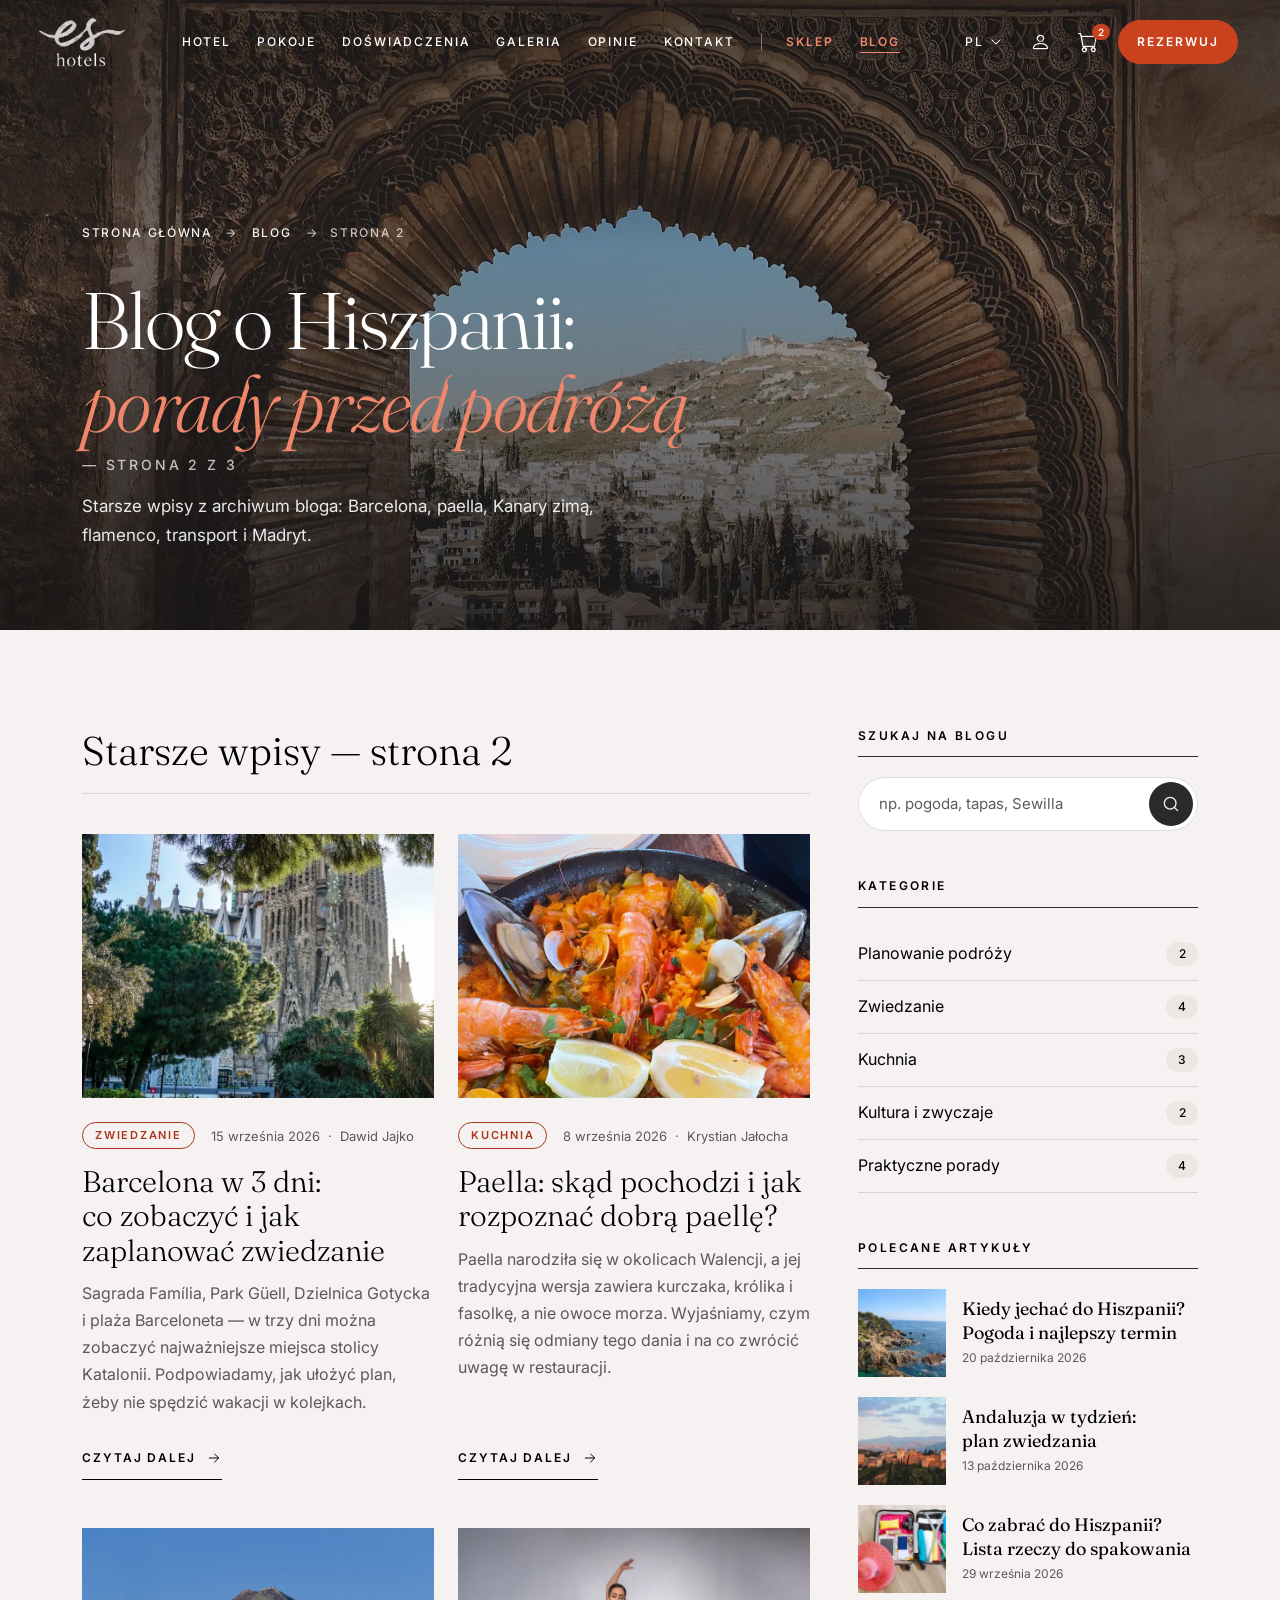
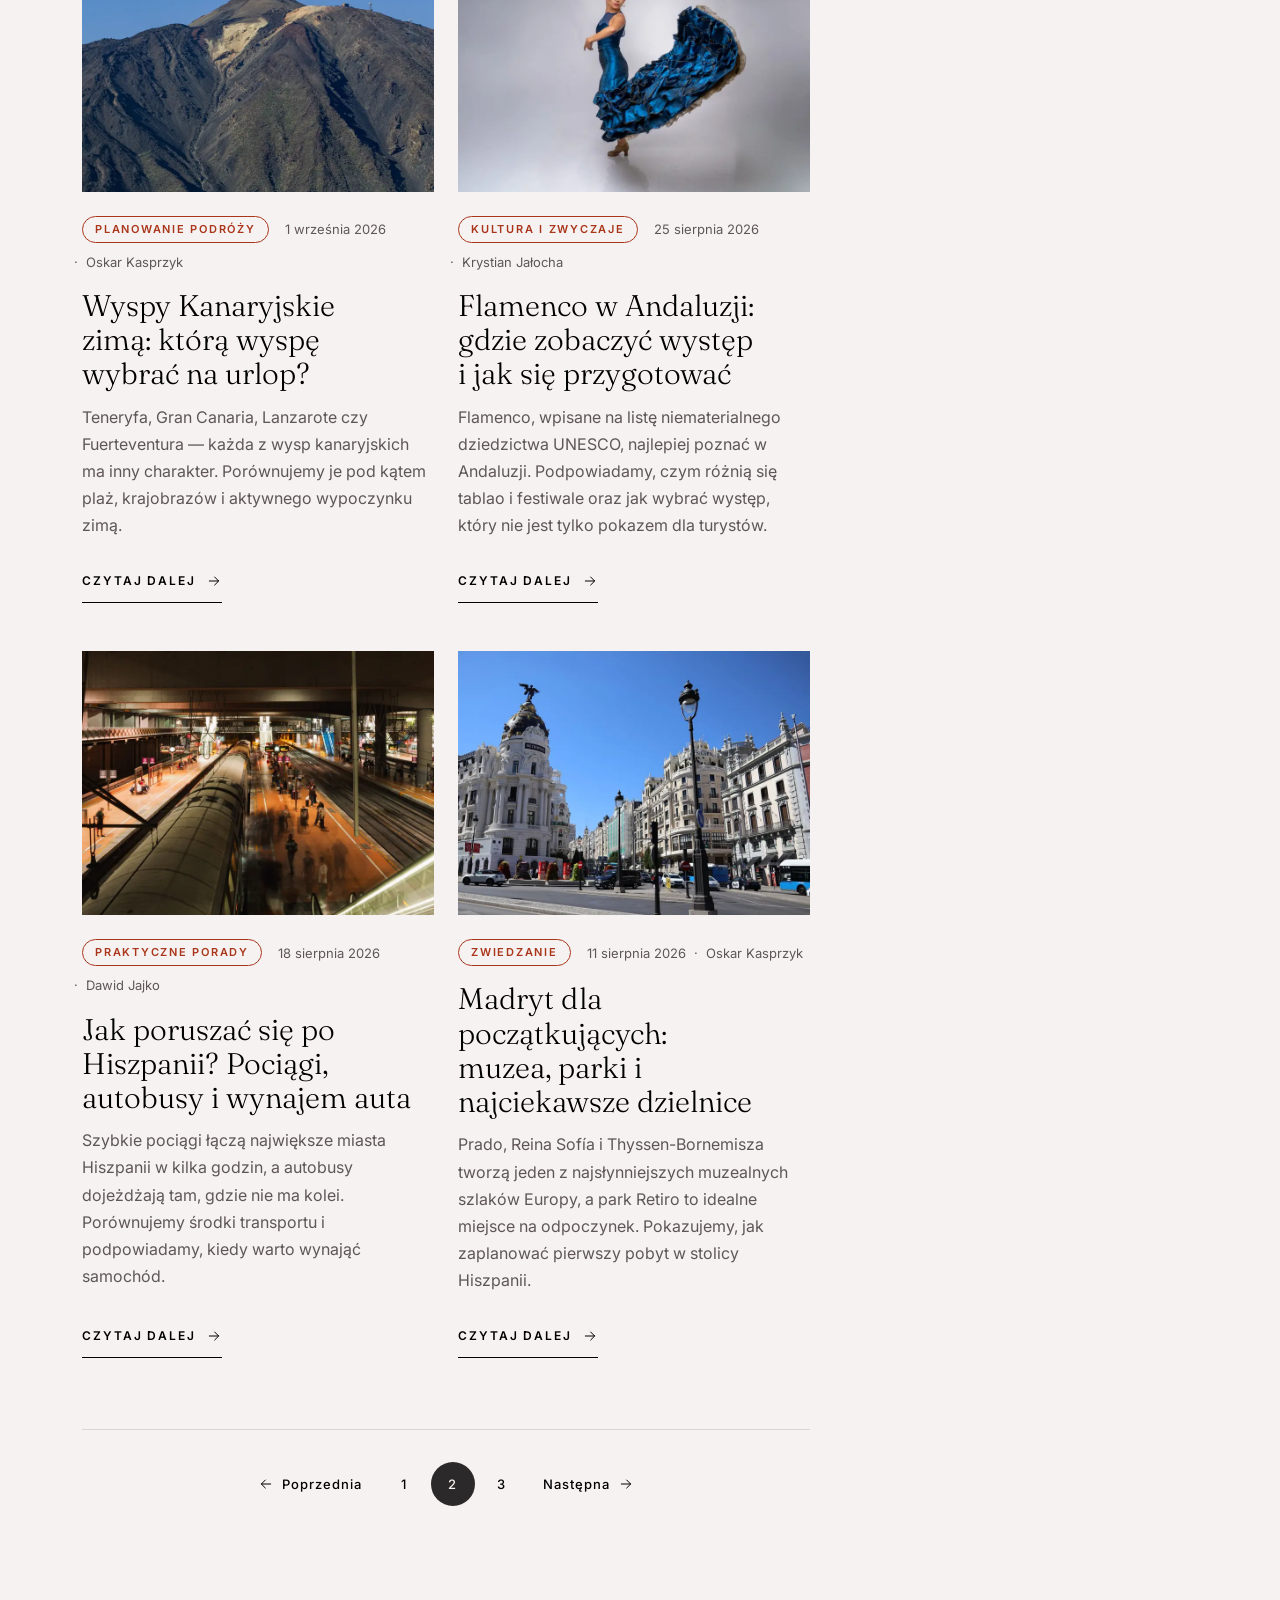
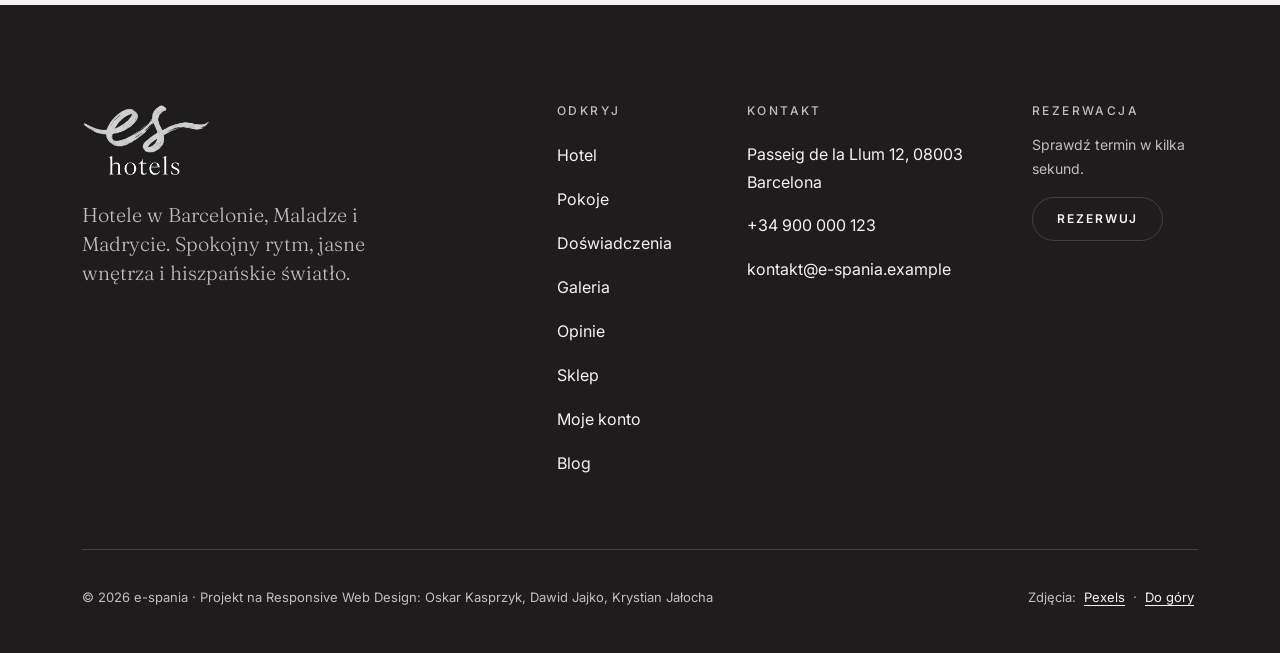
==== commit c501c079: "gotowa strona" ====
--- a/site/blog-2.html
+++ b/site/blog-2.html
@@ -37,6 +37,15 @@
   <!-- Klasa "js" włącza animacje tylko wtedy, gdy JavaScript działa. Kurtyna intro jest tylko na stronie głównej. -->
   <script>
     document.documentElement.classList.add('js', 'no-intro');
+    // Wybrany język EN/ES: strona czeka ukryta, aż main.js podmieni teksty (najwyżej 3 s)
+    try {
+      const lang = localStorage.getItem('es-lang');
+      if (lang === 'en' || lang === 'es') {
+        document.documentElement.lang = lang;
+        document.documentElement.classList.add('i18n-pending');
+        setTimeout(() => document.documentElement.classList.remove('i18n-pending'), 3000);
+      }
+    } catch (e) { /* bez localStorage strona zostaje po polsku */ }
   </script>
 
   <!-- Dane strukturalne: strona 2 archiwum bloga z listą wpisów i ścieżka nawigacji -->
@@ -188,8 +197,8 @@
               <li class="nav-item"><a class="nav-link site-menu__link" href="index.html#doswiadczenia">Doświadczenia</a></li>
               <li class="nav-item"><a class="nav-link site-menu__link" href="index.html#galeria">Galeria</a></li>
               <li class="nav-item"><a class="nav-link site-menu__link" href="index.html#opinie">Opinie</a></li>
-              <li class="nav-item"><a class="nav-link site-menu__link" href="sklep.html">Sklep</a></li>
               <li class="nav-item"><a class="nav-link site-menu__link" href="#kontakt">Kontakt</a></li>
+              <li class="nav-item"><a class="nav-link site-menu__link site-menu__link--featured site-menu__link--divider" href="sklep.html">Sklep</a></li>
               <li class="nav-item"><a class="nav-link site-menu__link site-menu__link--featured" href="blog.html" aria-current="true">Blog</a></li>
             </ul>
             <div class="site-menu__foot d-xl-none">
@@ -267,10 +276,11 @@
                 <div class="post-meta">
                   <span class="badge post-badge">Zwiedzanie</span>
                   <time datetime="2026-09-15">15 września 2026</time>
+                  <span class="post-meta__author">Dawid Jajko</span>
                 </div>
-                <h3 class="card-title post-card__title"><a href="single.html">Barcelona w 3 dni: co zobaczyć i jak zaplanować zwiedzanie</a></h3>
+                <h3 class="card-title post-card__title"><a href="single.html?autor=dawid">Barcelona w 3 dni: co zobaczyć i jak zaplanować zwiedzanie</a></h3>
                 <p class="card-text post-card__lead">Sagrada Família, Park Güell, Dzielnica Gotycka i plaża Barceloneta — w trzy dni można zobaczyć najważniejsze miejsca stolicy Katalonii. Podpowiadamy, jak ułożyć plan, żeby nie spędzić wakacji w kolejkach.</p>
-                <a class="btn link-arrow" href="single.html">Czytaj dalej<span class="visually-hidden">: Barcelona w 3 dni</span><svg class="icon icon--sm" aria-hidden="true"><use href="#i-arrow"/></svg></a>
+                <a class="btn link-arrow" href="single.html?autor=dawid">Czytaj dalej<span class="visually-hidden">: Barcelona w 3 dni</span><svg class="icon icon--sm" aria-hidden="true"><use href="#i-arrow"/></svg></a>
               </div>
             </article>
           </div>
@@ -283,10 +293,11 @@
                 <div class="post-meta">
                   <span class="badge post-badge">Kuchnia</span>
                   <time datetime="2026-09-08">8 września 2026</time>
+                  <span class="post-meta__author">Krystian Jałocha</span>
                 </div>
-                <h3 class="card-title post-card__title"><a href="single.html">Paella: skąd pochodzi i jak rozpoznać dobrą paellę?</a></h3>
+                <h3 class="card-title post-card__title"><a href="single.html?autor=krystian">Paella: skąd pochodzi i jak rozpoznać dobrą paellę?</a></h3>
                 <p class="card-text post-card__lead">Paella narodziła się w okolicach Walencji, a jej tradycyjna wersja zawiera kurczaka, królika i fasolkę, a nie owoce morza. Wyjaśniamy, czym różnią się odmiany tego dania i na co zwrócić uwagę w restauracji.</p>
-                <a class="btn link-arrow" href="single.html">Czytaj dalej<span class="visually-hidden">: Paella</span><svg class="icon icon--sm" aria-hidden="true"><use href="#i-arrow"/></svg></a>
+                <a class="btn link-arrow" href="single.html?autor=krystian">Czytaj dalej<span class="visually-hidden">: Paella</span><svg class="icon icon--sm" aria-hidden="true"><use href="#i-arrow"/></svg></a>
               </div>
             </article>
           </div>
@@ -299,10 +310,11 @@
                 <div class="post-meta">
                   <span class="badge post-badge">Planowanie podróży</span>
                   <time datetime="2026-09-01">1 września 2026</time>
+                  <span class="post-meta__author">Oskar Kasprzyk</span>
                 </div>
-                <h3 class="card-title post-card__title"><a href="single.html">Wyspy Kanaryjskie zimą: którą wyspę wybrać na urlop?</a></h3>
+                <h3 class="card-title post-card__title"><a href="single.html?autor=oskar">Wyspy Kanaryjskie zimą: którą wyspę wybrać na urlop?</a></h3>
                 <p class="card-text post-card__lead">Teneryfa, Gran Canaria, Lanzarote czy Fuerteventura — każda z wysp kanaryjskich ma inny charakter. Porównujemy je pod kątem plaż, krajobrazów i aktywnego wypoczynku zimą.</p>
-                <a class="btn link-arrow" href="single.html">Czytaj dalej<span class="visually-hidden">: Wyspy Kanaryjskie zimą</span><svg class="icon icon--sm" aria-hidden="true"><use href="#i-arrow"/></svg></a>
+                <a class="btn link-arrow" href="single.html?autor=oskar">Czytaj dalej<span class="visually-hidden">: Wyspy Kanaryjskie zimą</span><svg class="icon icon--sm" aria-hidden="true"><use href="#i-arrow"/></svg></a>
               </div>
             </article>
           </div>
@@ -315,10 +327,11 @@
                 <div class="post-meta">
                   <span class="badge post-badge">Kultura i zwyczaje</span>
                   <time datetime="2026-08-25">25 sierpnia 2026</time>
+                  <span class="post-meta__author">Krystian Jałocha</span>
                 </div>
-                <h3 class="card-title post-card__title"><a href="single.html">Flamenco w Andaluzji: gdzie zobaczyć występ i jak się przygotować</a></h3>
+                <h3 class="card-title post-card__title"><a href="single.html?autor=krystian">Flamenco w Andaluzji: gdzie zobaczyć występ i jak się przygotować</a></h3>
                 <p class="card-text post-card__lead">Flamenco, wpisane na listę niematerialnego dziedzictwa UNESCO, najlepiej poznać w Andaluzji. Podpowiadamy, czym różnią się tablao i festiwale oraz jak wybrać występ, który nie jest tylko pokazem dla turystów.</p>
-                <a class="btn link-arrow" href="single.html">Czytaj dalej<span class="visually-hidden">: Flamenco w Andaluzji</span><svg class="icon icon--sm" aria-hidden="true"><use href="#i-arrow"/></svg></a>
+                <a class="btn link-arrow" href="single.html?autor=krystian">Czytaj dalej<span class="visually-hidden">: Flamenco w Andaluzji</span><svg class="icon icon--sm" aria-hidden="true"><use href="#i-arrow"/></svg></a>
               </div>
             </article>
           </div>
@@ -331,10 +344,11 @@
                 <div class="post-meta">
                   <span class="badge post-badge">Praktyczne porady</span>
                   <time datetime="2026-08-18">18 sierpnia 2026</time>
+                  <span class="post-meta__author">Dawid Jajko</span>
                 </div>
-                <h3 class="card-title post-card__title"><a href="single.html">Jak poruszać się po Hiszpanii? Pociągi, autobusy i wynajem auta</a></h3>
+                <h3 class="card-title post-card__title"><a href="single.html?autor=dawid">Jak poruszać się po Hiszpanii? Pociągi, autobusy i wynajem auta</a></h3>
                 <p class="card-text post-card__lead">Szybkie pociągi łączą największe miasta Hiszpanii w kilka godzin, a autobusy dojeżdżają tam, gdzie nie ma kolei. Porównujemy środki transportu i podpowiadamy, kiedy warto wynająć samochód.</p>
-                <a class="btn link-arrow" href="single.html">Czytaj dalej<span class="visually-hidden">: Jak poruszać się po Hiszpanii?</span><svg class="icon icon--sm" aria-hidden="true"><use href="#i-arrow"/></svg></a>
+                <a class="btn link-arrow" href="single.html?autor=dawid">Czytaj dalej<span class="visually-hidden">: Jak poruszać się po Hiszpanii?</span><svg class="icon icon--sm" aria-hidden="true"><use href="#i-arrow"/></svg></a>
               </div>
             </article>
           </div>
@@ -347,10 +361,11 @@
                 <div class="post-meta">
                   <span class="badge post-badge">Zwiedzanie</span>
                   <time datetime="2026-08-11">11 sierpnia 2026</time>
+                  <span class="post-meta__author">Oskar Kasprzyk</span>
                 </div>
-                <h3 class="card-title post-card__title"><a href="single.html">Madryt dla początkujących: muzea, parki i najciekawsze dzielnice</a></h3>
+                <h3 class="card-title post-card__title"><a href="single.html?autor=oskar">Madryt dla początkujących: muzea, parki i najciekawsze dzielnice</a></h3>
                 <p class="card-text post-card__lead">Prado, Reina Sofía i Thyssen-Bornemisza tworzą jeden z najsłynniejszych muzealnych szlaków Europy, a park Retiro to idealne miejsce na odpoczynek. Pokazujemy, jak zaplanować pierwszy pobyt w stolicy Hiszpanii.</p>
-                <a class="btn link-arrow" href="single.html">Czytaj dalej<span class="visually-hidden">: Madryt dla początkujących</span><svg class="icon icon--sm" aria-hidden="true"><use href="#i-arrow"/></svg></a>
+                <a class="btn link-arrow" href="single.html?autor=oskar">Czytaj dalej<span class="visually-hidden">: Madryt dla początkujących</span><svg class="icon icon--sm" aria-hidden="true"><use href="#i-arrow"/></svg></a>
               </div>
             </article>
           </div>
@@ -402,7 +417,7 @@
           <h2 class="sidebar-block__title" id="featured-title">Polecane artykuły</h2>
           <ul class="featured-list">
             <li>
-              <a class="featured-post" href="single.html">
+              <a class="featured-post" href="single.html?autor=oskar">
                 <span class="featured-post__thumb media-frame"><img src="assets/images/blog/pogoda-thumb.webp" width="240" height="180" loading="lazy" decoding="async" alt="Miniatura: skaliste wybrzeże Morza Śródziemnego"></span>
                 <span>
                   <span class="featured-post__title">Kiedy jechać do Hiszpanii? Pogoda i najlepszy termin</span>
@@ -411,7 +426,7 @@
               </a>
             </li>
             <li>
-              <a class="featured-post" href="single.html">
+              <a class="featured-post" href="single.html?autor=dawid">
                 <span class="featured-post__thumb media-frame"><img src="assets/images/blog/andaluzja-thumb.webp" width="240" height="180" loading="lazy" decoding="async" alt="Miniatura: Alhambra w Granadzie"></span>
                 <span>
                   <span class="featured-post__title">Andaluzja w tydzień: plan zwiedzania</span>
@@ -420,7 +435,7 @@
               </a>
             </li>
             <li>
-              <a class="featured-post" href="single.html">
+              <a class="featured-post" href="single.html?autor=oskar">
                 <span class="featured-post__thumb media-frame"><img src="assets/images/blog/pakowanie-thumb.webp" width="240" height="180" loading="lazy" decoding="async" alt="Miniatura: spakowana walizka i kapelusz"></span>
                 <span>
                   <span class="featured-post__title">Co zabrać do Hiszpanii? Lista rzeczy do spakowania</span>
@@ -459,7 +474,7 @@
         <div class="col-6 col-md-4 col-lg-3">
           <h2 class="site-footer__heading">Kontakt</h2>
           <address class="site-footer__list site-footer__address">
-            <span>Passeig de la Llum 12, 08003 Barcelona</span>
+            <span data-city="address">Passeig de la Llum 12, 08003 Barcelona</span>
             <a href="tel:+34900000123">+34&nbsp;900&nbsp;000&nbsp;123</a>
             <a href="mailto:kontakt@e-spania.example">kontakt@e-spania.example</a>
           </address>
@@ -489,6 +504,8 @@
   </div>
 
   <script src="https://cdn.jsdelivr.net/npm/bootstrap@5.3.3/dist/js/bootstrap.bundle.min.js" integrity="sha384-YvpcrYf0tY3lHB60NNkmXc5s9fDVZLESaAA55NDzOxhy9GkcIdslK1eN7N6jIeHz" crossorigin="anonymous" defer></script>
+  <script src="js/i18n-en.js" defer></script>
+  <script src="js/i18n-es.js" defer></script>
   <script src="js/main.js" defer></script>
   <script src="js/shop-data.js" defer></script>
   <script src="js/shop.js" defer></script>
--- a/site/css/styles.css
+++ b/site/css/styles.css
@@ -492,13 +492,28 @@
    chowa się przy przewijaniu w dół (klasy ustawia JS) */
 .site-header {
   color: #FFFFFF;
-  transition: background-color var(--dur-med) var(--ease-soft), color var(--dur-med) var(--ease-soft), box-shadow var(--dur-med) var(--ease-soft), transform 0.6s var(--ease-out);
+  transition: color var(--dur-med) var(--ease-soft), box-shadow var(--dur-med) var(--ease-soft), transform 0.6s var(--ease-out);
+}
+
+/* Tło i rozmycie po przewinięciu leżą na osobnej warstwie pod treścią nagłówka.
+   backdrop-filter na samym .site-header sprawiłby, że menu mobilne (offcanvas, position: fixed,
+   jest w środku nagłówka) liczyłoby wysokość od nagłówka (72 px) zamiast od ekranu. */
+.site-header::before {
+  content: "";
+  position: absolute;
+  inset: 0;
+  z-index: -1;
+  pointer-events: none;
+  transition: background-color var(--dur-med) var(--ease-soft);
 }
 
 .site-header.is-scrolled {
-  background-color: rgba(247, 242, 242, 0.92);
   color: var(--color-secondary);
   box-shadow: 0 1px 0 var(--color-line);
+}
+
+.site-header.is-scrolled::before {
+  background-color: rgba(247, 242, 242, 0.92);
   -webkit-backdrop-filter: blur(14px);
   backdrop-filter: blur(14px);
 }
@@ -732,8 +747,8 @@
   }
 }
 
-/* Wyróżniony link „Blog” (ostatni w menu). Telefon: kursywa w kolorze akcentu — jak wyróżnione
-   słowa w nagłówkach sekcji. Podwójna klasa, żeby wygrać ze stanami hover i [aria-current]. */
+/* Wyróżnione linki „Sklep” i „Blog” (para na końcu menu). Telefon: kursywa w kolorze akcentu — jak
+   wyróżnione słowa w nagłówkach sekcji. Podwójna klasa, żeby wygrać ze stanami hover i [aria-current]. */
 .site-menu__link.site-menu__link--featured {
   font-style: italic;
   color: var(--color-accent-on-dark) !important;   /* !important: tak samo jak w .site-menu__link */
@@ -743,17 +758,20 @@
   color: var(--color-accent-on-dark);
 }
 
-/* Desktop: ta sama typografia co pozostałe linki (równa linia), wyróżnia go kolor akcentu
-   i cienka pionowa kreska oddzielająca od reszty menu. */
+/* Desktop: ta sama typografia co pozostałe linki (równa linia), wyróżnia je kolor akcentu.
+   Cienka pionowa kreska (--divider, tylko na pierwszym linku pary) oddziela je od reszty menu. */
 @media (min-width: 1200px) {
   .site-menu__link.site-menu__link--featured {
+    font-style: normal;
+    font-weight: 600;
+  }
+
+  .site-menu__link.site-menu__link--divider {
     --featured-gap: clamp(1rem, 2vw, 2.25rem);     /* taki sam odstęp jak między linkami */
     padding-left: var(--featured-gap) !important;  /* !important: Bootstrap ustawia padding .nav-link */
-    font-style: normal;
-    font-weight: 600;
-  }
-
-  .site-menu__link.site-menu__link--featured::before {
+  }
+
+  .site-menu__link.site-menu__link--divider::before {
     content: "";
     position: absolute;
     left: 0;
@@ -765,7 +783,7 @@
   }
 
   /* Podkreślenie przy najechaniu zaczyna się za kreską */
-  .site-menu__link.site-menu__link--featured::after {
+  .site-menu__link.site-menu__link--divider::after {
     left: var(--featured-gap);
   }
 
@@ -774,7 +792,7 @@
     color: var(--color-accent-hover) !important;
   }
 
-  .site-header.is-scrolled .site-menu__link.site-menu__link--featured::before {
+  .site-header.is-scrolled .site-menu__link.site-menu__link--divider::before {
     background-color: var(--color-line);
   }
 }
@@ -2548,6 +2566,17 @@
   gap: 0.5rem 1rem;
   font-size: 0.8125rem;
   color: var(--color-muted);
+}
+
+/* Autor wpisu po dacie, oddzielony kropką (kropka pomijana przez czytniki ekranu) */
+.post-meta__author {
+  margin-left: -0.5rem;                   /* kropka bliżej daty niż odstęp gap */
+}
+
+.post-meta__author::before {
+  content: "·";
+  content: "·" / "";
+  margin-right: 0.5rem;
 }
 
 .post-badge {
@@ -3576,6 +3605,12 @@
   animation: city-fallback 0s 1.5s forwards;
 }
 
+/* Wybrany język EN/ES: strona czeka ukryta, aż main.js podmieni teksty
+   (bez mignięcia wersji polskiej; skrypt w <head> zdejmuje klasę najpóźniej po 3 s) */
+.i18n-pending body {
+  visibility: hidden;
+}
+
 /* ---------- 16. Moduł e-commerce ---------- */
 /* MODUŁ E-COMMERCE */
 
